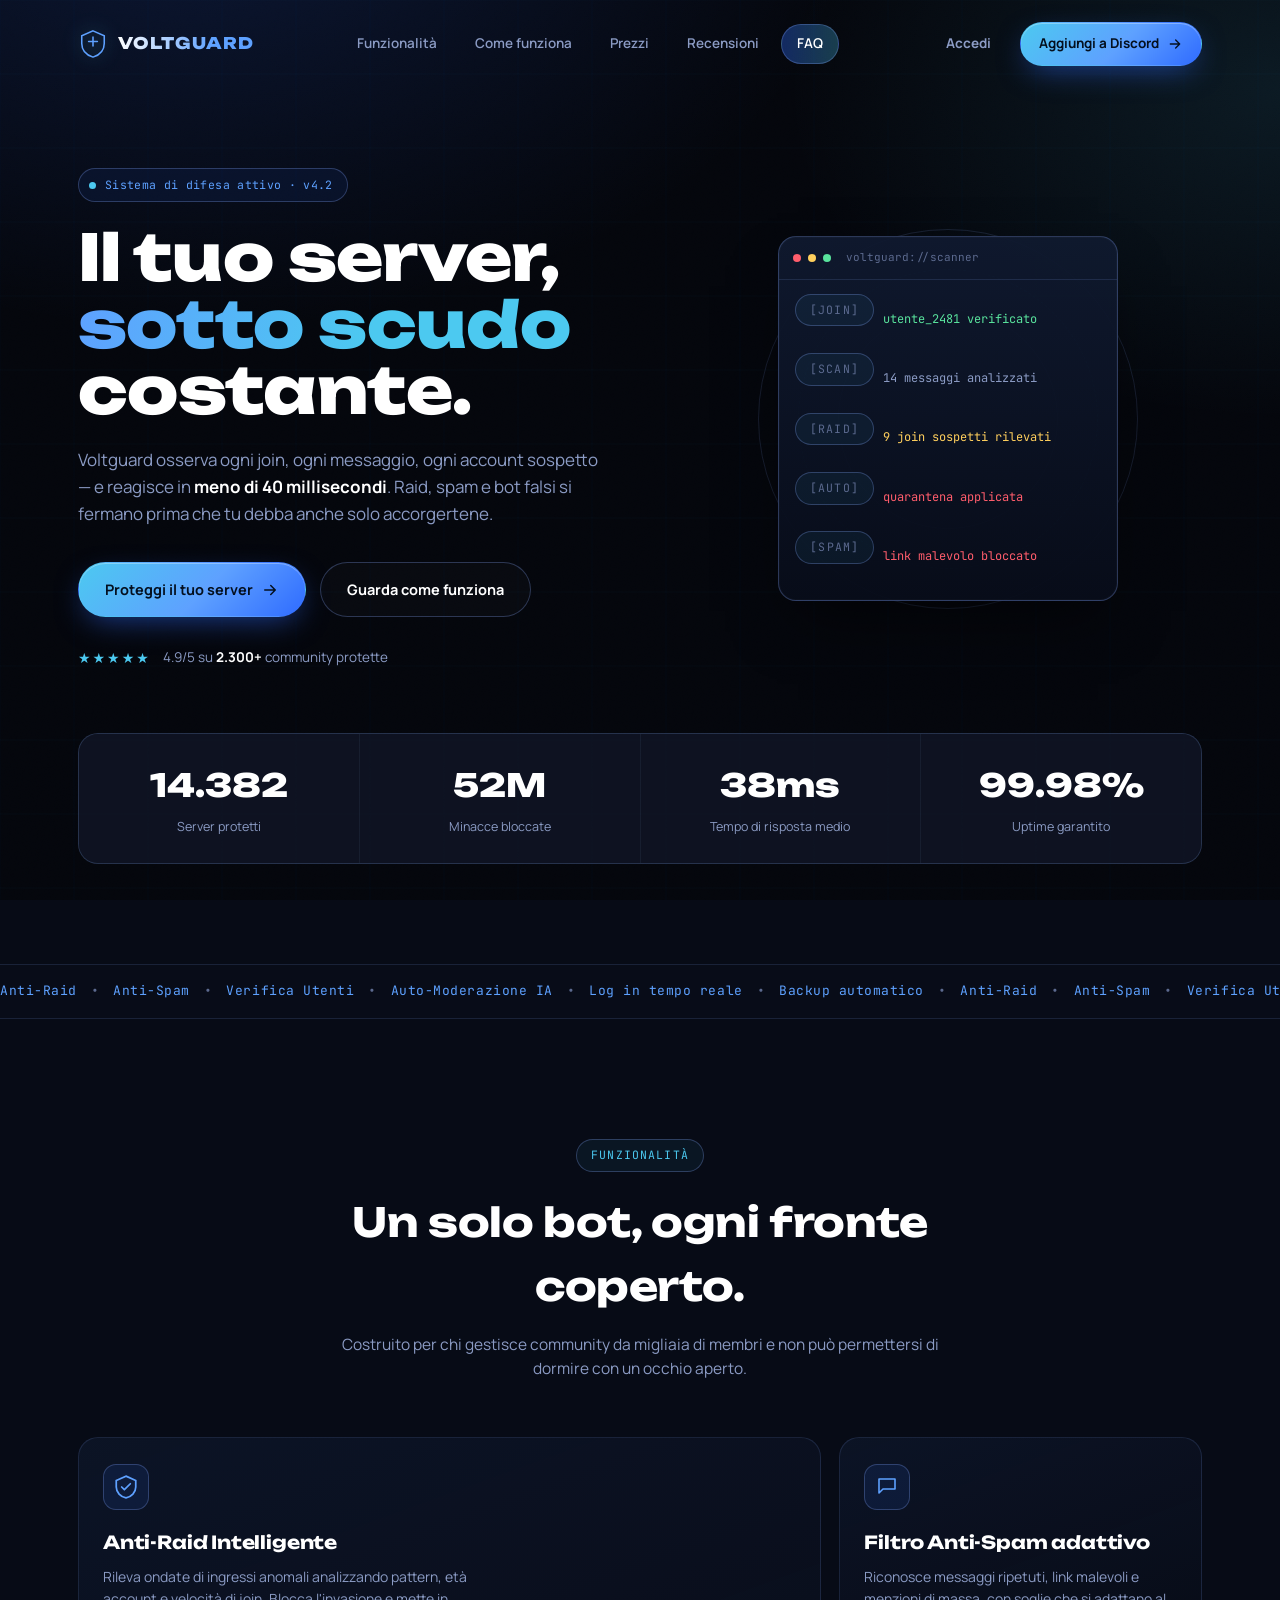
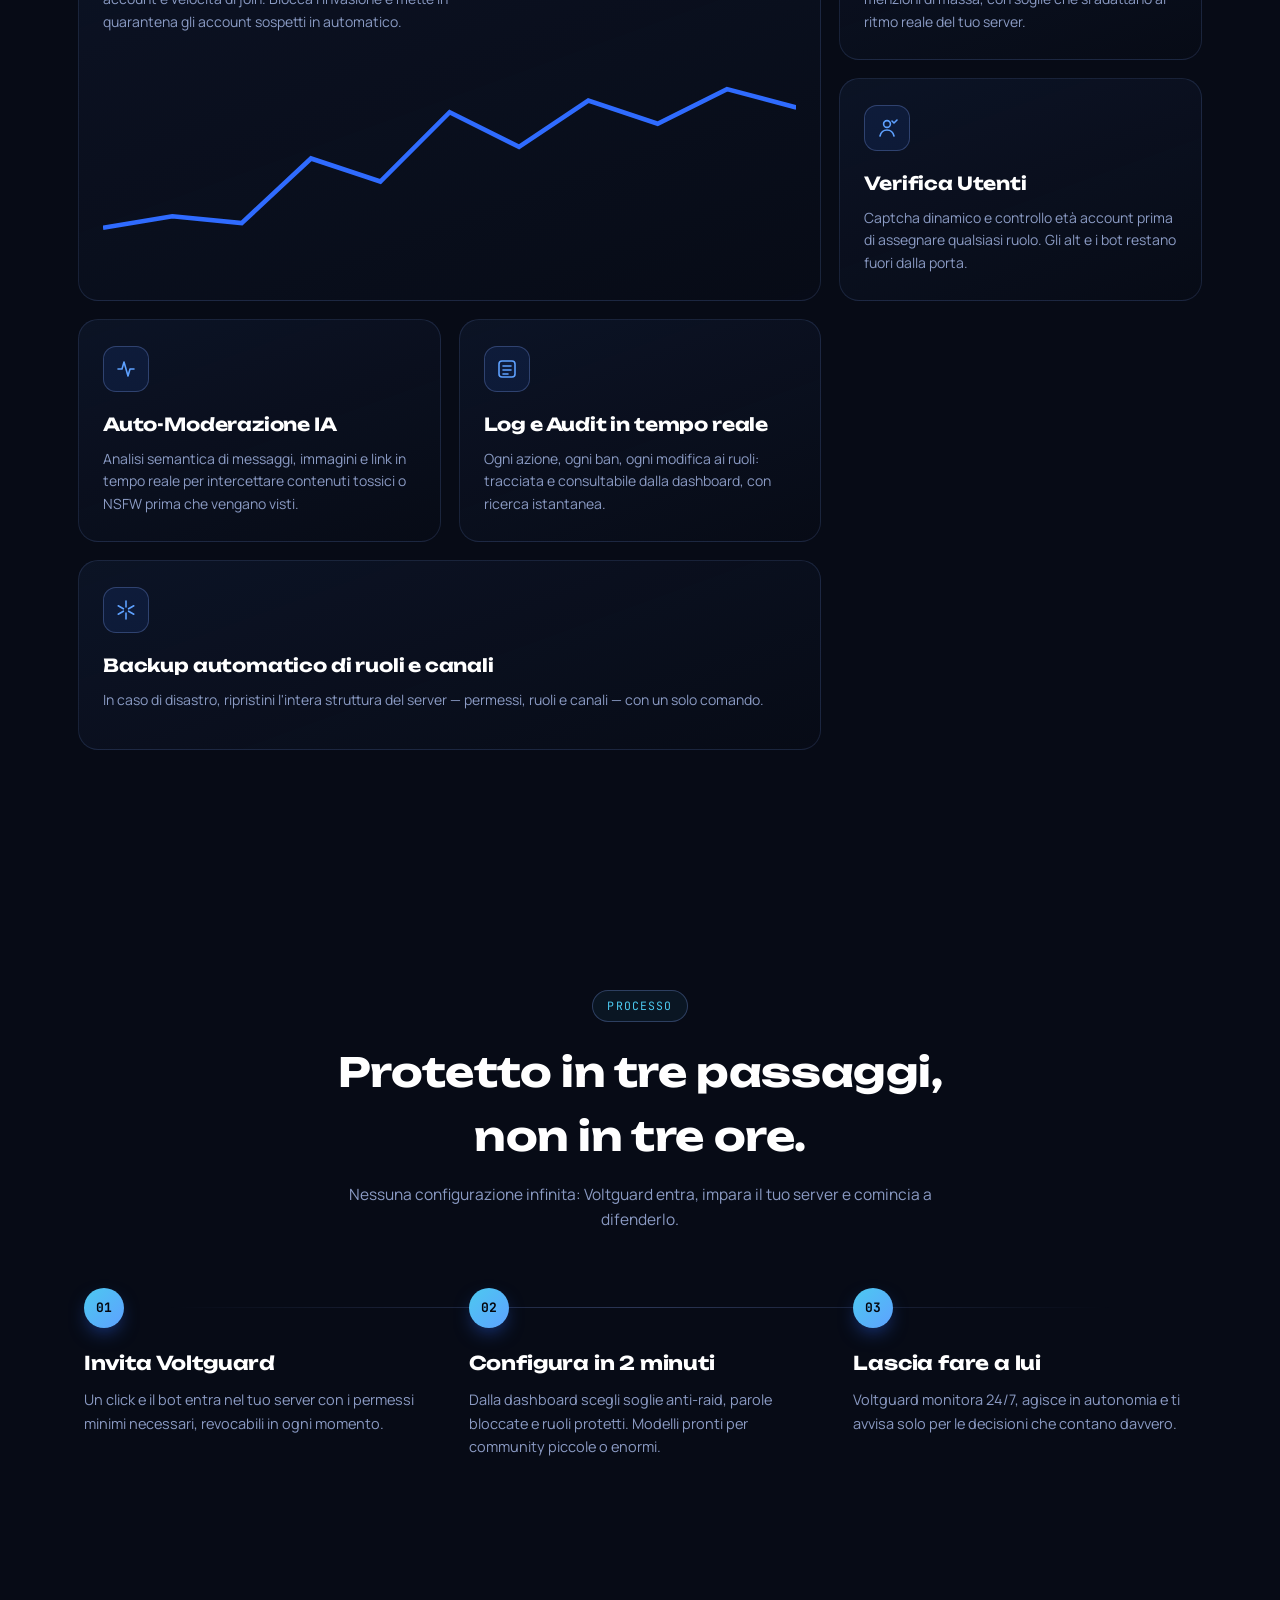
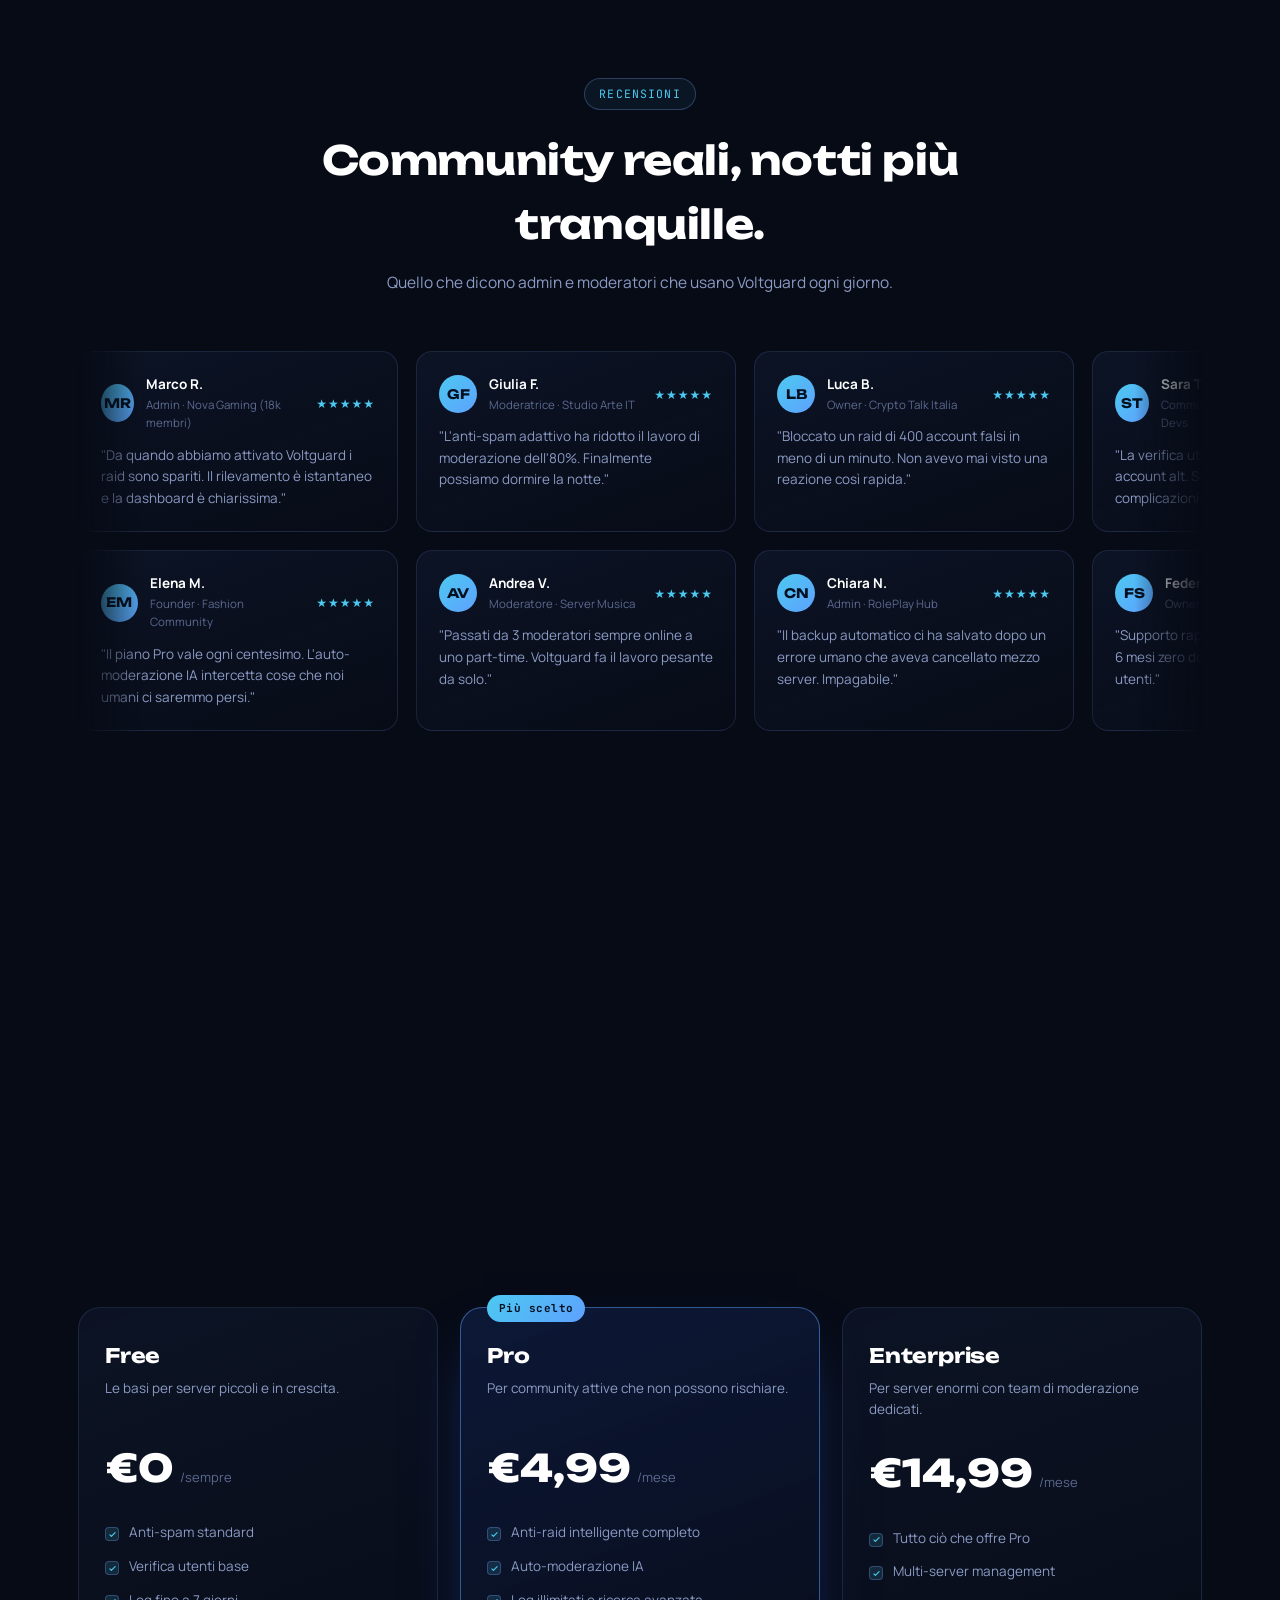
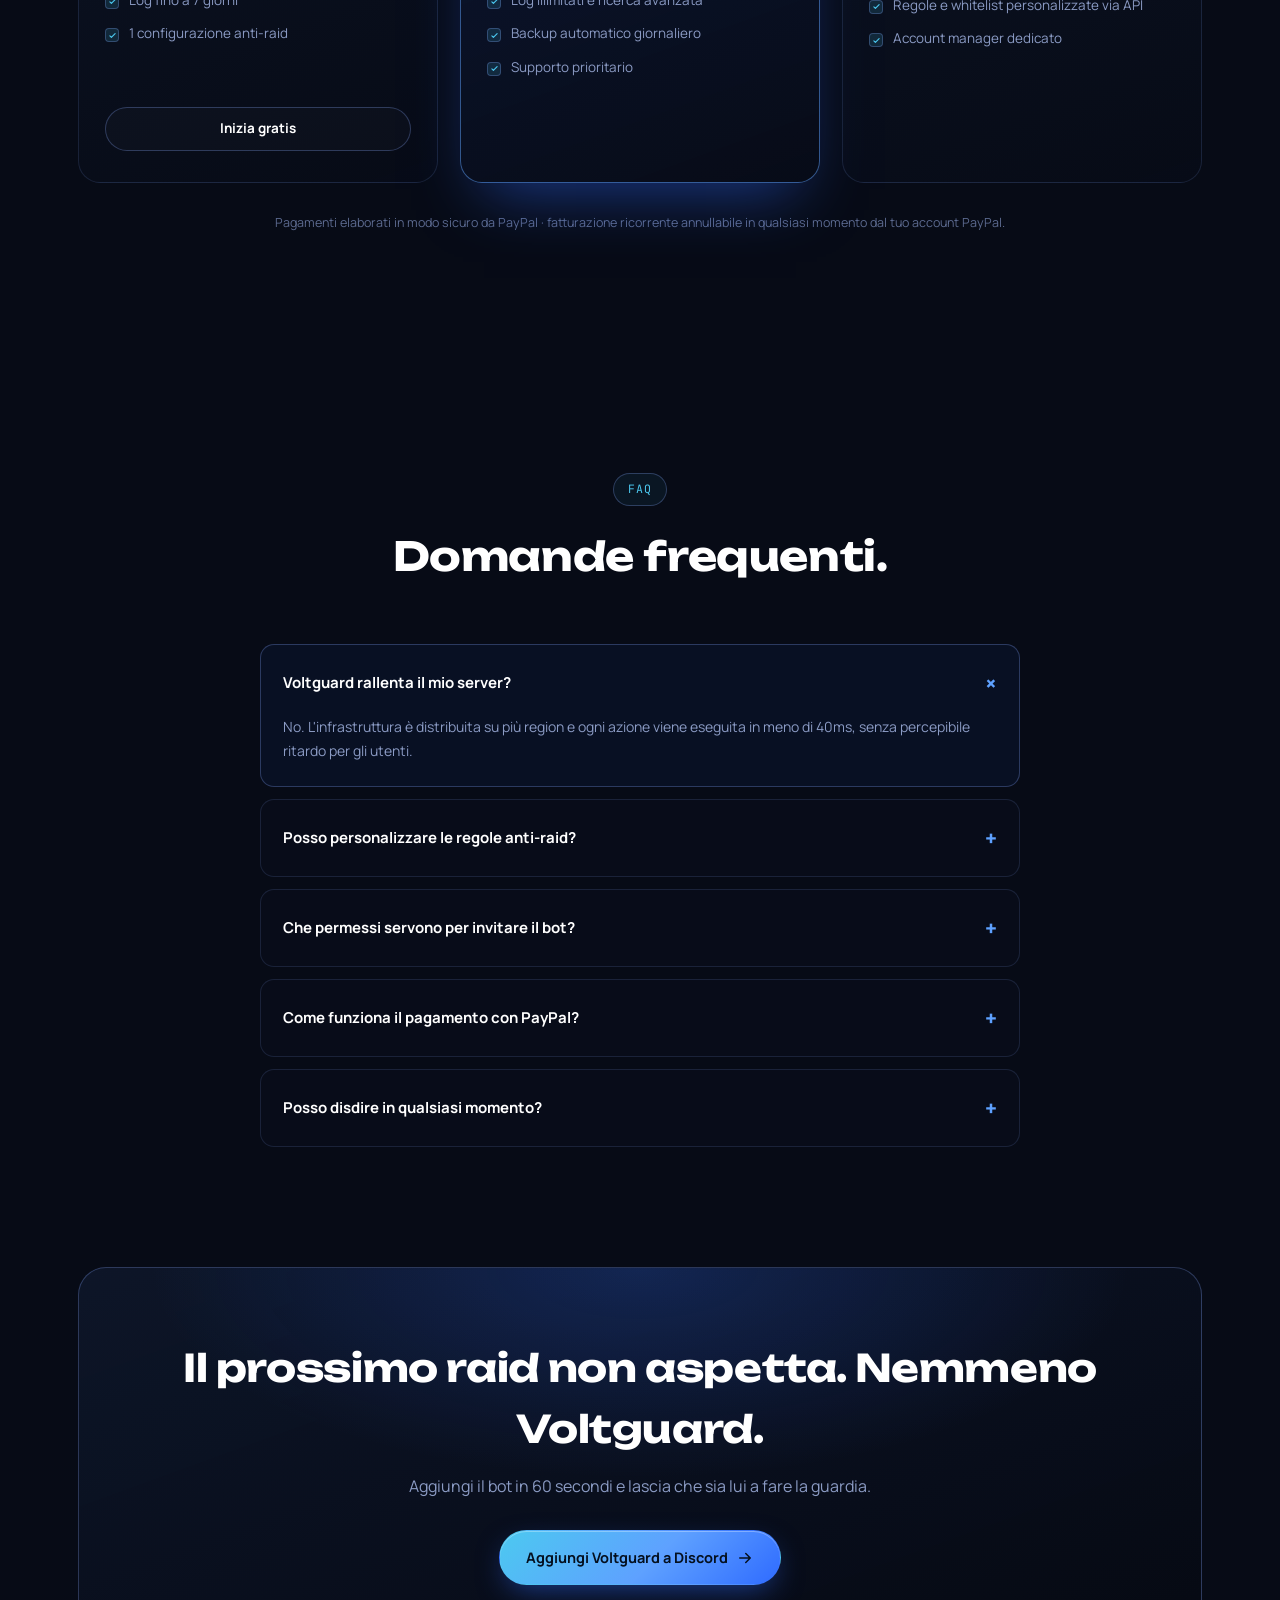
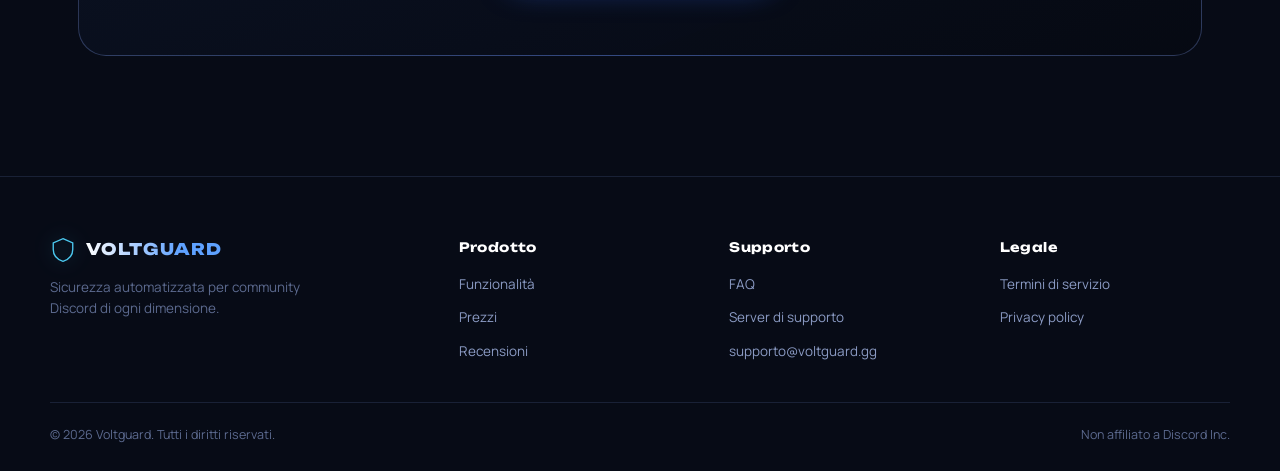
==== index.html @ 0d8d851a "Add files via upload" ====
<!DOCTYPE html>
<html lang="it">
<head>
<meta charset="UTF-8">
<meta name="viewport" content="width=device-width, initial-scale=1.0">
<title>Voltguard — Sicurezza intelligente per Discord</title>
<meta name="description" content="Voltguard protegge il tuo server Discord da raid, spam e bot malevoli in tempo reale. Anti-raid, auto-moderazione IA e verifica utenti in un unico bot.">

<link rel="icon" href="assets/favicon.svg" type="image/svg+xml">

<link rel="preconnect" href="https://fonts.googleapis.com">
<link rel="preconnect" href="https://fonts.gstatic.com" crossorigin>
<link href="https://fonts.googleapis.com/css2?family=Unbounded:wght@400;500;600;700;800;900&family=Manrope:wght@400;500;600;700;800&family=JetBrains+Mono:wght@400;500;600&display=swap" rel="stylesheet">

<link rel="stylesheet" href="style.css">
</head>
<body>

<canvas id="bg-canvas"></canvas>
<div class="grain"></div>

<!-- ============ NAVBAR ============ -->
<header class="navbar" id="navbar">
  <div class="nav-inner">
    <a href="#top" class="brand">
      <span class="brand-mark" aria-hidden="true">
        <svg viewBox="0 0 48 48" width="30" height="30">
          <path d="M24 3 L42 11 V23 C42 34 34.5 41.5 24 45 C13.5 41.5 6 34 6 23 V11 Z" fill="none" stroke="url(#gradMark)" stroke-width="2.5"/>
          <path d="M24 13 L24 27 M17 20 L31 20" stroke="url(#gradMark)" stroke-width="2.5" stroke-linecap="round"/>
          <defs>
            <linearGradient id="gradMark" x1="0" y1="0" x2="48" y2="48">
              <stop offset="0" stop-color="#5ea1ff"/>
              <stop offset="1" stop-color="#2f6bff"/>
            </linearGradient>
          </defs>
        </svg>
      </span>
      <span class="brand-name">VOLTGUARD</span>
    </a>

    <nav class="nav-links" id="navLinks">
      <a href="#funzionalita" data-nav>Funzionalità</a>
      <a href="#come-funziona" data-nav>Come funziona</a>
      <a href="#prezzi" data-nav>Prezzi</a>
      <a href="#recensioni" data-nav>Recensioni</a>
      <a href="#faq" data-nav>FAQ</a>
      <span class="nav-indicator" id="navIndicator"></span>
    </nav>

    <div class="nav-actions">
      <a href="#prezzi" class="btn btn-ghost">Accedi</a>
      <a href="https://discord.com" target="_blank" rel="noopener" class="btn btn-primary">
        <span>Aggiungi a Discord</span>
        <svg width="16" height="16" viewBox="0 0 24 24" fill="none"><path d="M5 12h14M13 6l6 6-6 6" stroke="currentColor" stroke-width="2" stroke-linecap="round" stroke-linejoin="round"/></svg>
      </a>
    </div>

    <button class="nav-burger" id="navBurger" aria-label="Apri menu" aria-expanded="false">
      <span></span><span></span><span></span>
    </button>
  </div>
  <div class="nav-mobile" id="navMobile">
    <a href="#funzionalita" data-nav>Funzionalità</a>
    <a href="#come-funziona" data-nav>Come funziona</a>
    <a href="#prezzi" data-nav>Prezzi</a>
    <a href="#recensioni" data-nav>Recensioni</a>
    <a href="#faq" data-nav>FAQ</a>
    <a href="https://discord.com" target="_blank" rel="noopener" class="btn btn-primary" style="margin-top:8px;justify-content:center;">Aggiungi a Discord</a>
  </div>
</header>

<main id="top">

  <!-- ============ HERO ============ -->
  <section class="hero">
    <div class="hero-inner">
      <div class="hero-copy reveal">
        <div class="eyebrow">
          <span class="pulse-dot"></span>
          <span>Sistema di difesa attivo · v4.2</span>
        </div>
        <h1 class="hero-title">
          Il tuo server,<br>
          <span class="hero-title-accent">sotto scudo</span> costante.
        </h1>
        <p class="hero-sub">
          Voltguard osserva ogni join, ogni messaggio, ogni account sospetto — e reagisce in
          <strong>meno di 40 millisecondi</strong>. Raid, spam e bot falsi si fermano prima che tu
          debba anche solo accorgertene.
        </p>
        <div class="hero-cta">
          <a href="https://discord.com" target="_blank" rel="noopener" class="btn btn-primary btn-lg">
            <span>Proteggi il tuo server</span>
            <svg width="18" height="18" viewBox="0 0 24 24" fill="none"><path d="M5 12h14M13 6l6 6-6 6" stroke="currentColor" stroke-width="2" stroke-linecap="round" stroke-linejoin="round"/></svg>
          </a>
          <a href="#come-funziona" class="btn btn-outline btn-lg">Guarda come funziona</a>
        </div>
        <div class="hero-trust">
          <div class="trust-stars" aria-hidden="true">★★★★★</div>
          <span>4.9/5 su <strong>2.300+</strong> community protette</span>
        </div>
      </div>

      <div class="hero-visual reveal" aria-hidden="true">
        <div class="orb-ring r1"></div>
        <div class="orb-ring r2"></div>
        <div class="orb-ring r3"></div>
        <div class="scan-panel">
          <div class="scan-head">
            <span class="scan-dot red"></span><span class="scan-dot yellow"></span><span class="scan-dot green"></span>
            <span class="scan-title">voltguard://scanner</span>
          </div>
          <div class="scan-body" id="scanBody"></div>
        </div>
      </div>
    </div>

    <div class="stat-bar reveal">
      <div class="stat">
        <span class="stat-num" data-target="14382" data-suffix="">0</span>
        <span class="stat-label">Server protetti</span>
      </div>
      <div class="stat">
        <span class="stat-num" data-target="52" data-suffix="M">0</span>
        <span class="stat-label">Minacce bloccate</span>
      </div>
      <div class="stat">
        <span class="stat-num" data-target="38" data-suffix="ms">0</span>
        <span class="stat-label">Tempo di risposta medio</span>
      </div>
      <div class="stat">
        <span class="stat-num" data-target="99.98" data-suffix="%" data-decimal="true">0</span>
        <span class="stat-label">Uptime garantito</span>
      </div>
    </div>
  </section>

  <!-- ============ LOGHI/FASCIA FIDUCIA ============ -->
  <section class="marquee-strip" aria-hidden="true">
    <div class="marquee-track">
      <span>Anti-Raid</span><span>•</span><span>Anti-Spam</span><span>•</span><span>Verifica Utenti</span><span>•</span>
      <span>Auto-Moderazione IA</span><span>•</span><span>Log in tempo reale</span><span>•</span><span>Backup automatico</span><span>•</span>
      <span>Anti-Raid</span><span>•</span><span>Anti-Spam</span><span>•</span><span>Verifica Utenti</span><span>•</span>
      <span>Auto-Moderazione IA</span><span>•</span><span>Log in tempo reale</span><span>•</span><span>Backup automatico</span><span>•</span>
    </div>
  </section>

  <!-- ============ FUNZIONALITA ============ -->
  <section class="section" id="funzionalita">
    <div class="section-head reveal">
      <span class="tag">Funzionalità</span>
      <h2>Un solo bot, ogni fronte coperto.</h2>
      <p>Costruito per chi gestisce community da migliaia di membri e non può permettersi di dormire con un occhio aperto.</p>
    </div>

    <div class="bento reveal">
      <article class="bento-card big">
        <div class="card-icon">
          <svg width="26" height="26" viewBox="0 0 24 24" fill="none"><path d="M12 2 L21 6 V12 C21 17 17 21 12 22 C7 21 3 17 3 12 V6 Z" stroke="currentColor" stroke-width="1.6"/><path d="M8 12l2.5 2.5L16 9" stroke="currentColor" stroke-width="1.6" stroke-linecap="round" stroke-linejoin="round"/></svg>
        </div>
        <h3>Anti-Raid Intelligente</h3>
        <p>Rileva ondate di ingressi anomali analizzando pattern, età account e velocità di join. Blocca l'invasione e mette in quarantena gli account sospetti in automatico.</p>
        <div class="card-graph" aria-hidden="true">
          <svg viewBox="0 0 300 90" preserveAspectRatio="none"><polyline points="0,70 30,65 60,68 90,40 120,50 150,20 180,35 210,15 240,25 270,10 300,18" fill="none" stroke="url(#g1)" stroke-width="2"/><defs><linearGradient id="g1" x1="0" y1="0" x2="300" y2="0"><stop offset="0" stop-color="#2f6bff"/><stop offset="1" stop-color="#4cc9f0"/></linearGradient></defs></svg>
        </div>
      </article>

      <article class="bento-card">
        <div class="card-icon">
          <svg width="24" height="24" viewBox="0 0 24 24" fill="none"><path d="M4 4h16v10H8l-4 4V4Z" stroke="currentColor" stroke-width="1.6" stroke-linejoin="round"/></svg>
        </div>
        <h3>Filtro Anti-Spam adattivo</h3>
        <p>Riconosce messaggi ripetuti, link malevoli e menzioni di massa, con soglie che si adattano al ritmo reale del tuo server.</p>
      </article>

      <article class="bento-card">
        <div class="card-icon">
          <svg width="24" height="24" viewBox="0 0 24 24" fill="none"><circle cx="12" cy="8" r="3.4" stroke="currentColor" stroke-width="1.6"/><path d="M5 20c1-4 4-6 7-6s6 2 7 6" stroke="currentColor" stroke-width="1.6" stroke-linecap="round"/><path d="M17 5l2 2 3-3" stroke="currentColor" stroke-width="1.6" stroke-linecap="round" stroke-linejoin="round"/></svg>
        </div>
        <h3>Verifica Utenti</h3>
        <p>Captcha dinamico e controllo età account prima di assegnare qualsiasi ruolo. Gli alt e i bot restano fuori dalla porta.</p>
      </article>

      <article class="bento-card">
        <div class="card-icon">
          <svg width="24" height="24" viewBox="0 0 24 24" fill="none"><path d="M4 12h4l2-7 4 14 2-7h4" stroke="currentColor" stroke-width="1.6" stroke-linecap="round" stroke-linejoin="round"/></svg>
        </div>
        <h3>Auto-Moderazione IA</h3>
        <p>Analisi semantica di messaggi, immagini e link in tempo reale per intercettare contenuti tossici o NSFW prima che vengano visti.</p>
      </article>

      <article class="bento-card">
        <div class="card-icon">
          <svg width="24" height="24" viewBox="0 0 24 24" fill="none"><rect x="4" y="4" width="16" height="16" rx="3" stroke="currentColor" stroke-width="1.6"/><path d="M8 9h8M8 13h8M8 17h5" stroke="currentColor" stroke-width="1.6" stroke-linecap="round"/></svg>
        </div>
        <h3>Log e Audit in tempo reale</h3>
        <p>Ogni azione, ogni ban, ogni modifica ai ruoli: tracciata e consultabile dalla dashboard, con ricerca istantanea.</p>
      </article>

      <article class="bento-card wide">
        <div class="card-icon">
          <svg width="24" height="24" viewBox="0 0 24 24" fill="none"><path d="M12 3v6M12 15v6M4.2 7.8l5.2 3M14.6 13.2l5.2 3M4.2 16.2l5.2-3M14.6 10.8l5.2-3" stroke="currentColor" stroke-width="1.6" stroke-linecap="round"/></svg>
        </div>
        <h3>Backup automatico di ruoli e canali</h3>
        <p>In caso di disastro, ripristini l'intera struttura del server — permessi, ruoli e canali — con un solo comando.</p>
      </article>
    </div>
  </section>

  <!-- ============ COME FUNZIONA ============ -->
  <section class="section" id="come-funziona">
    <div class="section-head reveal">
      <span class="tag">Processo</span>
      <h2>Protetto in tre passaggi, non in tre ore.</h2>
      <p>Nessuna configurazione infinita: Voltguard entra, impara il tuo server e comincia a difenderlo.</p>
    </div>

    <div class="steps reveal">
      <div class="step-line" aria-hidden="true"></div>
      <article class="step">
        <span class="step-num">01</span>
        <h3>Invita Voltguard</h3>
        <p>Un click e il bot entra nel tuo server con i permessi minimi necessari, revocabili in ogni momento.</p>
      </article>
      <article class="step">
        <span class="step-num">02</span>
        <h3>Configura in 2 minuti</h3>
        <p>Dalla dashboard scegli soglie anti-raid, parole bloccate e ruoli protetti. Modelli pronti per community piccole o enormi.</p>
      </article>
      <article class="step">
        <span class="step-num">03</span>
        <h3>Lascia fare a lui</h3>
        <p>Voltguard monitora 24/7, agisce in autonomia e ti avvisa solo per le decisioni che contano davvero.</p>
      </article>
    </div>
  </section>

  <!-- ============ RECENSIONI ============ -->
  <section class="section section-reviews" id="recensioni">
    <div class="section-head reveal">
      <span class="tag">Recensioni</span>
      <h2>Community reali, notti più tranquille.</h2>
      <p>Quello che dicono admin e moderatori che usano Voltguard ogni giorno.</p>
    </div>

    <div class="reviews-marquee">
      <div class="review-row" id="reviewRowA"></div>
    </div>
    <div class="reviews-marquee reverse">
      <div class="review-row" id="reviewRowB"></div>
    </div>
  </section>

  <!-- ============ PREZZI ============ -->
  <section class="section" id="prezzi">
    <div class="section-head reveal">
      <span class="tag">Prezzi</span>
      <h2>Un piano per ogni dimensione di community.</h2>
      <p>Pagamento sicuro tramite PayPal. Nessun vincolo, disdici quando vuoi.</p>
    </div>

    <div class="pricing reveal">
      <article class="price-card">
        <h3>Free</h3>
        <p class="price-desc">Le basi per server piccoli e in crescita.</p>
        <div class="price-tag"><span class="price-amount">€0</span><span class="price-period">/sempre</span></div>
        <ul class="price-features">
          <li>Anti-spam standard</li>
          <li>Verifica utenti base</li>
          <li>Log fino a 7 giorni</li>
          <li>1 configurazione anti-raid</li>
        </ul>
        <a href="https://discord.com" target="_blank" rel="noopener" class="btn btn-outline" style="width:100%;justify-content:center;">Inizia gratis</a>
      </article>

      <article class="price-card featured">
        <span class="price-badge">Più scelto</span>
        <h3>Pro</h3>
        <p class="price-desc">Per community attive che non possono rischiare.</p>
        <div class="price-tag"><span class="price-amount">€4,99</span><span class="price-period">/mese</span></div>
        <ul class="price-features">
          <li>Anti-raid intelligente completo</li>
          <li>Auto-moderazione IA</li>
          <li>Log illimitati e ricerca avanzata</li>
          <li>Backup automatico giornaliero</li>
          <li>Supporto prioritario</li>
        </ul>
        <div id="paypal-pro" class="paypal-slot"></div>
      </article>

      <article class="price-card">
        <h3>Enterprise</h3>
        <p class="price-desc">Per server enormi con team di moderazione dedicati.</p>
        <div class="price-tag"><span class="price-amount">€14,99</span><span class="price-period">/mese</span></div>
        <ul class="price-features">
          <li>Tutto ciò che offre Pro</li>
          <li>Multi-server management</li>
          <li>Regole e whitelist personalizzate via API</li>
          <li>Account manager dedicato</li>
        </ul>
        <div id="paypal-enterprise" class="paypal-slot"></div>
      </article>
    </div>

    <p class="pricing-note">Pagamenti elaborati in modo sicuro da PayPal · fatturazione ricorrente annullabile in qualsiasi momento dal tuo account PayPal.</p>
  </section>

  <!-- ============ FAQ ============ -->
  <section class="section" id="faq">
    <div class="section-head reveal">
      <span class="tag">FAQ</span>
      <h2>Domande frequenti.</h2>
    </div>

    <div class="faq-list reveal">
      <details class="faq-item" open>
        <summary>Voltguard rallenta il mio server?</summary>
        <div class="faq-answer">No. L'infrastruttura è distribuita su più region e ogni azione viene eseguita in meno di 40ms, senza percepibile ritardo per gli utenti.</div>
      </details>
      <details class="faq-item">
        <summary>Posso personalizzare le regole anti-raid?</summary>
        <div class="faq-answer">Sì, dalla dashboard puoi impostare soglie di join, età minima account, parole bloccate e azioni automatiche (kick, ban, quarantena).</div>
      </details>
      <details class="faq-item">
        <summary>Che permessi servono per invitare il bot?</summary>
        <div class="faq-answer">Voltguard richiede solo i permessi minimi indispensabili (gestione ruoli, kick, ban, gestione messaggi). Puoi revocarli in ogni momento da Discord.</div>
      </details>
      <details class="faq-item">
        <summary>Come funziona il pagamento con PayPal?</summary>
        <div class="faq-answer">Al momento della sottoscrizione verrai reindirizzato a PayPal per completare il pagamento in totale sicurezza. Nessun dato della carta transita dai nostri server.</div>
      </details>
      <details class="faq-item">
        <summary>Posso disdire in qualsiasi momento?</summary>
        <div class="faq-answer">Certo. Puoi annullare l'abbonamento ricorrente direttamente dal tuo pannello PayPal, senza penali né vincoli di durata.</div>
      </details>
    </div>
  </section>

  <!-- ============ CTA FINALE ============ -->
  <section class="cta-final reveal">
    <div class="cta-final-inner">
      <h2>Il prossimo raid non aspetta. Nemmeno Voltguard.</h2>
      <p>Aggiungi il bot in 60 secondi e lascia che sia lui a fare la guardia.</p>
      <a href="https://discord.com" target="_blank" rel="noopener" class="btn btn-primary btn-lg">
        <span>Aggiungi Voltguard a Discord</span>
        <svg width="18" height="18" viewBox="0 0 24 24" fill="none"><path d="M5 12h14M13 6l6 6-6 6" stroke="currentColor" stroke-width="2" stroke-linecap="round" stroke-linejoin="round"/></svg>
      </a>
    </div>
  </section>

</main>

<!-- ============ FOOTER ============ -->
<footer class="footer">
  <div class="footer-inner">
    <div class="footer-brand">
      <div class="brand">
        <span class="brand-mark" aria-hidden="true">
          <svg viewBox="0 0 48 48" width="26" height="26">
            <path d="M24 3 L42 11 V23 C42 34 34.5 41.5 24 45 C13.5 41.5 6 34 6 23 V11 Z" fill="none" stroke="#4cc9f0" stroke-width="2.5"/>
          </svg>
        </span>
        <span class="brand-name">VOLTGUARD</span>
      </div>
      <p>Sicurezza automatizzata per community Discord di ogni dimensione.</p>
    </div>
    <div class="footer-col">
      <h4>Prodotto</h4>
      <a href="#funzionalita">Funzionalità</a>
      <a href="#prezzi">Prezzi</a>
      <a href="#recensioni">Recensioni</a>
    </div>
    <div class="footer-col">
      <h4>Supporto</h4>
      <a href="#faq">FAQ</a>
      <a href="https://discord.com" target="_blank" rel="noopener">Server di supporto</a>
      <a href="mailto:supporto@voltguard.gg">supporto@voltguard.gg</a>
    </div>
    <div class="footer-col">
      <h4>Legale</h4>
      <a href="#">Termini di servizio</a>
      <a href="#">Privacy policy</a>
    </div>
  </div>
  <div class="footer-bottom">
    <span>© <span id="year"></span> Voltguard. Tutti i diritti riservati.</span>
    <span>Non affiliato a Discord Inc.</span>
  </div>
</footer>

<button id="backToTop" class="back-to-top" aria-label="Torna su">
  <svg width="18" height="18" viewBox="0 0 24 24" fill="none"><path d="M12 19V5M5 12l7-7 7 7" stroke="currentColor" stroke-width="2" stroke-linecap="round" stroke-linejoin="round"/></svg>
</button>

<script src="https://www.paypal.com/sdk/js?client-id=sb&currency=EUR&vault=true&intent=subscription" data-namespace="paypal_sdk" async></script>
<script src="script.js"></script>
</body>
</html>
---- style.css ----
/* =========================================================
   VOLTGUARD — design tokens
========================================================= */
:root{
  --void:#04060c;
  --bg:#070b16;
  --panel:#0c1322;
  --panel-2:#101a30;
  --border:rgba(138,168,255,.14);
  --border-strong:rgba(138,168,255,.28);
  --blue:#2f6bff;
  --blue-2:#5ea1ff;
  --cyan:#4cc9f0;
  --ice:#eef2ff;
  --muted:#8b9bc4;
  --muted-2:#5c6a8f;
  --danger:#ff5d6c;
  --font-display:'Unbounded', system-ui, sans-serif;
  --font-body:'Manrope', system-ui, sans-serif;
  --font-mono:'JetBrains Mono', monospace;
  --ease:cubic-bezier(.16,.8,.24,1);
  --container:1180px;
}

*,*::before,*::after{ box-sizing:border-box; }
html{ scroll-behavior:smooth; }
::selection{ background:var(--blue); color:#fff; }

body{
  margin:0;
  background:var(--bg);
  color:var(--ice);
  font-family:var(--font-body);
  font-size:16px;
  line-height:1.6;
  overflow-x:hidden;
  -webkit-font-smoothing:antialiased;
}

a{ color:inherit; text-decoration:none; }
ul{ margin:0; padding:0; list-style:none; }
h1,h2,h3,h4{ font-family:var(--font-display); margin:0; font-weight:700; letter-spacing:-.01em; }
p{ margin:0; }
svg{ display:block; }

/* =========================================================
   Background canvas + grain
========================================================= */
#bg-canvas{
  position:fixed; inset:0; width:100%; height:100%;
  z-index:0; background:
    radial-gradient(1100px 700px at 15% -10%, rgba(47,107,255,.16), transparent 60%),
    radial-gradient(900px 600px at 100% 10%, rgba(76,201,240,.10), transparent 55%),
    var(--void);
}
.grain{
  position:fixed; inset:0; z-index:1; pointer-events:none; opacity:.035; mix-blend-mode:overlay;
  background-image:url("data:image/svg+xml;utf8,<svg xmlns='http://www.w3.org/2000/svg' width='120' height='120'><filter id='n'><feTurbulence type='fractalNoise' baseFrequency='0.85' numOctaves='2' stitchTiles='stitch'/></filter><rect width='100%25' height='100%25' filter='url(%23n)'/></svg>");
}

main, .navbar, .footer{ position:relative; z-index:2; }

/* =========================================================
   Reveal on scroll
========================================================= */
.reveal{ opacity:0; transform:translateY(28px); transition:opacity .9s var(--ease), transform .9s var(--ease); }
.reveal.in-view{ opacity:1; transform:translateY(0); }

/* =========================================================
   Navbar
========================================================= */
.navbar{
  position:fixed; top:0; left:0; right:0; z-index:100;
  padding:18px 0;
  transition:padding .45s var(--ease), background .45s var(--ease), box-shadow .45s var(--ease), border-color .45s var(--ease);
  border-bottom:1px solid transparent;
}
.navbar.scrolled{
  padding:10px 0;
  background:rgba(6,10,20,.72);
  backdrop-filter:blur(18px) saturate(140%);
  -webkit-backdrop-filter:blur(18px) saturate(140%);
  border-bottom:1px solid var(--border);
  box-shadow:0 12px 40px -20px rgba(0,0,0,.6);
}
.nav-inner{
  max-width:var(--container); margin:0 auto; padding:0 28px;
  display:flex; align-items:center; justify-content:space-between; gap:24px;
}
.brand{ display:flex; align-items:center; gap:10px; }
.brand-mark{ display:inline-flex; filter:drop-shadow(0 0 10px rgba(76,201,240,.45)); transition:transform .5s var(--ease); }
.brand:hover .brand-mark{ transform:rotate(8deg) scale(1.06); }
.brand-name{
  font-family:var(--font-display); font-weight:800; font-size:16px; letter-spacing:.06em;
  background:linear-gradient(90deg,#fff,var(--blue-2) 70%);
  -webkit-background-clip:text; background-clip:text; color:transparent;
}

.nav-links{
  position:relative; display:flex; align-items:center; gap:6px;
  padding:6px; border-radius:999px;
}
.nav-links a{
  position:relative; z-index:2; padding:9px 16px; font-size:13.5px; font-weight:600;
  color:var(--muted); border-radius:999px; transition:color .3s var(--ease);
  white-space:nowrap;
}
.nav-links a:hover, .nav-links a.active{ color:#fff; }
.nav-indicator{
  position:absolute; z-index:1; top:6px; left:6px; height:calc(100% - 12px); width:0;
  border-radius:999px; background:linear-gradient(90deg, rgba(47,107,255,.35), rgba(76,201,240,.28));
  border:1px solid var(--border-strong);
  transition:transform .45s var(--ease), width .45s var(--ease), opacity .3s;
  opacity:0;
}

.nav-actions{ display:flex; align-items:center; gap:10px; }

.btn{
  display:inline-flex; align-items:center; gap:8px; justify-content:center;
  font-family:var(--font-body); font-weight:700; font-size:13.5px;
  padding:10px 18px; border-radius:999px; cursor:pointer; border:1px solid transparent;
  transition:transform .35s var(--ease), box-shadow .35s var(--ease), background .35s var(--ease), border-color .35s var(--ease), color .35s var(--ease);
  will-change:transform;
}
.btn svg{ transition:transform .35s var(--ease); }
.btn:hover svg{ transform:translateX(3px); }
.btn:active{ transform:scale(.96); }

.btn-primary{
  color:#04101f; background:linear-gradient(135deg,var(--cyan),var(--blue-2) 55%, var(--blue));
  box-shadow:0 10px 30px -8px rgba(47,107,255,.55), inset 0 1px 0 rgba(255,255,255,.3);
}
.btn-primary:hover{ transform:translateY(-2px); box-shadow:0 16px 36px -10px rgba(47,107,255,.7); }

.btn-ghost{ color:var(--muted); }
.btn-ghost:hover{ color:#fff; }

.btn-outline{
  color:#fff; border-color:var(--border-strong); background:rgba(255,255,255,.02);
}
.btn-outline:hover{ background:rgba(94,161,255,.08); border-color:var(--blue-2); transform:translateY(-2px); }

.btn-lg{ padding:15px 26px; font-size:14.5px; }

.nav-burger{
  display:none; flex-direction:column; gap:5px; width:38px; height:34px; padding:8px;
  background:rgba(255,255,255,.03); border:1px solid var(--border); border-radius:10px; cursor:pointer;
}
.nav-burger span{ display:block; height:2px; width:100%; background:#fff; border-radius:2px; transition:transform .35s var(--ease), opacity .35s var(--ease); }
.nav-burger.open span:nth-child(1){ transform:translateY(7px) rotate(45deg); }
.nav-burger.open span:nth-child(2){ opacity:0; }
.nav-burger.open span:nth-child(3){ transform:translateY(-7px) rotate(-45deg); }

.nav-mobile{
  max-height:0; overflow:hidden; display:flex; flex-direction:column; gap:2px;
  padding:0 28px; transition:max-height .45s var(--ease), padding .45s var(--ease);
}
.nav-mobile.open{ max-height:340px; padding:14px 28px 20px; }
.nav-mobile a{ padding:12px 6px; font-weight:600; color:var(--muted); border-bottom:1px solid var(--border); }
.nav-mobile a:hover{ color:#fff; }

/* =========================================================
   Hero
========================================================= */
.hero{ padding:168px 28px 60px; max-width:var(--container); margin:0 auto; }
.hero-inner{ display:grid; grid-template-columns:1.05fr .95fr; gap:56px; align-items:center; }

.eyebrow{
  display:inline-flex; align-items:center; gap:9px; padding:7px 14px 7px 10px; border-radius:999px;
  background:rgba(47,107,255,.08); border:1px solid var(--border-strong);
  font-family:var(--font-mono); font-size:11.5px; color:var(--blue-2); letter-spacing:.03em;
  margin-bottom:22px;
}
.pulse-dot{ width:7px; height:7px; border-radius:50%; background:var(--cyan); box-shadow:0 0 0 0 rgba(76,201,240,.7); animation:pulseDot 1.8s infinite; }
@keyframes pulseDot{
  0%{ box-shadow:0 0 0 0 rgba(76,201,240,.55); }
  70%{ box-shadow:0 0 0 9px rgba(76,201,240,0); }
  100%{ box-shadow:0 0 0 0 rgba(76,201,240,0); }
}

.hero-title{
  font-size:clamp(38px, 5.4vw, 64px); line-height:1.04; font-weight:800; color:#fff; margin-bottom:22px;
}
.hero-title-accent{
  background:linear-gradient(100deg, var(--blue-2), var(--cyan) 60%);
  -webkit-background-clip:text; background-clip:text; color:transparent;
}
.hero-sub{ font-size:17px; color:var(--muted); max-width:520px; margin-bottom:34px; }
.hero-sub strong{ color:#fff; }

.hero-cta{ display:flex; gap:14px; flex-wrap:wrap; margin-bottom:30px; }
.hero-trust{ display:flex; align-items:center; gap:12px; font-size:13.5px; color:var(--muted); }
.hero-trust strong{ color:#fff; }
.trust-stars{ color:var(--cyan); letter-spacing:2px; font-size:14px; }

/* hero visual */
.hero-visual{ position:relative; height:460px; display:flex; align-items:center; justify-content:center; }
.orb-ring{
  position:absolute; border-radius:50%; border:1px solid var(--border);
  animation:spin linear infinite;
}
.orb-ring.r1{ width:380px; height:380px; animation-duration:34s; }
.orb-ring.r2{ width:300px; height:300px; border-style:dashed; border-color:rgba(76,201,240,.18); animation-duration:26s; animation-direction:reverse; }
.orb-ring.r3{ width:220px; height:220px; animation-duration:20s; }
@keyframes spin{ to{ transform:rotate(360deg); } }

.scan-panel{
  position:relative; z-index:2; width:340px; border-radius:18px; overflow:hidden;
  background:linear-gradient(180deg, rgba(16,26,48,.92), rgba(8,13,26,.92));
  border:1px solid var(--border-strong);
  box-shadow:0 30px 60px -20px rgba(0,0,0,.6), 0 0 0 1px rgba(255,255,255,.02) inset;
  animation:floaty 6s ease-in-out infinite;
}
@keyframes floaty{ 0%,100%{ transform:translateY(0px);} 50%{ transform:translateY(-14px);} }
.scan-head{ display:flex; align-items:center; gap:7px; padding:12px 14px; border-bottom:1px solid var(--border); }
.scan-dot{ width:8px; height:8px; border-radius:50%; }
.scan-dot.red{ background:#ff5d6c; } .scan-dot.yellow{ background:#ffcf5d; } .scan-dot.green{ background:#59e39d; }
.scan-title{ margin-left:8px; font-family:var(--font-mono); font-size:11px; color:var(--muted-2); }
.scan-body{ padding:14px 16px 18px; display:flex; flex-direction:column; gap:9px; min-height:230px; }
.scan-line{
  display:flex; align-items:center; gap:9px; font-family:var(--font-mono); font-size:12px; color:var(--muted);
  opacity:0; transform:translateX(-6px); animation:scanIn .5s var(--ease) forwards;
}
.scan-line .ok{ color:#59e39d; }
.scan-line .warn{ color:#ffcf5d; }
.scan-line .block{ color:var(--danger); }
.scan-line .tag{ color:var(--muted-2); }
@keyframes scanIn{ to{ opacity:1; transform:translateX(0); } }

/* stat bar */
.stat-bar{
  margin-top:64px; display:grid; grid-template-columns:repeat(4,1fr); gap:1px;
  border:1px solid var(--border); border-radius:20px; overflow:hidden;
  background:var(--border);
}
.stat{ background:rgba(10,15,28,.7); padding:26px 20px; text-align:center; }
.stat-num{ display:block; font-family:var(--font-display); font-size:clamp(24px,3vw,32px); font-weight:800; color:#fff; }
.stat-label{ display:block; margin-top:6px; font-size:12.5px; color:var(--muted); }

/* =========================================================
   Marquee strip (tag words)
========================================================= */
.marquee-strip{
  border-top:1px solid var(--border); border-bottom:1px solid var(--border);
  overflow:hidden; padding:16px 0; margin-top:40px; background:rgba(10,15,28,.4);
}
.marquee-track{
  display:flex; gap:14px; white-space:nowrap; width:max-content;
  font-family:var(--font-mono); font-size:13px; color:var(--muted-2); letter-spacing:.04em;
  animation:marqueeMove 32s linear infinite;
}
.marquee-track span:nth-child(odd){ color:var(--blue-2); }
@keyframes marqueeMove{ from{ transform:translateX(0);} to{ transform:translateX(-50%); } }

/* =========================================================
   Sections
========================================================= */
.section{ max-width:var(--container); margin:0 auto; padding:120px 28px; }
.section-head{ max-width:640px; margin:0 auto 56px; text-align:center; }
.tag{
  display:inline-block; font-family:var(--font-mono); font-size:11.5px; letter-spacing:.1em; text-transform:uppercase;
  color:var(--cyan); border:1px solid var(--border-strong); padding:6px 14px; border-radius:999px; margin-bottom:18px;
  background:rgba(76,201,240,.06);
}
.section-head h2{ font-size:clamp(28px,3.6vw,40px); color:#fff; margin-bottom:14px; }
.section-head p{ color:var(--muted); font-size:15.5px; }

/* Bento grid */
.bento{ display:grid; grid-template-columns:repeat(3, 1fr); grid-auto-rows:minmax(190px,auto); gap:18px; }
.bento-card{
  position:relative; padding:26px 24px; border-radius:20px; border:1px solid var(--border);
  background:linear-gradient(160deg, rgba(16,26,48,.6), rgba(8,12,24,.5));
  transition:transform .5s var(--ease), border-color .5s var(--ease), box-shadow .5s var(--ease);
  overflow:hidden;
}
.bento-card::before{
  content:""; position:absolute; inset:0; opacity:0; background:radial-gradient(240px 160px at var(--mx,50%) var(--my,0%), rgba(76,201,240,.14), transparent 70%);
  transition:opacity .4s var(--ease); pointer-events:none;
}
.bento-card:hover::before{ opacity:1; }
.bento-card:hover{ transform:translateY(-6px); border-color:var(--border-strong); box-shadow:0 24px 50px -24px rgba(47,107,255,.45); }
.bento-card.big{ grid-column:span 2; grid-row:span 2; display:flex; flex-direction:column; }
.bento-card.wide{ grid-column:span 2; }
.card-icon{
  width:46px; height:46px; border-radius:13px; display:flex; align-items:center; justify-content:center;
  color:var(--blue-2); background:rgba(47,107,255,.1); border:1px solid var(--border-strong); margin-bottom:18px;
}
.bento-card h3{ font-size:18px; color:#fff; margin-bottom:9px; }
.bento-card p{ color:var(--muted); font-size:14px; line-height:1.6; }
.bento-card.big p{ max-width:420px; }
.card-graph{ margin-top:auto; padding-top:20px; }

/* Come funziona / steps */
.steps{ position:relative; display:grid; grid-template-columns:repeat(3,1fr); gap:30px; }
.step-line{ position:absolute; top:19px; left:8%; right:8%; height:1px; background:linear-gradient(90deg, transparent, var(--border-strong), transparent); }
.step{ position:relative; padding:0 6px; }
.step-num{
  display:inline-flex; align-items:center; justify-content:center; width:40px; height:40px; border-radius:50%;
  font-family:var(--font-mono); font-size:13px; color:var(--void); background:linear-gradient(135deg,var(--cyan),var(--blue-2));
  margin-bottom:20px; font-weight:700; box-shadow:0 8px 20px -6px rgba(47,107,255,.6);
}
.step h3{ color:#fff; font-size:19px; margin-bottom:10px; }
.step p{ color:var(--muted); font-size:14.5px; }

/* Reviews marquee */
.section-reviews{ padding-top:100px; padding-bottom:100px; }
.reviews-marquee{ overflow:hidden; margin-bottom:18px; -webkit-mask-image:linear-gradient(90deg, transparent, #000 6%, #000 94%, transparent); mask-image:linear-gradient(90deg, transparent, #000 6%, #000 94%, transparent); }
.review-row{ display:flex; gap:18px; width:max-content; animation:reviewScroll 52s linear infinite; }
.reviews-marquee.reverse .review-row{ animation-direction:reverse; animation-duration:60s; }
.reviews-marquee:hover .review-row{ animation-play-state:paused; }
@keyframes reviewScroll{ from{ transform:translateX(0);} to{ transform:translateX(-50%);} }

.review-card{
  flex:0 0 auto; width:320px; padding:22px; border-radius:16px; border:1px solid var(--border);
  background:linear-gradient(160deg, rgba(16,26,48,.6), rgba(8,12,24,.5));
}
.review-top{ display:flex; align-items:center; gap:12px; margin-bottom:12px; }
.review-avatar{
  width:38px; height:38px; border-radius:50%; display:flex; align-items:center; justify-content:center;
  font-family:var(--font-display); font-weight:700; font-size:13px; color:#04101f;
  background:linear-gradient(135deg,var(--cyan),var(--blue-2));
}
.review-name{ font-weight:700; font-size:13.5px; color:#fff; }
.review-role{ font-size:11.5px; color:var(--muted-2); }
.review-stars{ margin-left:auto; color:var(--cyan); font-size:12px; letter-spacing:1px; }
.review-text{ font-size:13.5px; color:var(--muted); line-height:1.6; }

/* Pricing */
.pricing{ display:grid; grid-template-columns:repeat(3,1fr); gap:22px; align-items:stretch; }
.price-card{
  position:relative; padding:32px 26px; border-radius:22px; border:1px solid var(--border);
  background:linear-gradient(160deg, rgba(16,26,48,.55), rgba(8,12,24,.5));
  display:flex; flex-direction:column; transition:transform .5s var(--ease), border-color .5s var(--ease);
}
.price-card:hover{ transform:translateY(-6px); border-color:var(--border-strong); }
.price-card.featured{
  border-color:rgba(94,161,255,.5);
  background:linear-gradient(160deg, rgba(47,107,255,.14), rgba(8,12,24,.6));
  box-shadow:0 30px 60px -24px rgba(47,107,255,.5);
}
.price-badge{
  position:absolute; top:-13px; left:26px; font-family:var(--font-mono); font-size:11px; letter-spacing:.04em;
  padding:5px 12px; border-radius:999px; color:#04101f; background:linear-gradient(135deg,var(--cyan),var(--blue-2));
  font-weight:700;
}
.price-card h3{ font-size:20px; color:#fff; margin-bottom:6px; }
.price-desc{ color:var(--muted); font-size:13.5px; margin-bottom:22px; min-height:38px; }
.price-tag{ display:flex; align-items:baseline; gap:6px; margin-bottom:24px; }
.price-amount{ font-family:var(--font-display); font-size:38px; font-weight:800; color:#fff; }
.price-period{ color:var(--muted-2); font-size:13px; }
.price-features{ display:flex; flex-direction:column; gap:12px; margin-bottom:28px; flex:1; }
.price-features li{ position:relative; padding-left:24px; font-size:13.5px; color:var(--muted); }
.price-features li::before{
  content:""; position:absolute; left:0; top:5px; width:14px; height:14px; border-radius:4px;
  background:rgba(76,201,240,.14); border:1px solid var(--border-strong);
  background-image:url("data:image/svg+xml;utf8,<svg xmlns='http://www.w3.org/2000/svg' viewBox='0 0 24 24' fill='none'><path d='M5 13l4 4L19 7' stroke='%234cc9f0' stroke-width='3' stroke-linecap='round' stroke-linejoin='round'/></svg>");
  background-size:9px; background-repeat:no-repeat; background-position:center;
}
.paypal-slot{ min-height:44px; }
.paypal-success{ text-align:center; font-size:13px; color:#59e39d; padding:12px; border:1px solid rgba(89,227,157,.35); border-radius:12px; background:rgba(89,227,157,.08); }
.paypal-error{ text-align:center; font-size:13px; color:var(--danger); padding:12px; border:1px solid rgba(255,93,108,.35); border-radius:12px; background:rgba(255,93,108,.08); }
.pricing-note{ text-align:center; margin-top:30px; color:var(--muted-2); font-size:12.5px; }

/* FAQ */
.faq-list{ max-width:760px; margin:0 auto; display:flex; flex-direction:column; gap:12px; }
.faq-item{
  border:1px solid var(--border); border-radius:14px; padding:6px 22px; background:rgba(10,15,28,.5);
  transition:border-color .3s var(--ease), background .3s var(--ease);
}
.faq-item[open]{ border-color:var(--border-strong); background:rgba(47,107,255,.06); }
.faq-item summary{
  padding:16px 0; cursor:pointer; font-weight:700; color:#fff; font-size:15px; list-style:none;
  display:flex; align-items:center; justify-content:space-between;
}
.faq-item summary::-webkit-details-marker{ display:none; }
.faq-item summary::after{
  content:"+"; font-family:var(--font-mono); font-size:20px; color:var(--blue-2); transition:transform .35s var(--ease);
}
.faq-item[open] summary::after{ transform:rotate(45deg); }
.faq-answer{ padding:0 0 18px; color:var(--muted); font-size:14px; line-height:1.7; }

/* CTA finale */
.cta-final{ max-width:var(--container); margin:0 auto 120px; padding:0 28px; }
.cta-final-inner{
  position:relative; overflow:hidden; text-align:center; padding:70px 30px; border-radius:28px;
  border:1px solid var(--border-strong);
  background:radial-gradient(700px 300px at 50% 0%, rgba(47,107,255,.22), transparent 70%), linear-gradient(160deg, rgba(16,26,48,.7), rgba(6,9,18,.8));
}
.cta-final-inner h2{ font-size:clamp(26px,3.4vw,38px); color:#fff; margin-bottom:14px; }
.cta-final-inner p{ color:var(--muted); margin-bottom:30px; }

/* Footer */
.footer{ border-top:1px solid var(--border); padding:60px 28px 26px; }
.footer-inner{ max-width:var(--container); margin:0 auto; display:grid; grid-template-columns:1.6fr 1fr 1fr 1fr; gap:40px; }
.footer-brand p{ color:var(--muted-2); font-size:13.5px; margin-top:14px; max-width:280px; }
.footer-col{ display:flex; flex-direction:column; gap:12px; }
.footer-col h4{ color:#fff; font-size:13px; letter-spacing:.03em; margin-bottom:4px; }
.footer-col a{ color:var(--muted); font-size:13.5px; transition:color .3s var(--ease); }
.footer-col a:hover{ color:var(--blue-2); }
.footer-bottom{
  max-width:var(--container); margin:40px auto 0; padding-top:22px; border-top:1px solid var(--border);
  display:flex; justify-content:space-between; color:var(--muted-2); font-size:12.5px; flex-wrap:wrap; gap:10px;
}

/* Back to top */
.back-to-top{
  position:fixed; right:24px; bottom:24px; z-index:60; width:46px; height:46px; border-radius:50%;
  background:rgba(12,19,34,.85); border:1px solid var(--border-strong); color:#fff; cursor:pointer;
  display:flex; align-items:center; justify-content:center; backdrop-filter:blur(10px);
  opacity:0; transform:translateY(12px); pointer-events:none;
  transition:opacity .4s var(--ease), transform .4s var(--ease), border-color .3s;
}
.back-to-top.visible{ opacity:1; transform:translateY(0); pointer-events:auto; }
.back-to-top:hover{ border-color:var(--blue-2); }

/* =========================================================
   Responsive
========================================================= */
@media (max-width: 980px){
  .hero-inner{ grid-template-columns:1fr; }
  .hero-visual{ height:380px; order:-1; }
  .bento-card.big{ grid-column:span 3; }
  .bento-card.wide{ grid-column:span 3; }
  .bento{ grid-template-columns:repeat(3,1fr); }
  .pricing{ grid-template-columns:1fr; }
  .steps{ grid-template-columns:1fr; }
  .step-line{ display:none; }
  .footer-inner{ grid-template-columns:1fr 1fr; }
}
@media (max-width: 760px){
  .nav-links, .nav-actions{ display:none; }
  .nav-burger{ display:flex; }
  .hero{ padding-top:132px; }
  .stat-bar{ grid-template-columns:1fr 1fr; }
  .bento{ grid-template-columns:1fr; }
  .bento-card.big, .bento-card.wide{ grid-column:span 1; }
  .section{ padding:80px 20px; }
  .footer-inner{ grid-template-columns:1fr; gap:26px; }
}

/* Reduced motion */
@media (prefers-reduced-motion: reduce){
  *{ animation-duration:.001ms !important; animation-iteration-count:1 !important; transition-duration:.001ms !important; scroll-behavior:auto !important; }
}
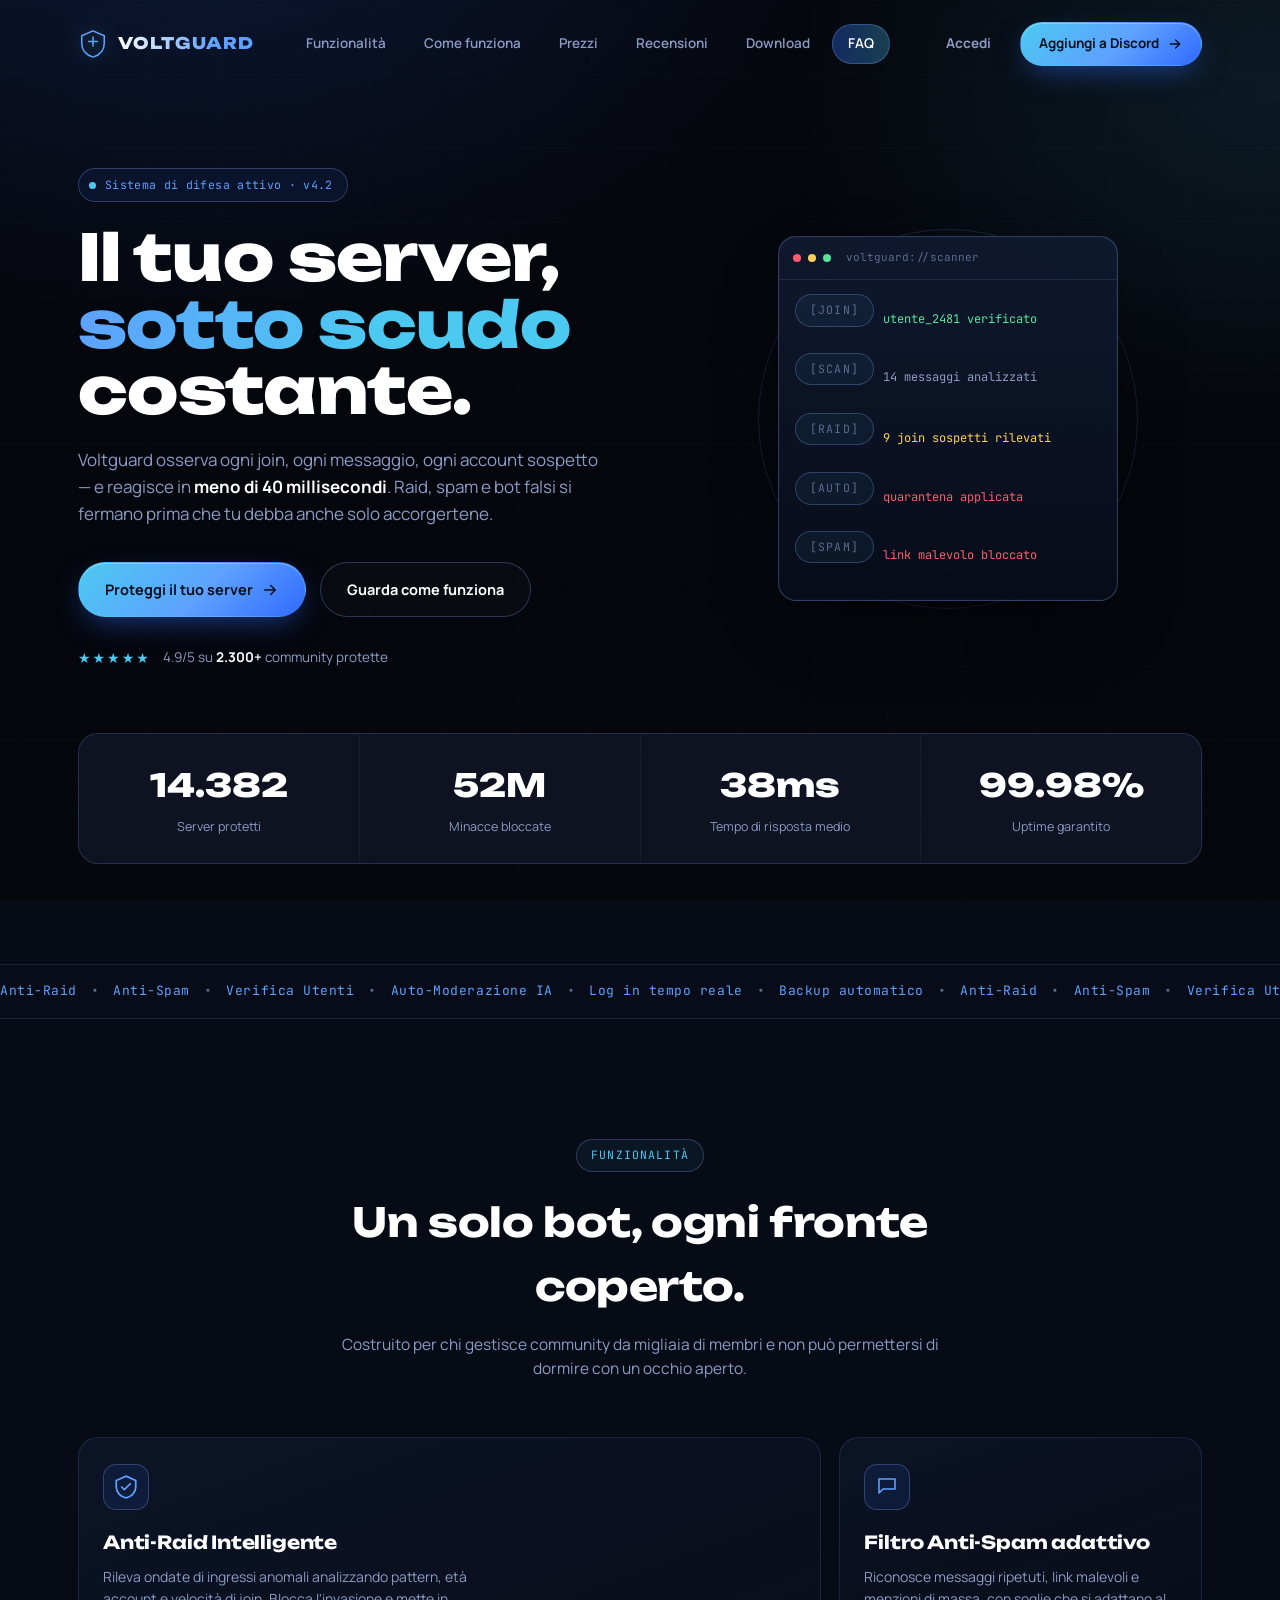
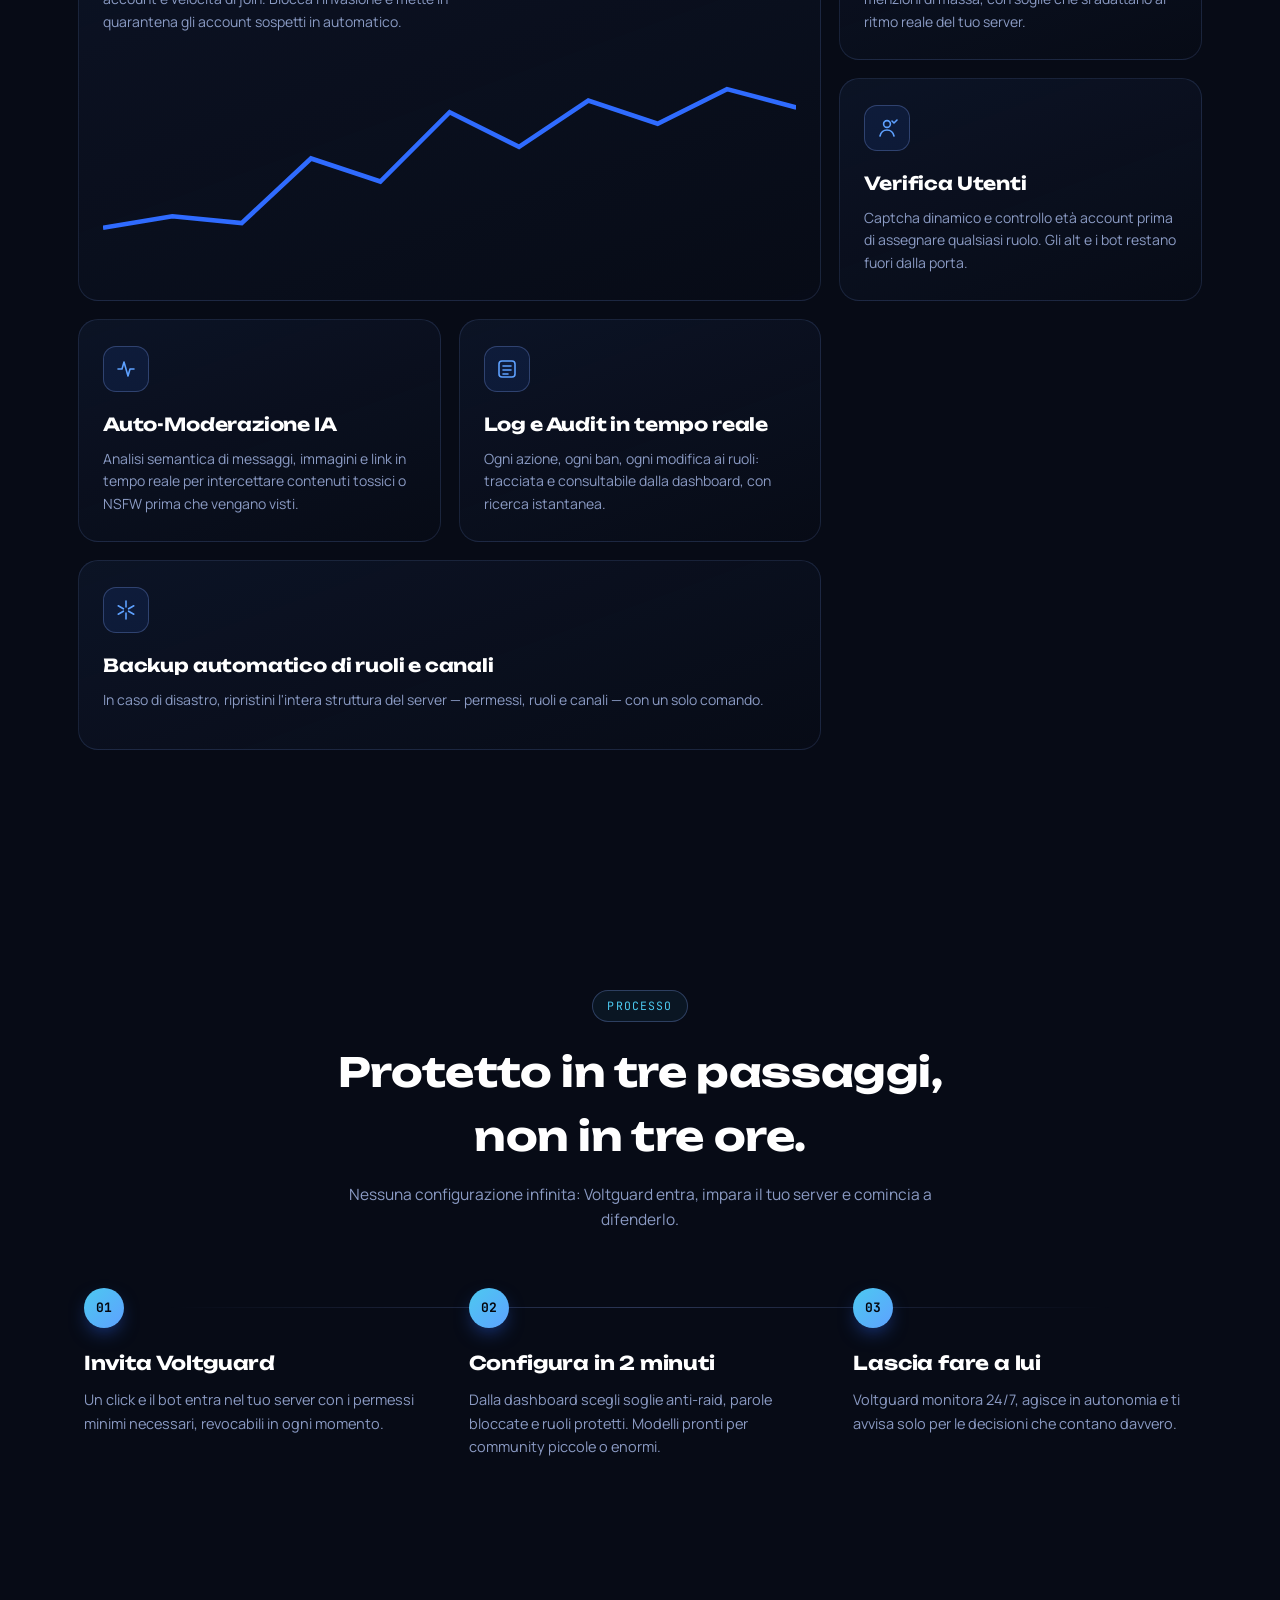
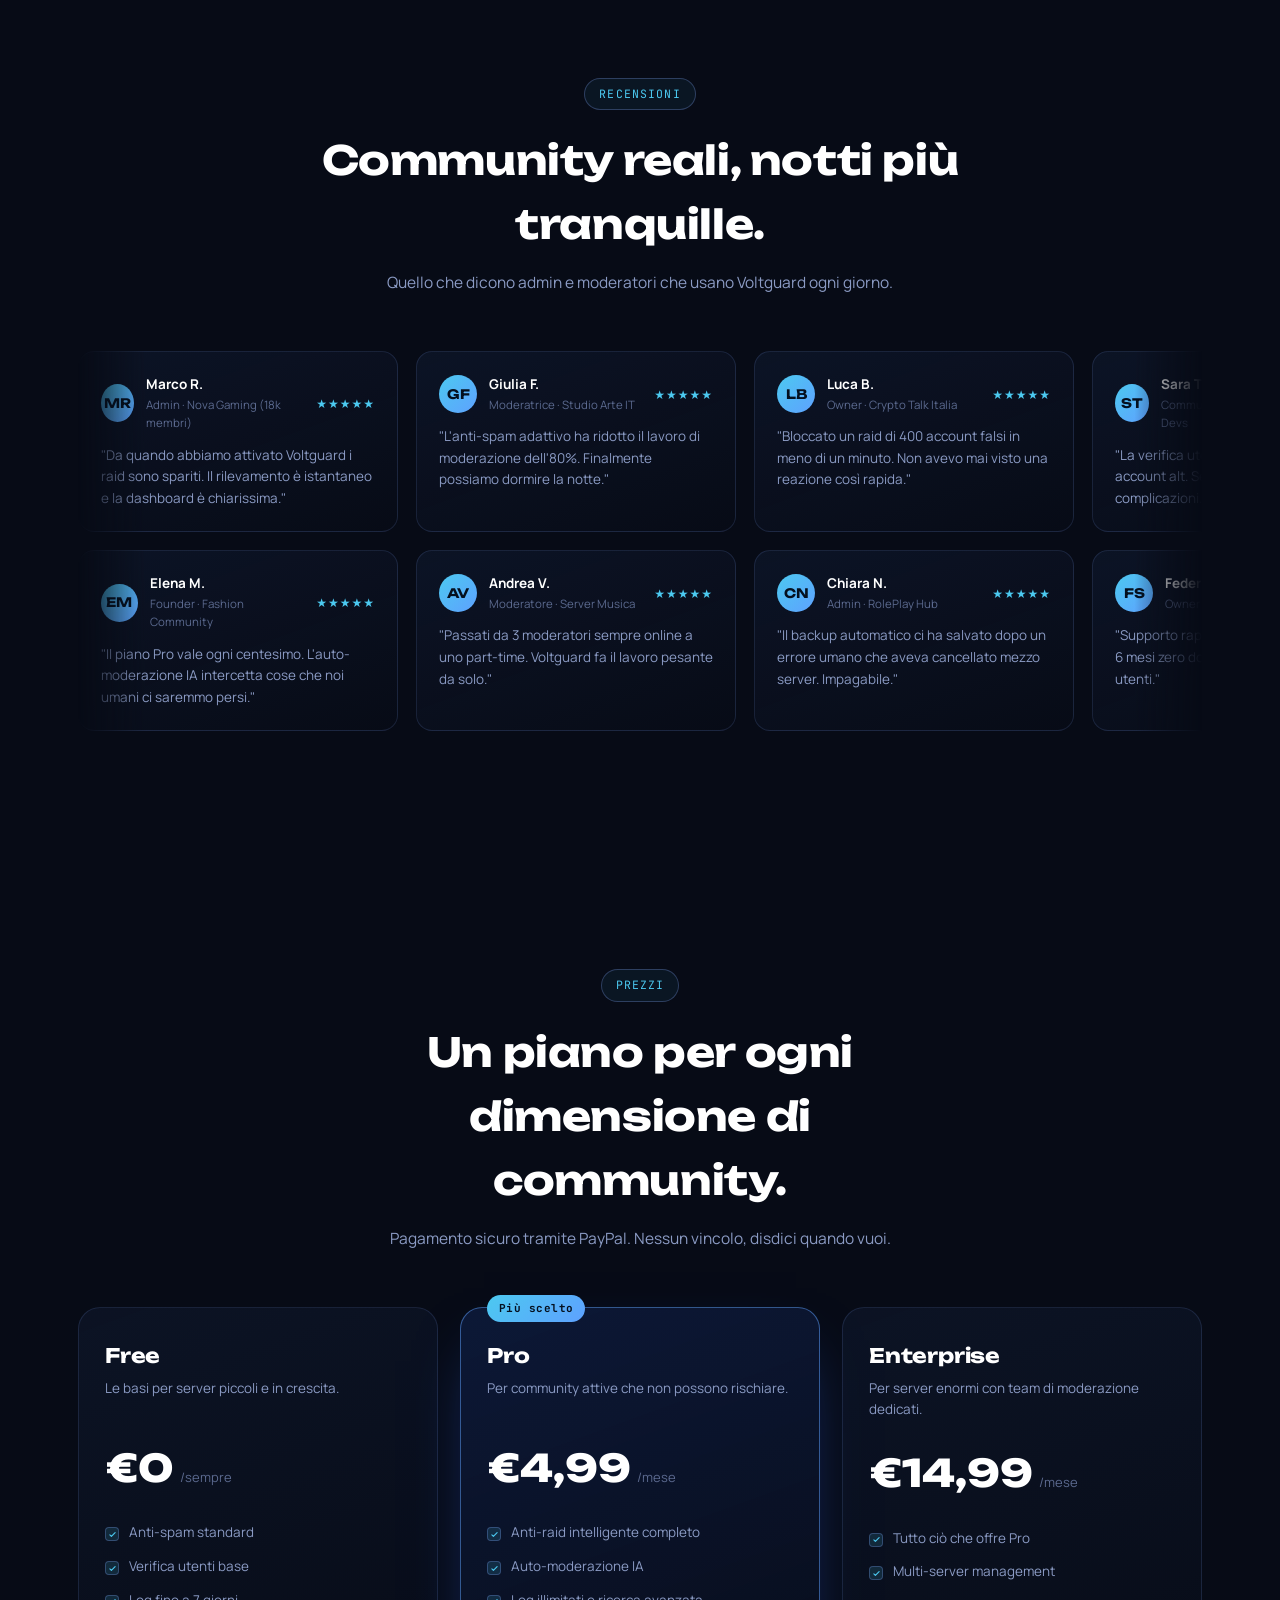
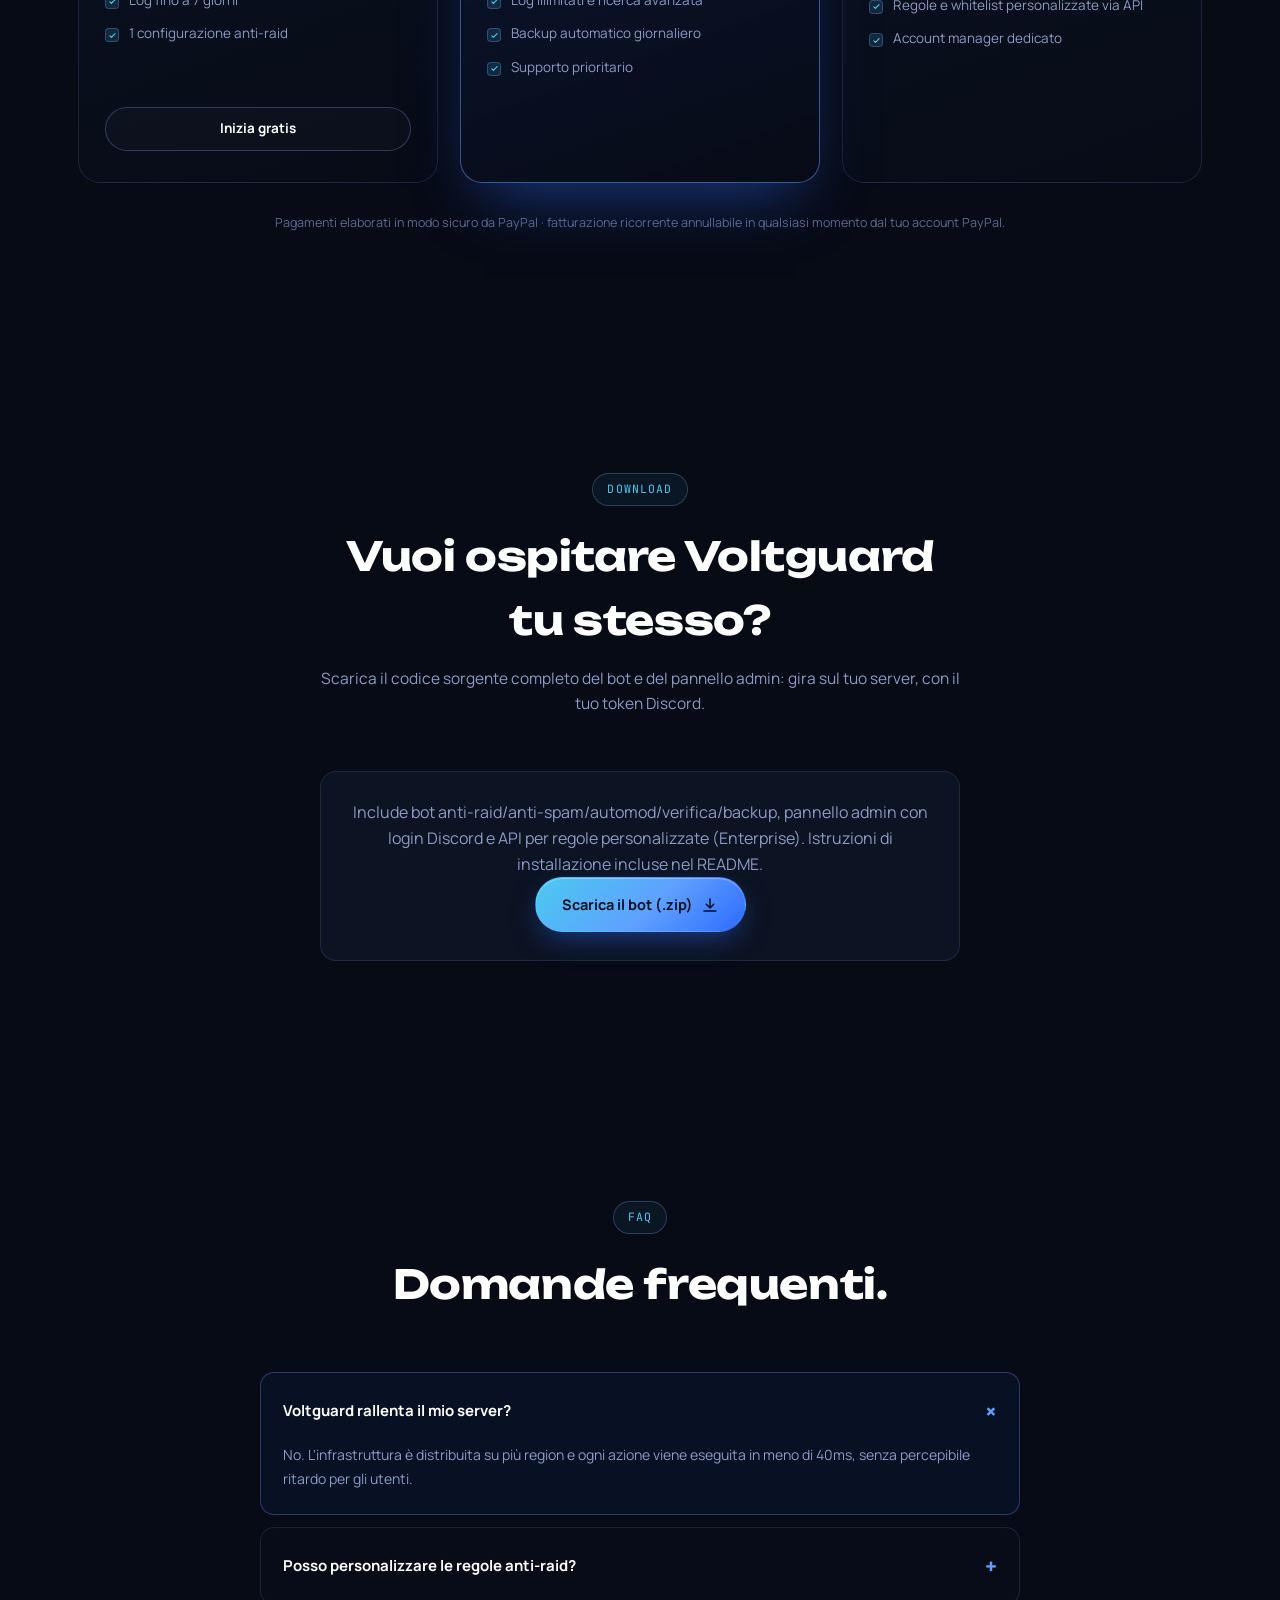
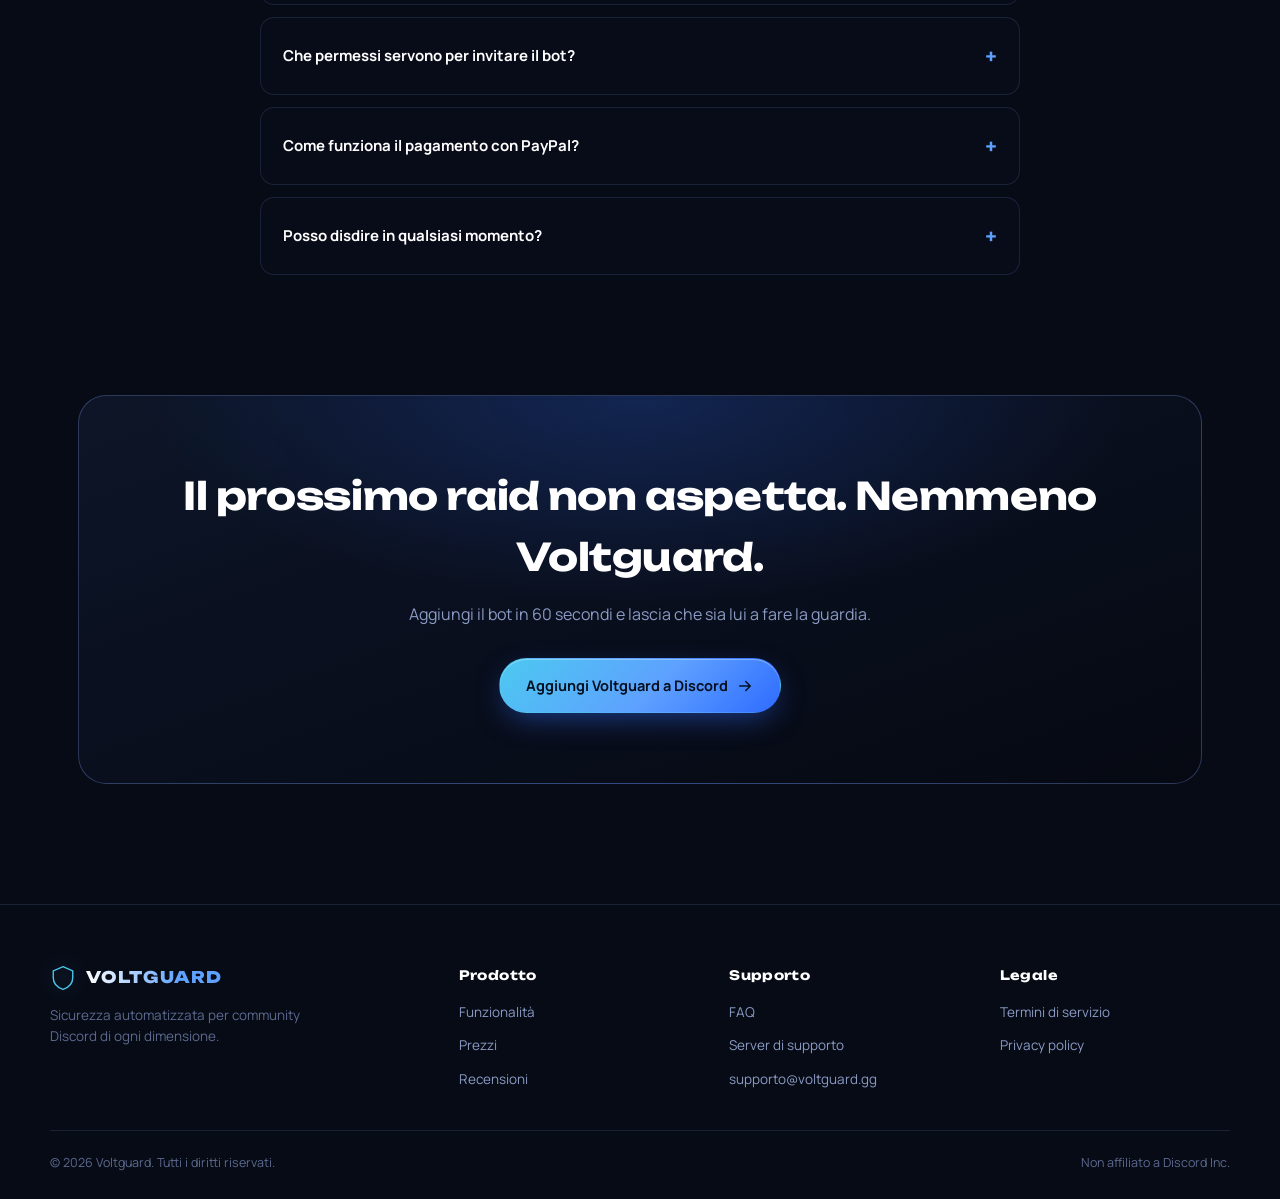
==== commit e03eac2a: "Add files via upload" ====
--- a/index.html
+++ b/index.html
@@ -43,13 +43,14 @@
       <a href="#come-funziona" data-nav>Come funziona</a>
       <a href="#prezzi" data-nav>Prezzi</a>
       <a href="#recensioni" data-nav>Recensioni</a>
+      <a href="#download" data-nav>Download</a>
       <a href="#faq" data-nav>FAQ</a>
       <span class="nav-indicator" id="navIndicator"></span>
     </nav>
 
     <div class="nav-actions">
       <a href="#prezzi" class="btn btn-ghost">Accedi</a>
-      <a href="https://discord.com" target="_blank" rel="noopener" class="btn btn-primary">
+      <a href="https://discord.com" target="_blank" rel="noopener" class="btn btn-primary invite-link">
         <span>Aggiungi a Discord</span>
         <svg width="16" height="16" viewBox="0 0 24 24" fill="none"><path d="M5 12h14M13 6l6 6-6 6" stroke="currentColor" stroke-width="2" stroke-linecap="round" stroke-linejoin="round"/></svg>
       </a>
@@ -64,8 +65,9 @@
     <a href="#come-funziona" data-nav>Come funziona</a>
     <a href="#prezzi" data-nav>Prezzi</a>
     <a href="#recensioni" data-nav>Recensioni</a>
+    <a href="#download" data-nav>Download</a>
     <a href="#faq" data-nav>FAQ</a>
-    <a href="https://discord.com" target="_blank" rel="noopener" class="btn btn-primary" style="margin-top:8px;justify-content:center;">Aggiungi a Discord</a>
+    <a href="https://discord.com" target="_blank" rel="noopener" class="btn btn-primary invite-link" style="margin-top:8px;justify-content:center;">Aggiungi a Discord</a>
   </div>
 </header>
 
@@ -89,7 +91,7 @@
           debba anche solo accorgertene.
         </p>
         <div class="hero-cta">
-          <a href="https://discord.com" target="_blank" rel="noopener" class="btn btn-primary btn-lg">
+          <a href="https://discord.com" target="_blank" rel="noopener" class="btn btn-primary btn-lg invite-link">
             <span>Proteggi il tuo server</span>
             <svg width="18" height="18" viewBox="0 0 24 24" fill="none"><path d="M5 12h14M13 6l6 6-6 6" stroke="currentColor" stroke-width="2" stroke-linecap="round" stroke-linejoin="round"/></svg>
           </a>
@@ -270,7 +272,7 @@
           <li>Log fino a 7 giorni</li>
           <li>1 configurazione anti-raid</li>
         </ul>
-        <a href="https://discord.com" target="_blank" rel="noopener" class="btn btn-outline" style="width:100%;justify-content:center;">Inizia gratis</a>
+        <a href="https://discord.com" target="_blank" rel="noopener" class="btn btn-outline invite-link" style="width:100%;justify-content:center;">Inizia gratis</a>
       </article>
 
       <article class="price-card featured">
@@ -303,6 +305,22 @@
     </div>
 
     <p class="pricing-note">Pagamenti elaborati in modo sicuro da PayPal · fatturazione ricorrente annullabile in qualsiasi momento dal tuo account PayPal.</p>
+  </section>
+
+  <!-- ============ DOWNLOAD ============ -->
+  <section class="section" id="download">
+    <div class="section-head reveal">
+      <span class="tag">Download</span>
+      <h2>Vuoi ospitare Voltguard tu stesso?</h2>
+      <p>Scarica il codice sorgente completo del bot e del pannello admin: gira sul tuo server, con il tuo token Discord.</p>
+    </div>
+    <div class="card" style="max-width:640px;margin:0 auto;background:var(--panel,#0c1322);border:1px solid var(--border,rgba(138,168,255,.14));border-radius:16px;padding:28px;text-align:center;">
+      <p style="margin-top:0;color:var(--muted,#8b9bc4)">Include bot anti-raid/anti-spam/automod/verifica/backup, pannello admin con login Discord e API per regole personalizzate (Enterprise). Istruzioni di installazione incluse nel README.</p>
+      <a href="download/voltguard-bot.zip" download class="btn btn-primary btn-lg">
+        <span>Scarica il bot (.zip)</span>
+        <svg width="18" height="18" viewBox="0 0 24 24" fill="none"><path d="M12 4v12m0 0l-5-5m5 5l5-5M4 20h16" stroke="currentColor" stroke-width="2" stroke-linecap="round" stroke-linejoin="round"/></svg>
+      </a>
+    </div>
   </section>
 
   <!-- ============ FAQ ============ -->
@@ -341,7 +359,7 @@
     <div class="cta-final-inner">
       <h2>Il prossimo raid non aspetta. Nemmeno Voltguard.</h2>
       <p>Aggiungi il bot in 60 secondi e lascia che sia lui a fare la guardia.</p>
-      <a href="https://discord.com" target="_blank" rel="noopener" class="btn btn-primary btn-lg">
+      <a href="https://discord.com" target="_blank" rel="noopener" class="btn btn-primary btn-lg invite-link">
         <span>Aggiungi Voltguard a Discord</span>
         <svg width="18" height="18" viewBox="0 0 24 24" fill="none"><path d="M5 12h14M13 6l6 6-6 6" stroke="currentColor" stroke-width="2" stroke-linecap="round" stroke-linejoin="round"/></svg>
       </a>
@@ -373,7 +391,7 @@
     <div class="footer-col">
       <h4>Supporto</h4>
       <a href="#faq">FAQ</a>
-      <a href="https://discord.com" target="_blank" rel="noopener">Server di supporto</a>
+      <a href="https://discord.com" target="_blank" rel="noopener" class="support-link">Server di supporto</a>
       <a href="mailto:supporto@voltguard.gg">supporto@voltguard.gg</a>
     </div>
     <div class="footer-col">
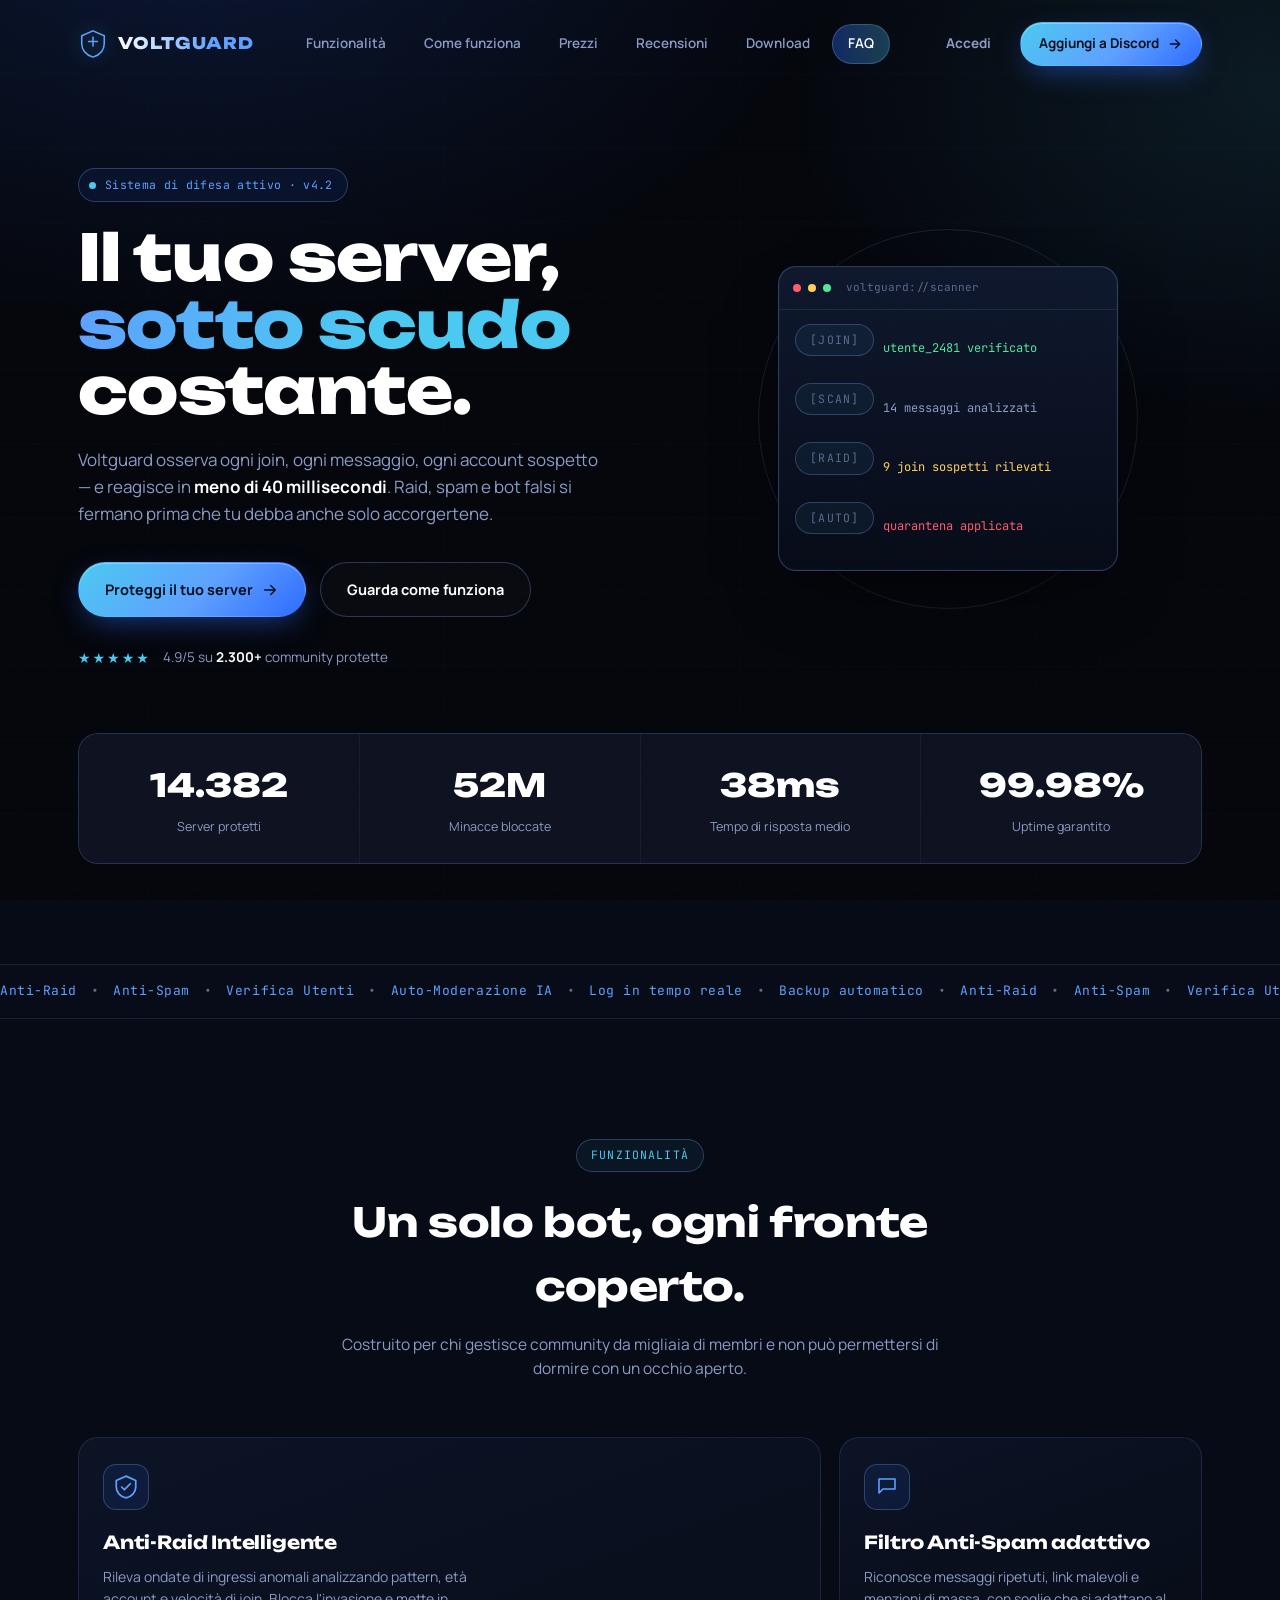
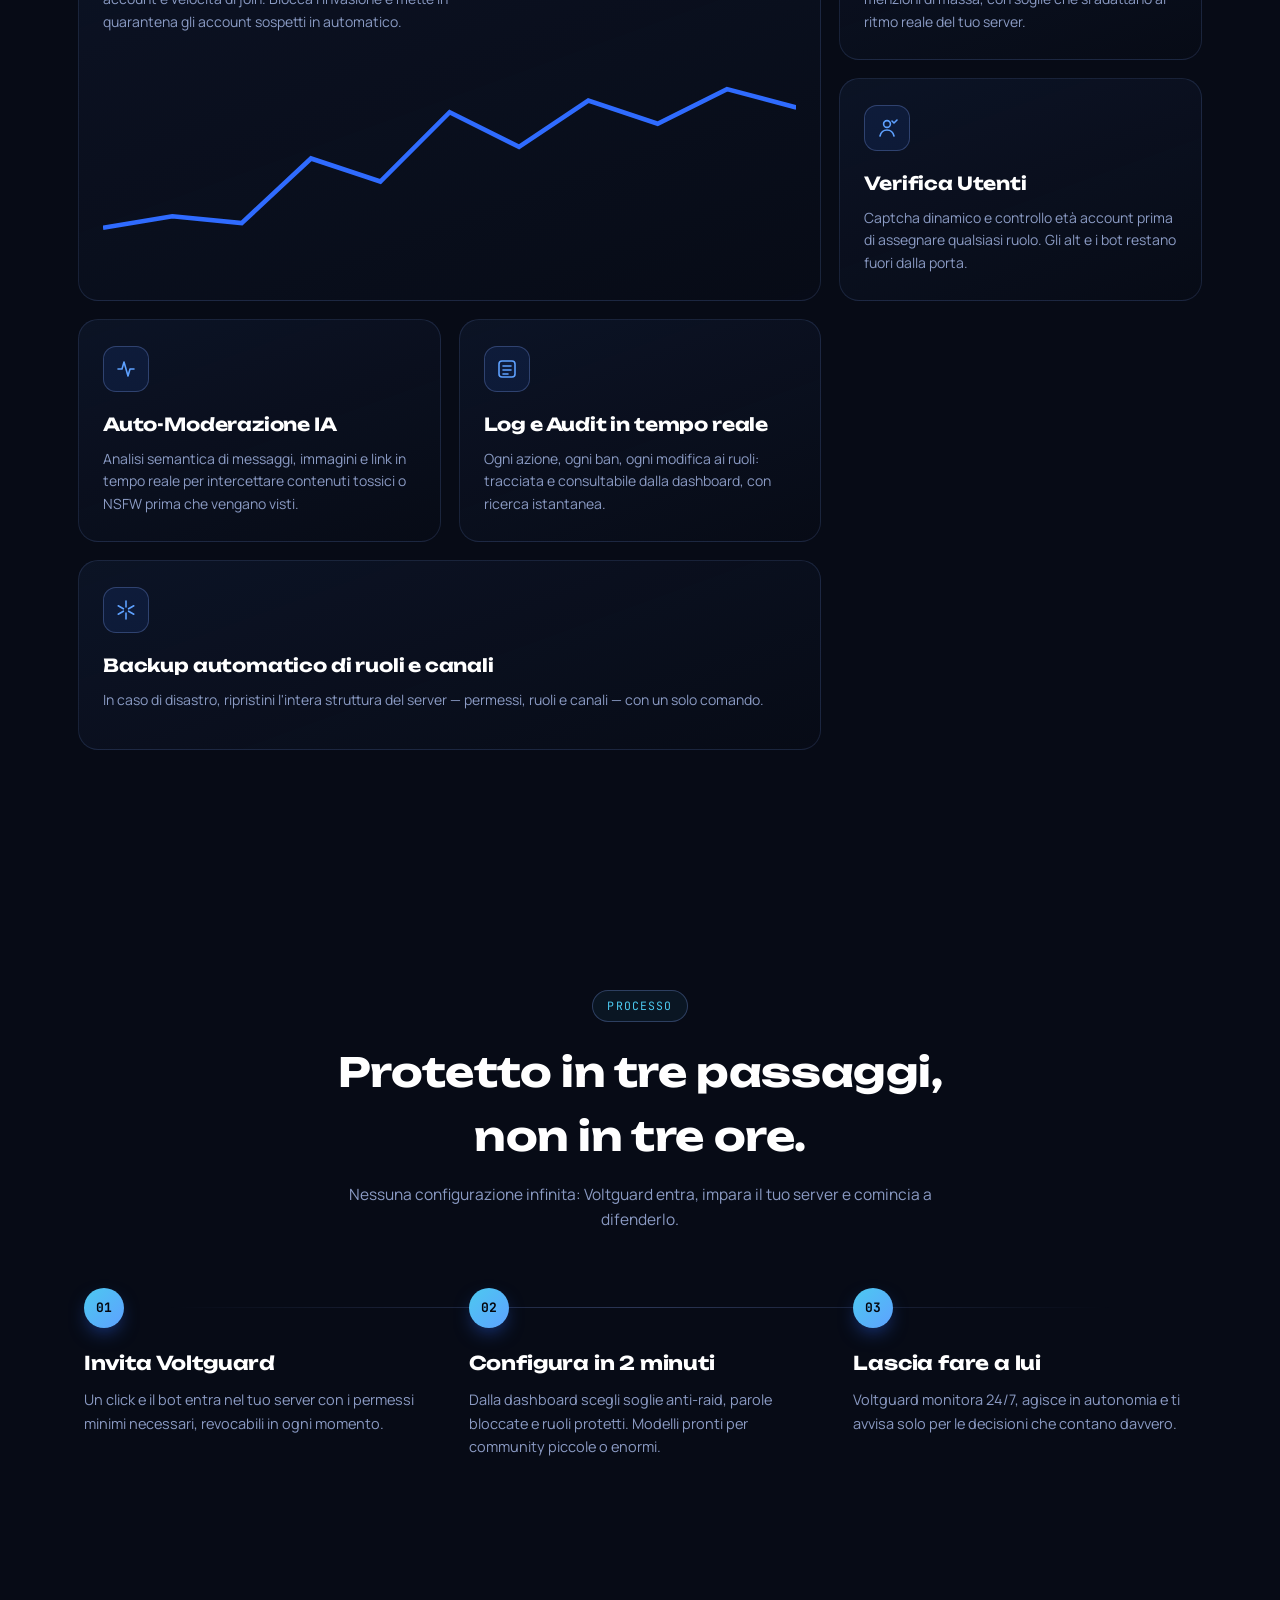
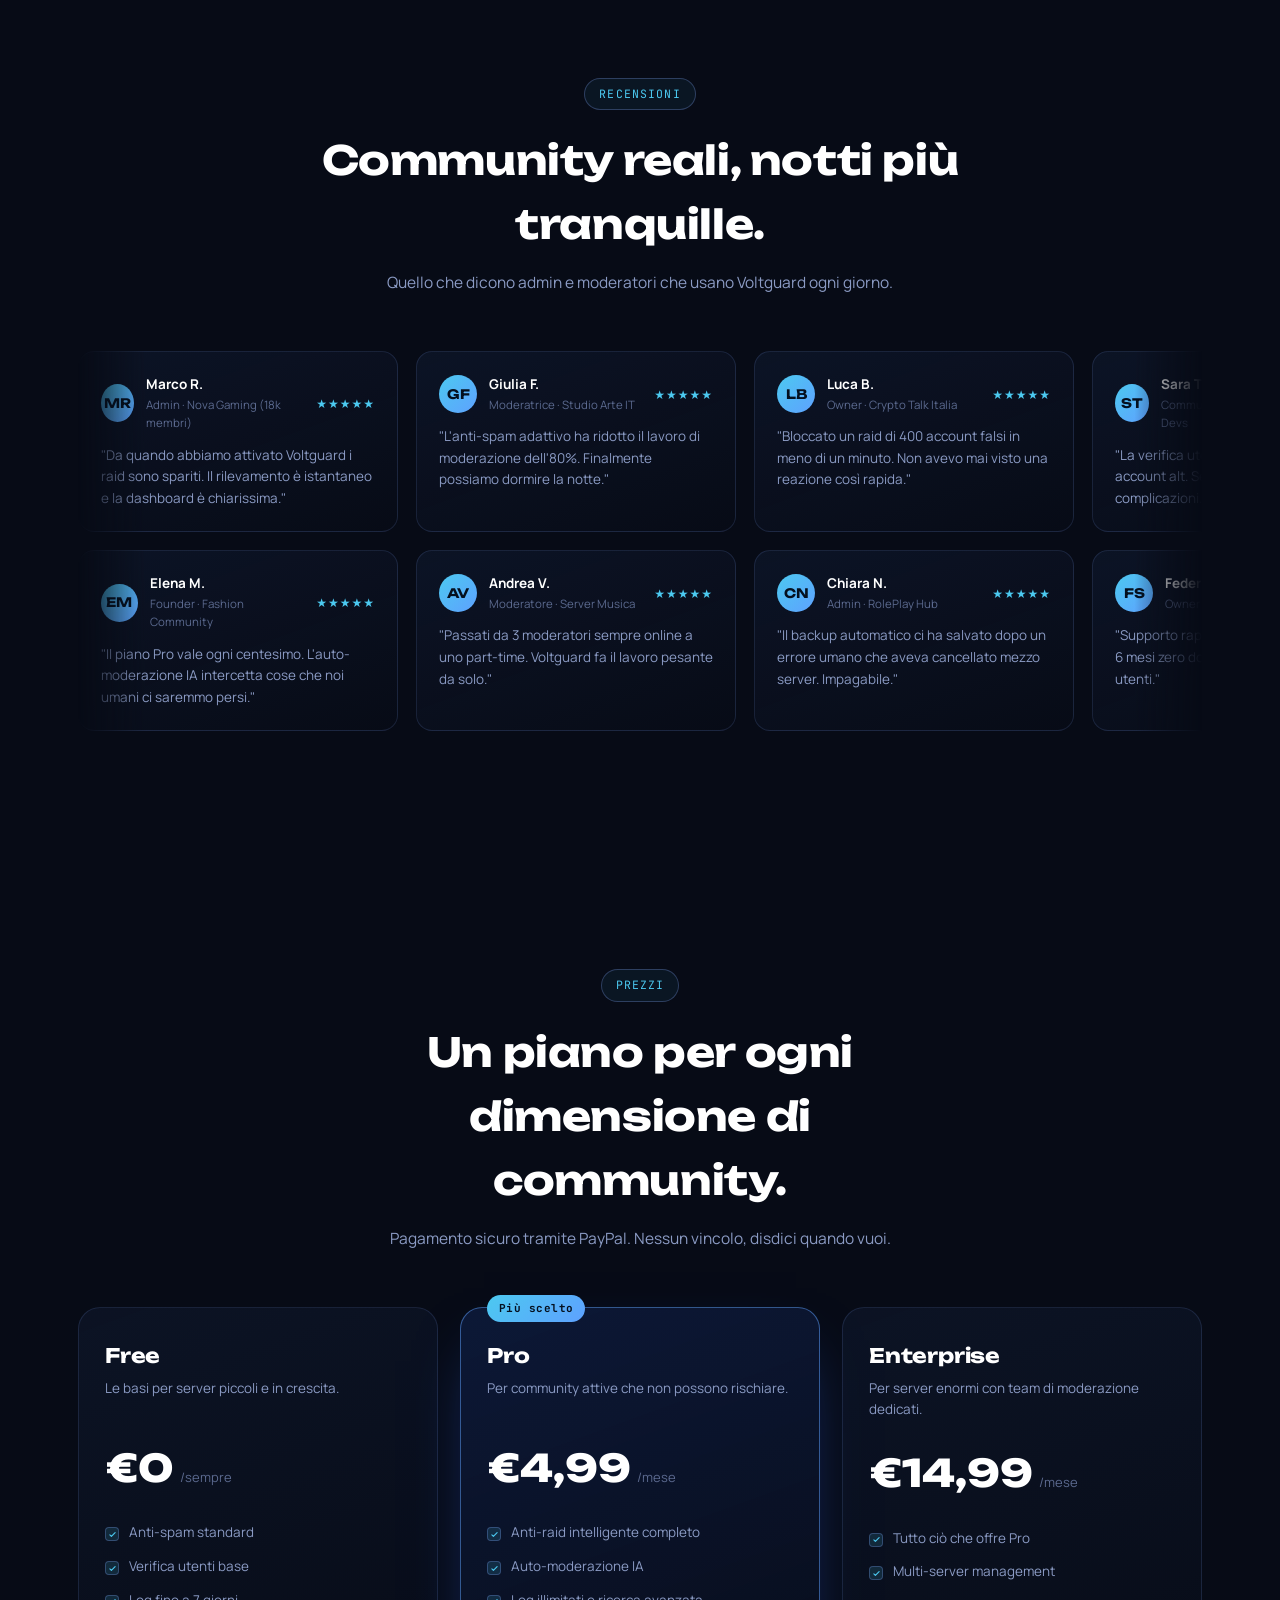
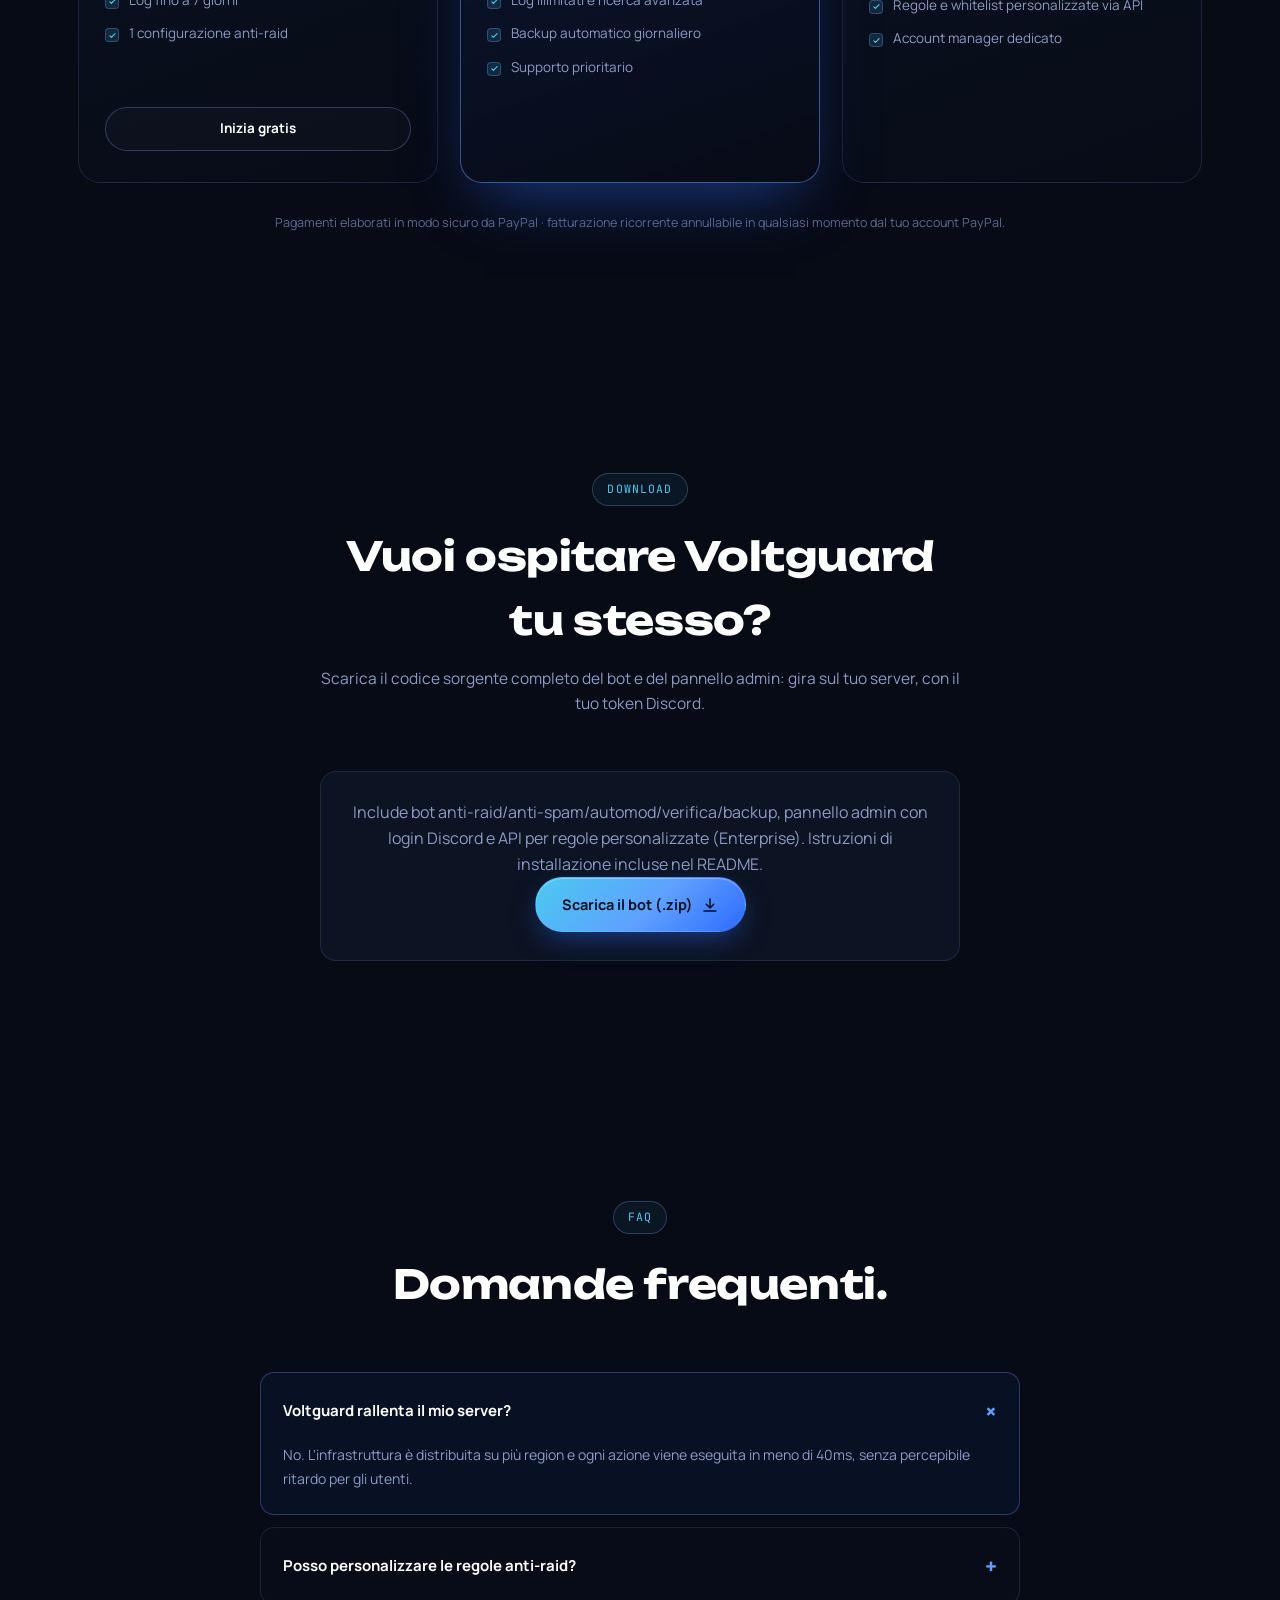
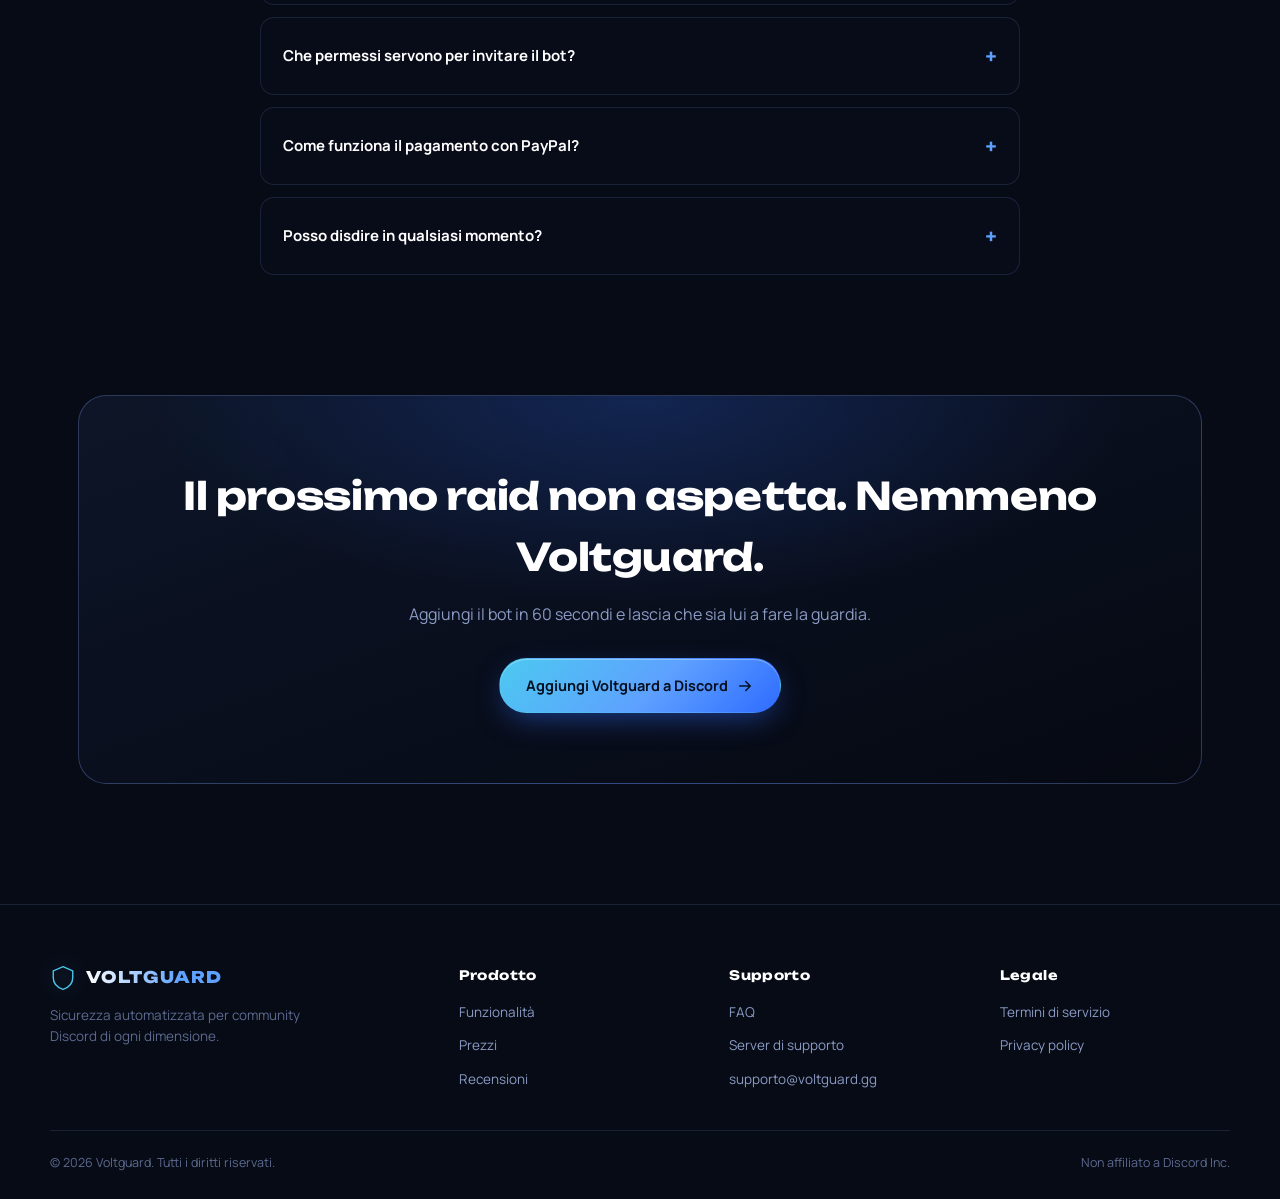
==== commit 174298ef: "Update index.html" ====
--- a/index.html
+++ b/index.html
@@ -50,7 +50,7 @@
 
     <div class="nav-actions">
       <a href="#prezzi" class="btn btn-ghost">Accedi</a>
-      <a href="https://discord.com" target="_blank" rel="noopener" class="btn btn-primary invite-link">
+      <a href="https://voltguard.it/#download" target="_blank" rel="noopener" class="btn btn-primary invite-link">
         <span>Aggiungi a Discord</span>
         <svg width="16" height="16" viewBox="0 0 24 24" fill="none"><path d="M5 12h14M13 6l6 6-6 6" stroke="currentColor" stroke-width="2" stroke-linecap="round" stroke-linejoin="round"/></svg>
       </a>
@@ -91,7 +91,7 @@
           debba anche solo accorgertene.
         </p>
         <div class="hero-cta">
-          <a href="https://discord.com" target="_blank" rel="noopener" class="btn btn-primary btn-lg invite-link">
+          <a href="https://voltguard.it/#download" target="_blank" rel="noopener" class="btn btn-primary btn-lg invite-link">
             <span>Proteggi il tuo server</span>
             <svg width="18" height="18" viewBox="0 0 24 24" fill="none"><path d="M5 12h14M13 6l6 6-6 6" stroke="currentColor" stroke-width="2" stroke-linecap="round" stroke-linejoin="round"/></svg>
           </a>
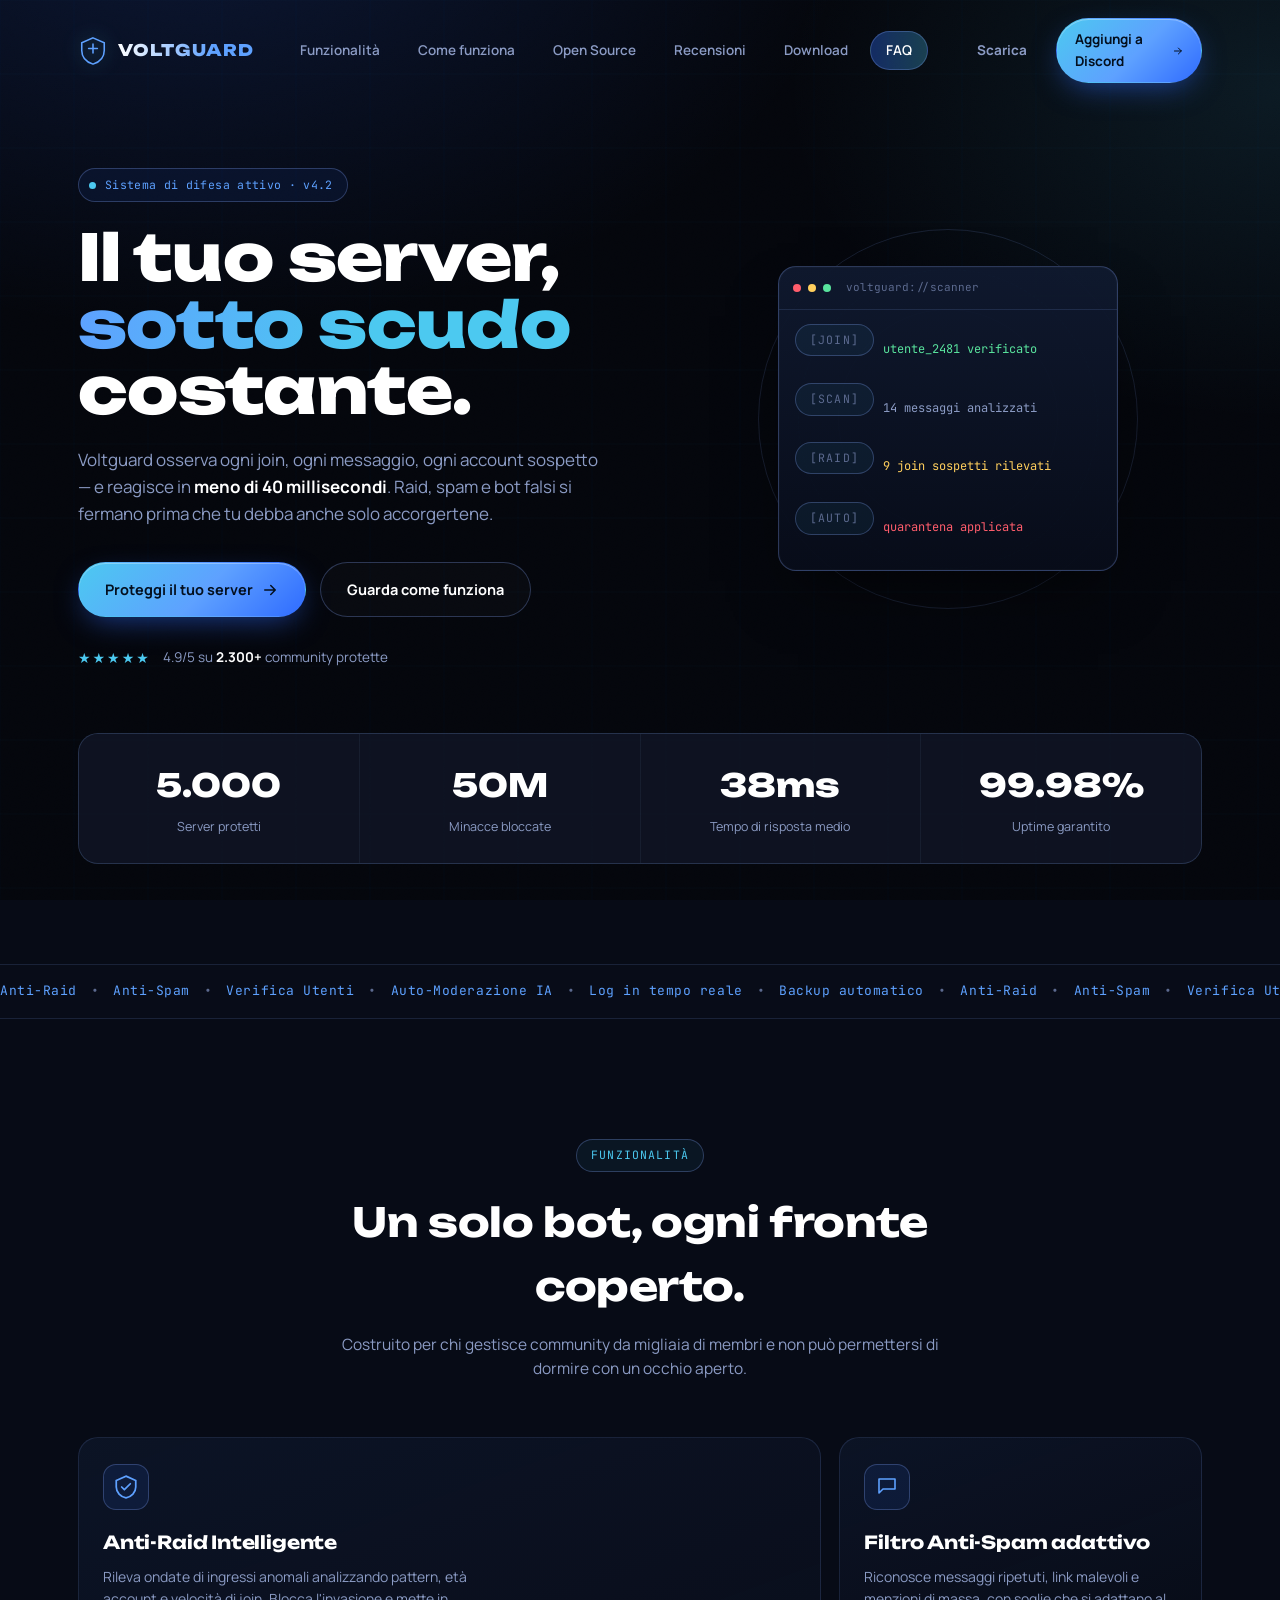
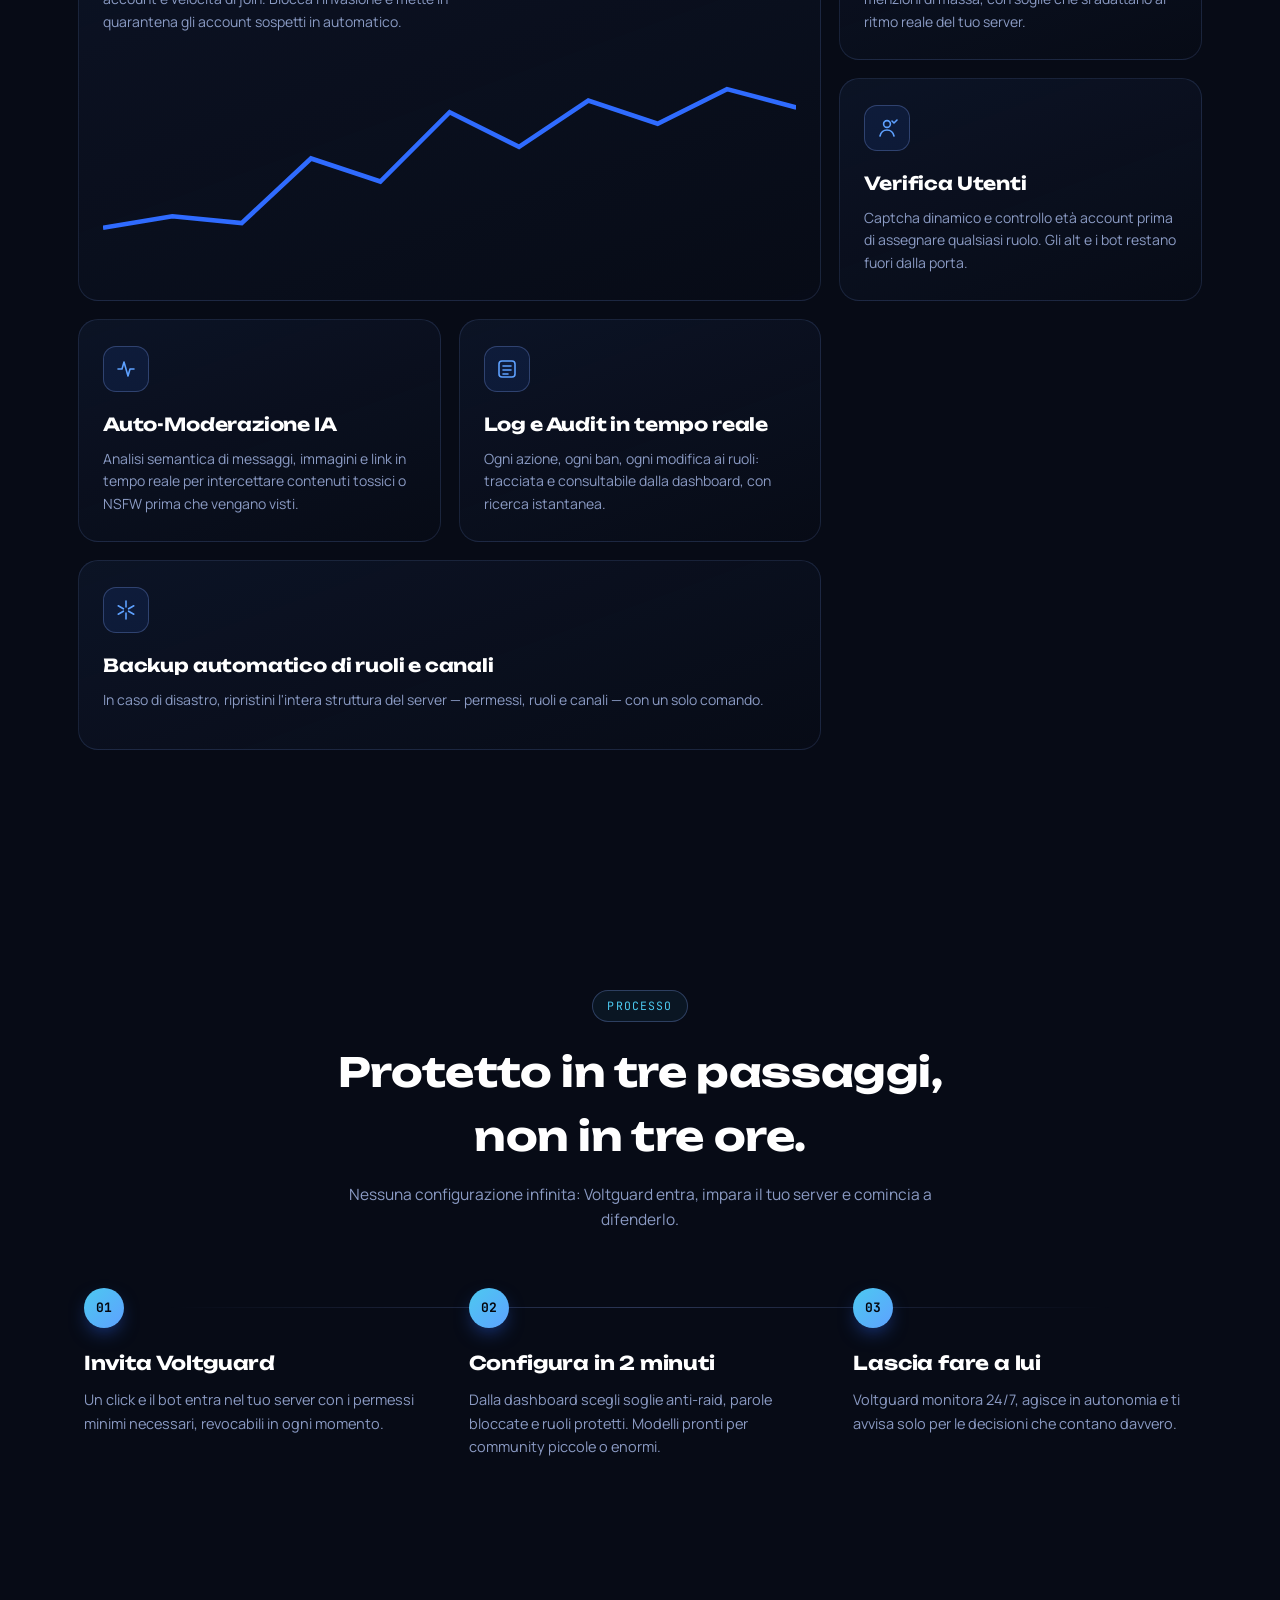
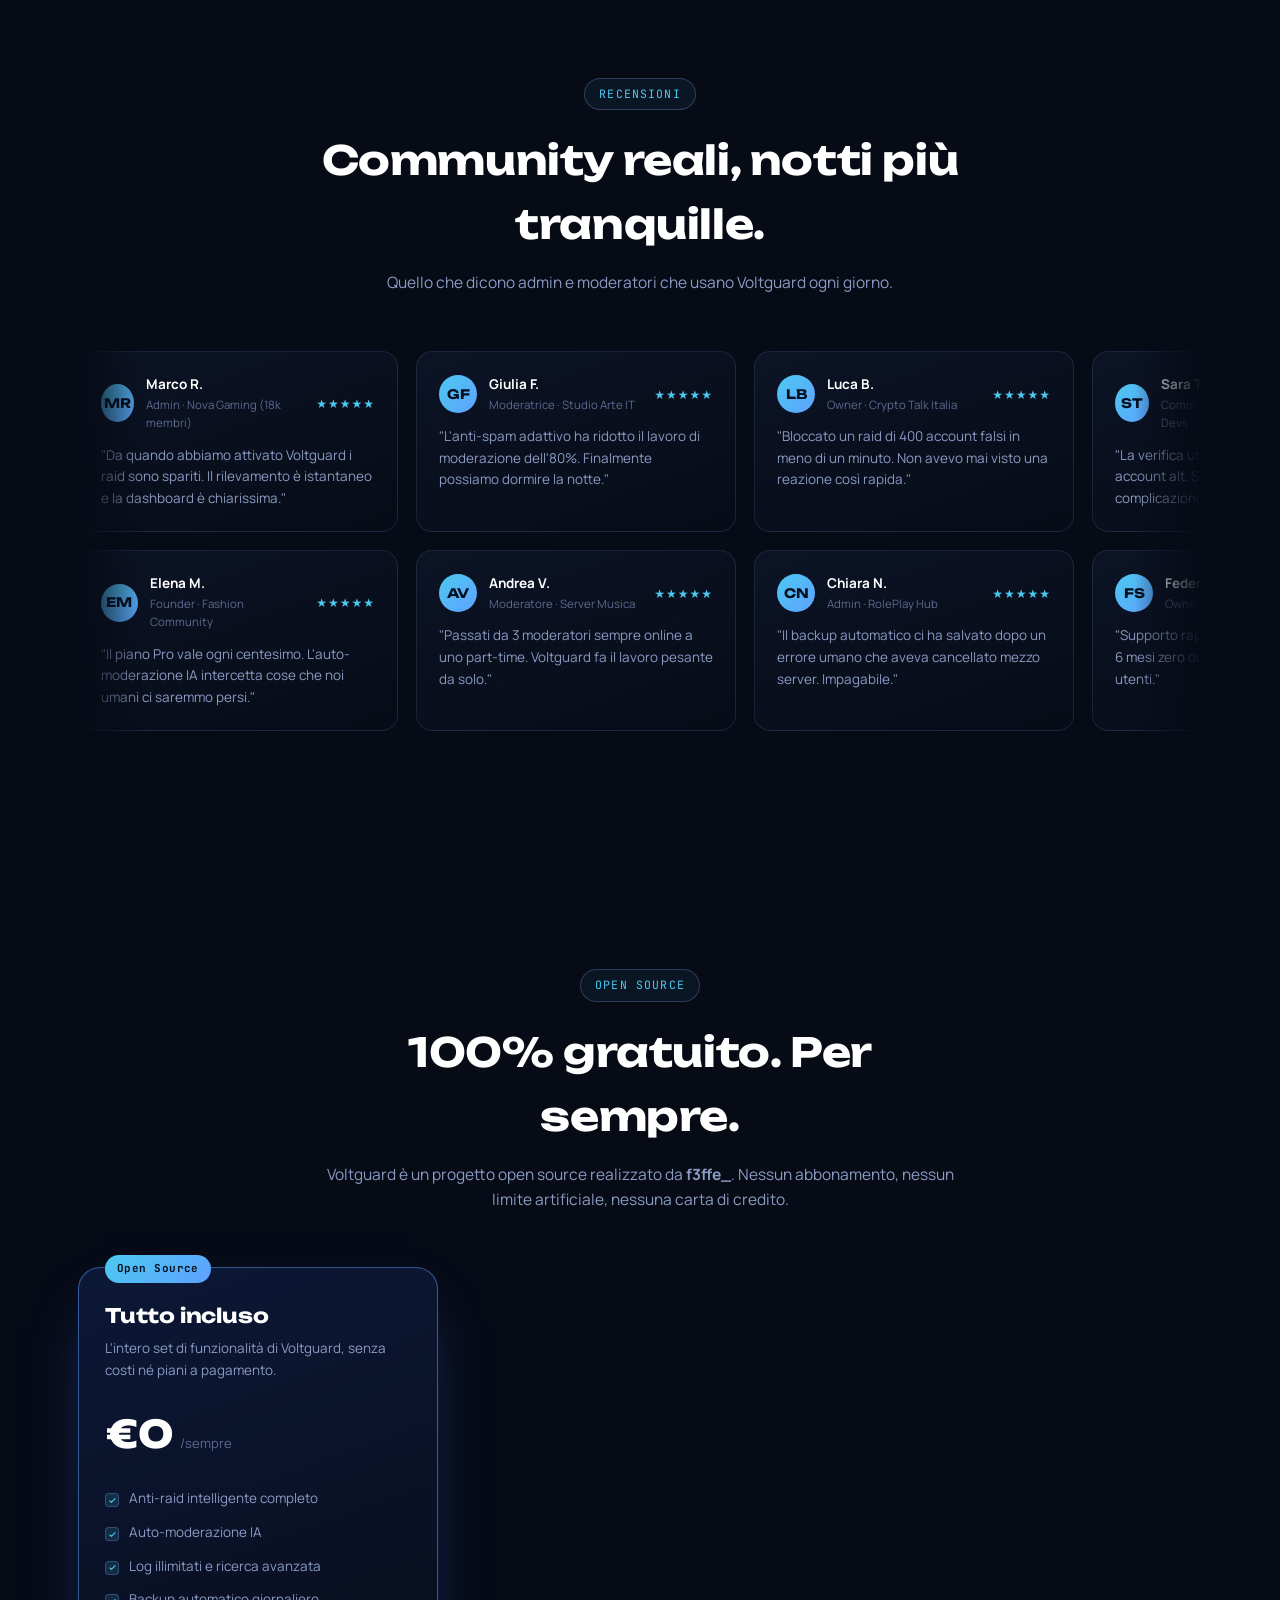
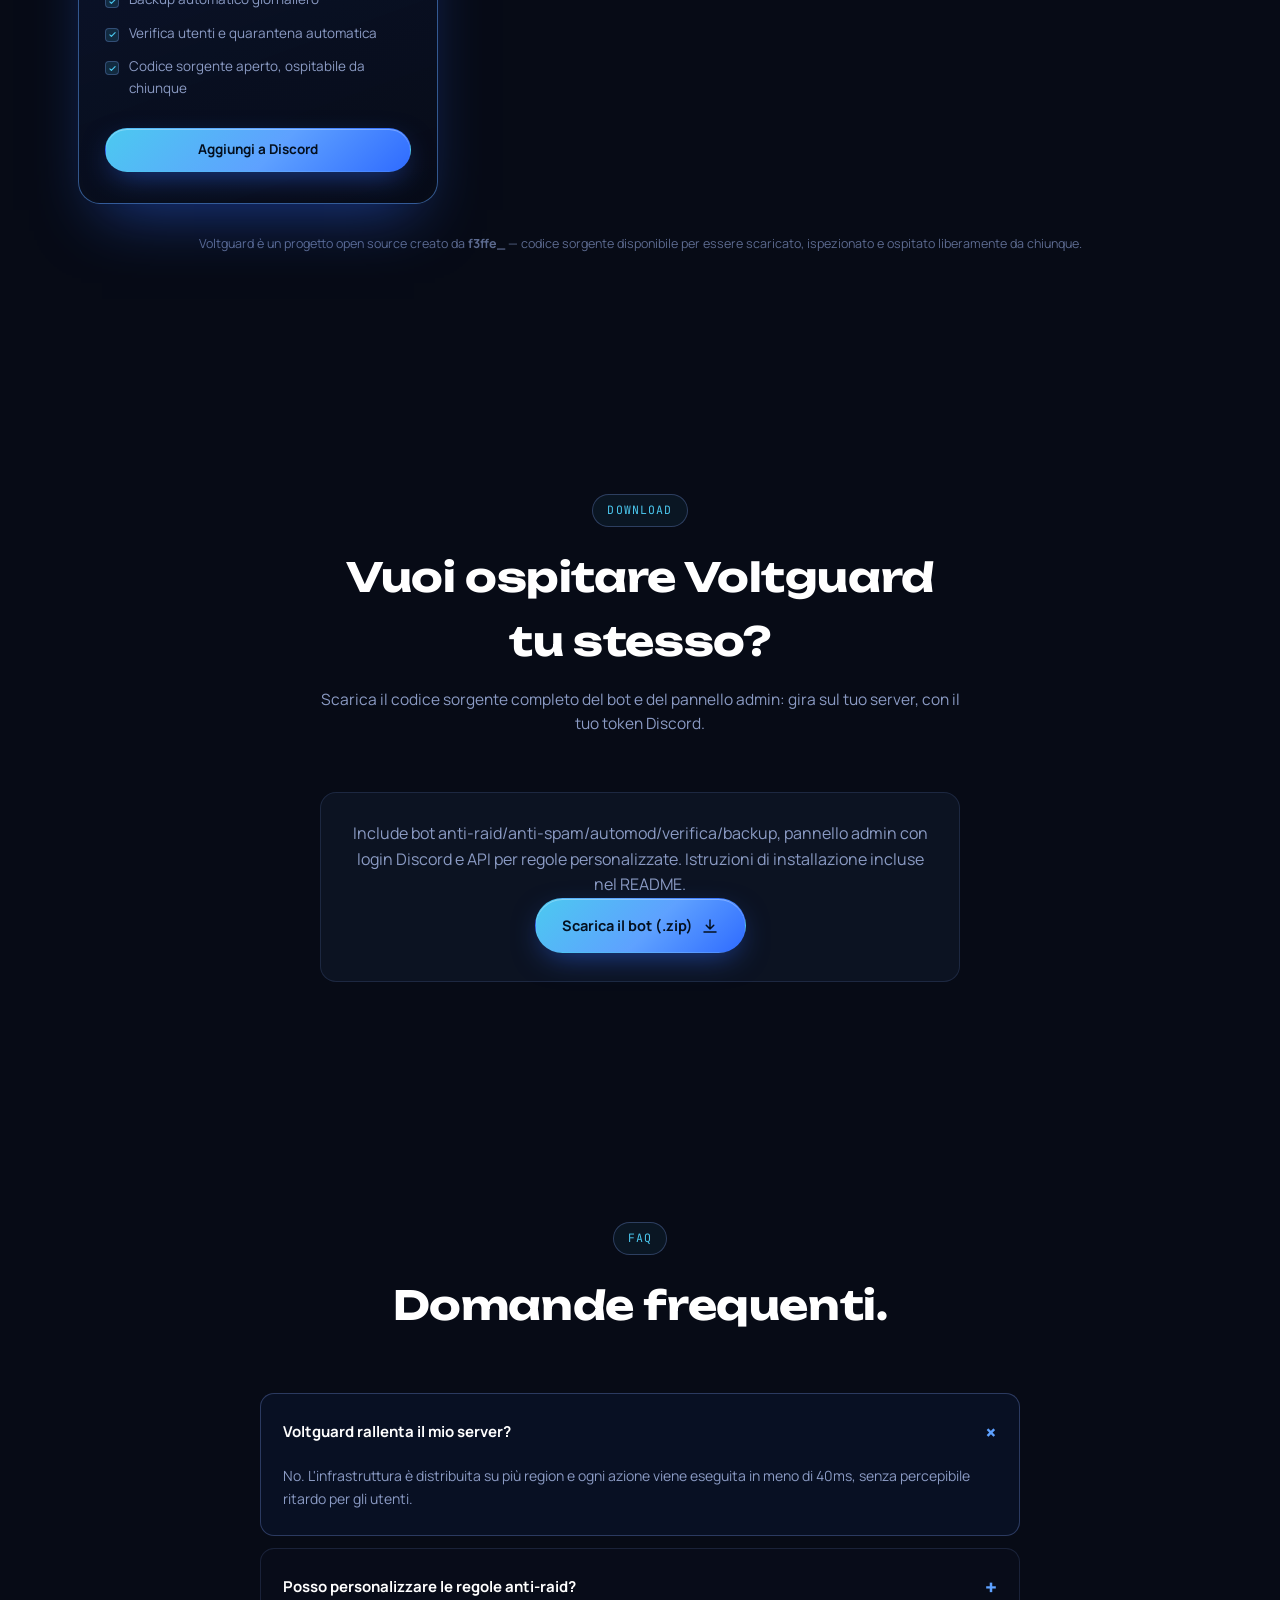
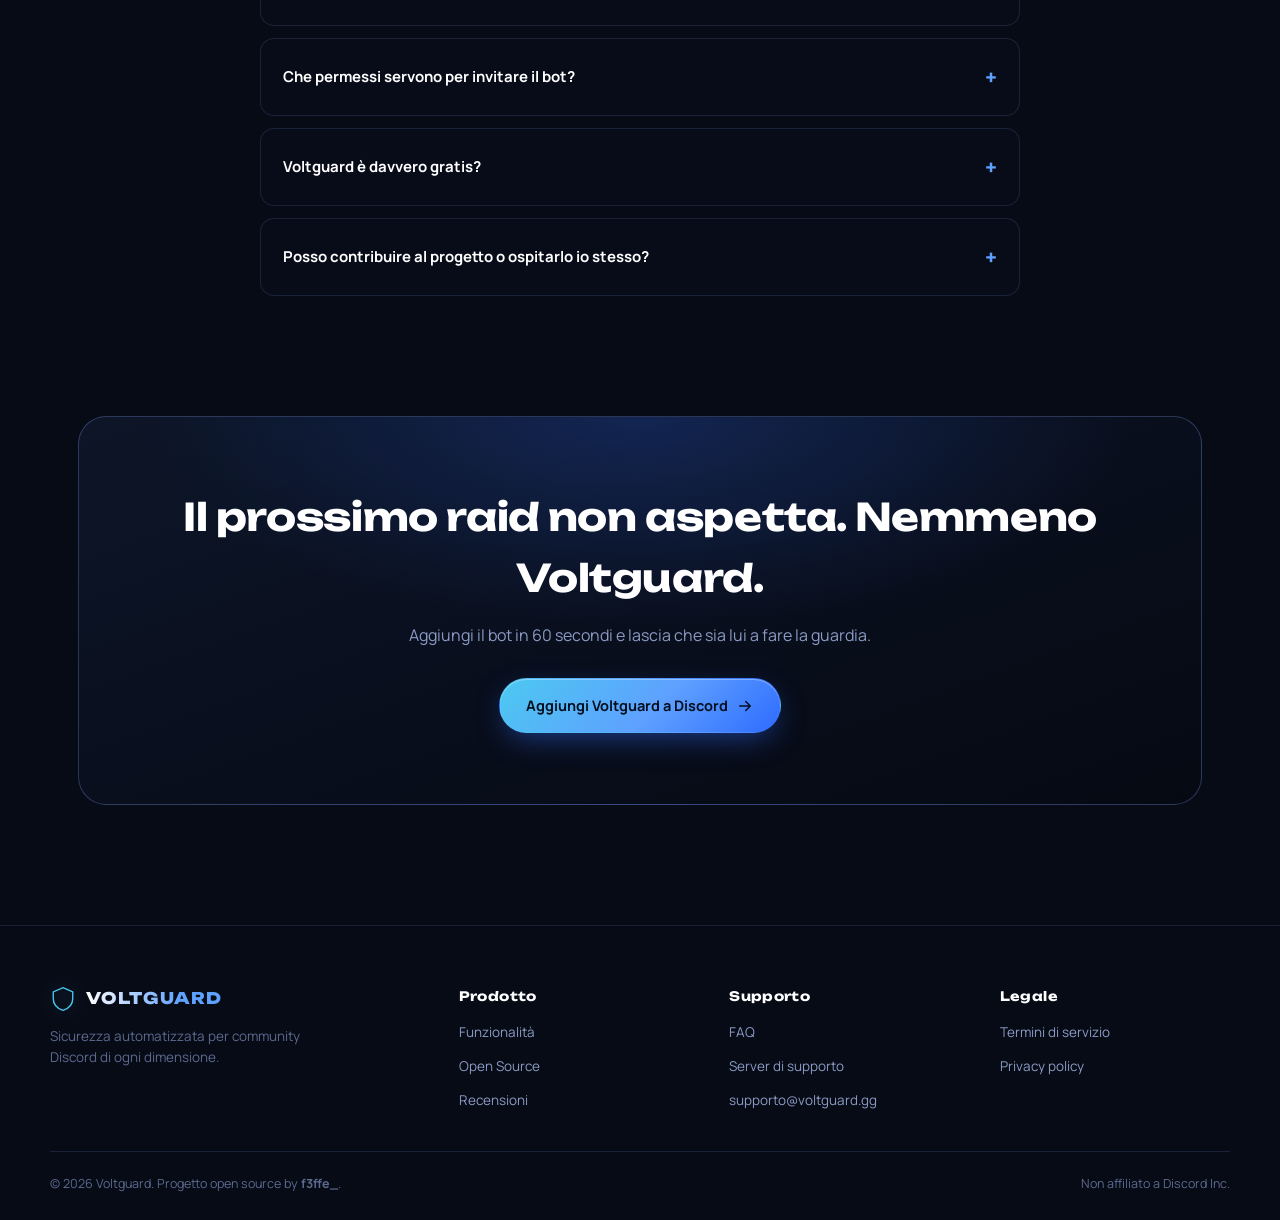
==== commit c2d79f17: "Add files via upload" ====
--- a/index.html
+++ b/index.html
@@ -41,7 +41,7 @@
     <nav class="nav-links" id="navLinks">
       <a href="#funzionalita" data-nav>Funzionalità</a>
       <a href="#come-funziona" data-nav>Come funziona</a>
-      <a href="#prezzi" data-nav>Prezzi</a>
+      <a href="#prezzi" data-nav>Open Source</a>
       <a href="#recensioni" data-nav>Recensioni</a>
       <a href="#download" data-nav>Download</a>
       <a href="#faq" data-nav>FAQ</a>
@@ -49,7 +49,7 @@
     </nav>
 
     <div class="nav-actions">
-      <a href="#prezzi" class="btn btn-ghost">Accedi</a>
+      <a href="#prezzi" class="btn btn-ghost">Scarica</a>
       <a href="https://voltguard.it/#download" target="_blank" rel="noopener" class="btn btn-primary invite-link">
         <span>Aggiungi a Discord</span>
         <svg width="16" height="16" viewBox="0 0 24 24" fill="none"><path d="M5 12h14M13 6l6 6-6 6" stroke="currentColor" stroke-width="2" stroke-linecap="round" stroke-linejoin="round"/></svg>
@@ -63,7 +63,7 @@
   <div class="nav-mobile" id="navMobile">
     <a href="#funzionalita" data-nav>Funzionalità</a>
     <a href="#come-funziona" data-nav>Come funziona</a>
-    <a href="#prezzi" data-nav>Prezzi</a>
+    <a href="#prezzi" data-nav>Open Source</a>
     <a href="#recensioni" data-nav>Recensioni</a>
     <a href="#download" data-nav>Download</a>
     <a href="#faq" data-nav>FAQ</a>
@@ -119,11 +119,11 @@
 
     <div class="stat-bar reveal">
       <div class="stat">
-        <span class="stat-num" data-target="14382" data-suffix="">0</span>
+        <span class="stat-num" data-target="5000" data-suffix="">0</span>
         <span class="stat-label">Server protetti</span>
       </div>
       <div class="stat">
-        <span class="stat-num" data-target="52" data-suffix="M">0</span>
+        <span class="stat-num" data-target="50M" data-suffix="M">0</span>
         <span class="stat-label">Minacce bloccate</span>
       </div>
       <div class="stat">
@@ -253,58 +253,33 @@
     </div>
   </section>
 
-  <!-- ============ PREZZI ============ -->
+  <!-- ============ OPEN SOURCE / FREE ============ -->
   <section class="section" id="prezzi">
     <div class="section-head reveal">
-      <span class="tag">Prezzi</span>
-      <h2>Un piano per ogni dimensione di community.</h2>
-      <p>Pagamento sicuro tramite PayPal. Nessun vincolo, disdici quando vuoi.</p>
-    </div>
-
-    <div class="pricing reveal">
-      <article class="price-card">
-        <h3>Free</h3>
-        <p class="price-desc">Le basi per server piccoli e in crescita.</p>
+      <span class="tag">Open Source</span>
+      <h2>100% gratuito. Per sempre.</h2>
+      <p>Voltguard è un progetto open source realizzato da <strong>f3ffe_</strong>. Nessun abbonamento, nessun limite artificiale, nessuna carta di credito.</p>
+    </div>
+
+    <div class="pricing reveal" style="justify-content:center;">
+      <article class="price-card featured" style="max-width:420px;">
+        <span class="price-badge">Open Source</span>
+        <h3>Tutto incluso</h3>
+        <p class="price-desc">L'intero set di funzionalità di Voltguard, senza costi né piani a pagamento.</p>
         <div class="price-tag"><span class="price-amount">€0</span><span class="price-period">/sempre</span></div>
-        <ul class="price-features">
-          <li>Anti-spam standard</li>
-          <li>Verifica utenti base</li>
-          <li>Log fino a 7 giorni</li>
-          <li>1 configurazione anti-raid</li>
-        </ul>
-        <a href="https://discord.com" target="_blank" rel="noopener" class="btn btn-outline invite-link" style="width:100%;justify-content:center;">Inizia gratis</a>
-      </article>
-
-      <article class="price-card featured">
-        <span class="price-badge">Più scelto</span>
-        <h3>Pro</h3>
-        <p class="price-desc">Per community attive che non possono rischiare.</p>
-        <div class="price-tag"><span class="price-amount">€4,99</span><span class="price-period">/mese</span></div>
         <ul class="price-features">
           <li>Anti-raid intelligente completo</li>
           <li>Auto-moderazione IA</li>
           <li>Log illimitati e ricerca avanzata</li>
           <li>Backup automatico giornaliero</li>
-          <li>Supporto prioritario</li>
+          <li>Verifica utenti e quarantena automatica</li>
+          <li>Codice sorgente aperto, ospitabile da chiunque</li>
         </ul>
-        <div id="paypal-pro" class="paypal-slot"></div>
-      </article>
-
-      <article class="price-card">
-        <h3>Enterprise</h3>
-        <p class="price-desc">Per server enormi con team di moderazione dedicati.</p>
-        <div class="price-tag"><span class="price-amount">€14,99</span><span class="price-period">/mese</span></div>
-        <ul class="price-features">
-          <li>Tutto ciò che offre Pro</li>
-          <li>Multi-server management</li>
-          <li>Regole e whitelist personalizzate via API</li>
-          <li>Account manager dedicato</li>
-        </ul>
-        <div id="paypal-enterprise" class="paypal-slot"></div>
-      </article>
-    </div>
-
-    <p class="pricing-note">Pagamenti elaborati in modo sicuro da PayPal · fatturazione ricorrente annullabile in qualsiasi momento dal tuo account PayPal.</p>
+        <a href="https://voltguard.it/#download" target="_blank" rel="noopener" class="btn btn-primary invite-link" style="width:100%;justify-content:center;">Aggiungi a Discord</a>
+      </article>
+    </div>
+
+    <p class="pricing-note">Voltguard è un progetto open source creato da <strong>f3ffe_</strong> — codice sorgente disponibile per essere scaricato, ispezionato e ospitato liberamente da chiunque.</p>
   </section>
 
   <!-- ============ DOWNLOAD ============ -->
@@ -315,7 +290,7 @@
       <p>Scarica il codice sorgente completo del bot e del pannello admin: gira sul tuo server, con il tuo token Discord.</p>
     </div>
     <div class="card" style="max-width:640px;margin:0 auto;background:var(--panel,#0c1322);border:1px solid var(--border,rgba(138,168,255,.14));border-radius:16px;padding:28px;text-align:center;">
-      <p style="margin-top:0;color:var(--muted,#8b9bc4)">Include bot anti-raid/anti-spam/automod/verifica/backup, pannello admin con login Discord e API per regole personalizzate (Enterprise). Istruzioni di installazione incluse nel README.</p>
+      <p style="margin-top:0;color:var(--muted,#8b9bc4)">Include bot anti-raid/anti-spam/automod/verifica/backup, pannello admin con login Discord e API per regole personalizzate. Istruzioni di installazione incluse nel README.</p>
       <a href="download/voltguard-bot.zip" download class="btn btn-primary btn-lg">
         <span>Scarica il bot (.zip)</span>
         <svg width="18" height="18" viewBox="0 0 24 24" fill="none"><path d="M12 4v12m0 0l-5-5m5 5l5-5M4 20h16" stroke="currentColor" stroke-width="2" stroke-linecap="round" stroke-linejoin="round"/></svg>
@@ -344,12 +319,12 @@
         <div class="faq-answer">Voltguard richiede solo i permessi minimi indispensabili (gestione ruoli, kick, ban, gestione messaggi). Puoi revocarli in ogni momento da Discord.</div>
       </details>
       <details class="faq-item">
-        <summary>Come funziona il pagamento con PayPal?</summary>
-        <div class="faq-answer">Al momento della sottoscrizione verrai reindirizzato a PayPal per completare il pagamento in totale sicurezza. Nessun dato della carta transita dai nostri server.</div>
+        <summary>Voltguard è davvero gratis?</summary>
+        <div class="faq-answer">Sì, completamente. È un progetto open source creato da f3ffe_: nessun piano a pagamento, nessun abbonamento, nessuna funzione bloccata dietro un paywall.</div>
       </details>
       <details class="faq-item">
-        <summary>Posso disdire in qualsiasi momento?</summary>
-        <div class="faq-answer">Certo. Puoi annullare l'abbonamento ricorrente direttamente dal tuo pannello PayPal, senza penali né vincoli di durata.</div>
+        <summary>Posso contribuire al progetto o ospitarlo io stesso?</summary>
+        <div class="faq-answer">Certo. Il codice sorgente è disponibile nella sezione Download: puoi scaricarlo, modificarlo e farlo girare sul tuo server con il tuo token Discord.</div>
       </details>
     </div>
   </section>
@@ -385,7 +360,7 @@
     <div class="footer-col">
       <h4>Prodotto</h4>
       <a href="#funzionalita">Funzionalità</a>
-      <a href="#prezzi">Prezzi</a>
+      <a href="#prezzi">Open Source</a>
       <a href="#recensioni">Recensioni</a>
     </div>
     <div class="footer-col">
@@ -401,7 +376,7 @@
     </div>
   </div>
   <div class="footer-bottom">
-    <span>© <span id="year"></span> Voltguard. Tutti i diritti riservati.</span>
+    <span>© <span id="year"></span> Voltguard. Progetto open source by <strong>f3ffe_</strong>.</span>
     <span>Non affiliato a Discord Inc.</span>
   </div>
 </footer>
@@ -410,7 +385,10 @@
   <svg width="18" height="18" viewBox="0 0 24 24" fill="none"><path d="M12 19V5M5 12l7-7 7 7" stroke="currentColor" stroke-width="2" stroke-linecap="round" stroke-linejoin="round"/></svg>
 </button>
 
-<script src="https://www.paypal.com/sdk/js?client-id=sb&currency=EUR&vault=true&intent=subscription" data-namespace="paypal_sdk" async></script>
+<!-- Player musicale di sottofondo (Spotify embed ufficiale) -->
+<div id="spotify-embed-container" style="position:fixed;bottom:12px;right:12px;width:1px;height:1px;overflow:hidden;opacity:0;pointer-events:none;"></div>
+
+<script src="https://open.spotify.com/embed/iframe-api/v1" async></script>
 <script src="script.js"></script>
 </body>
 </html>
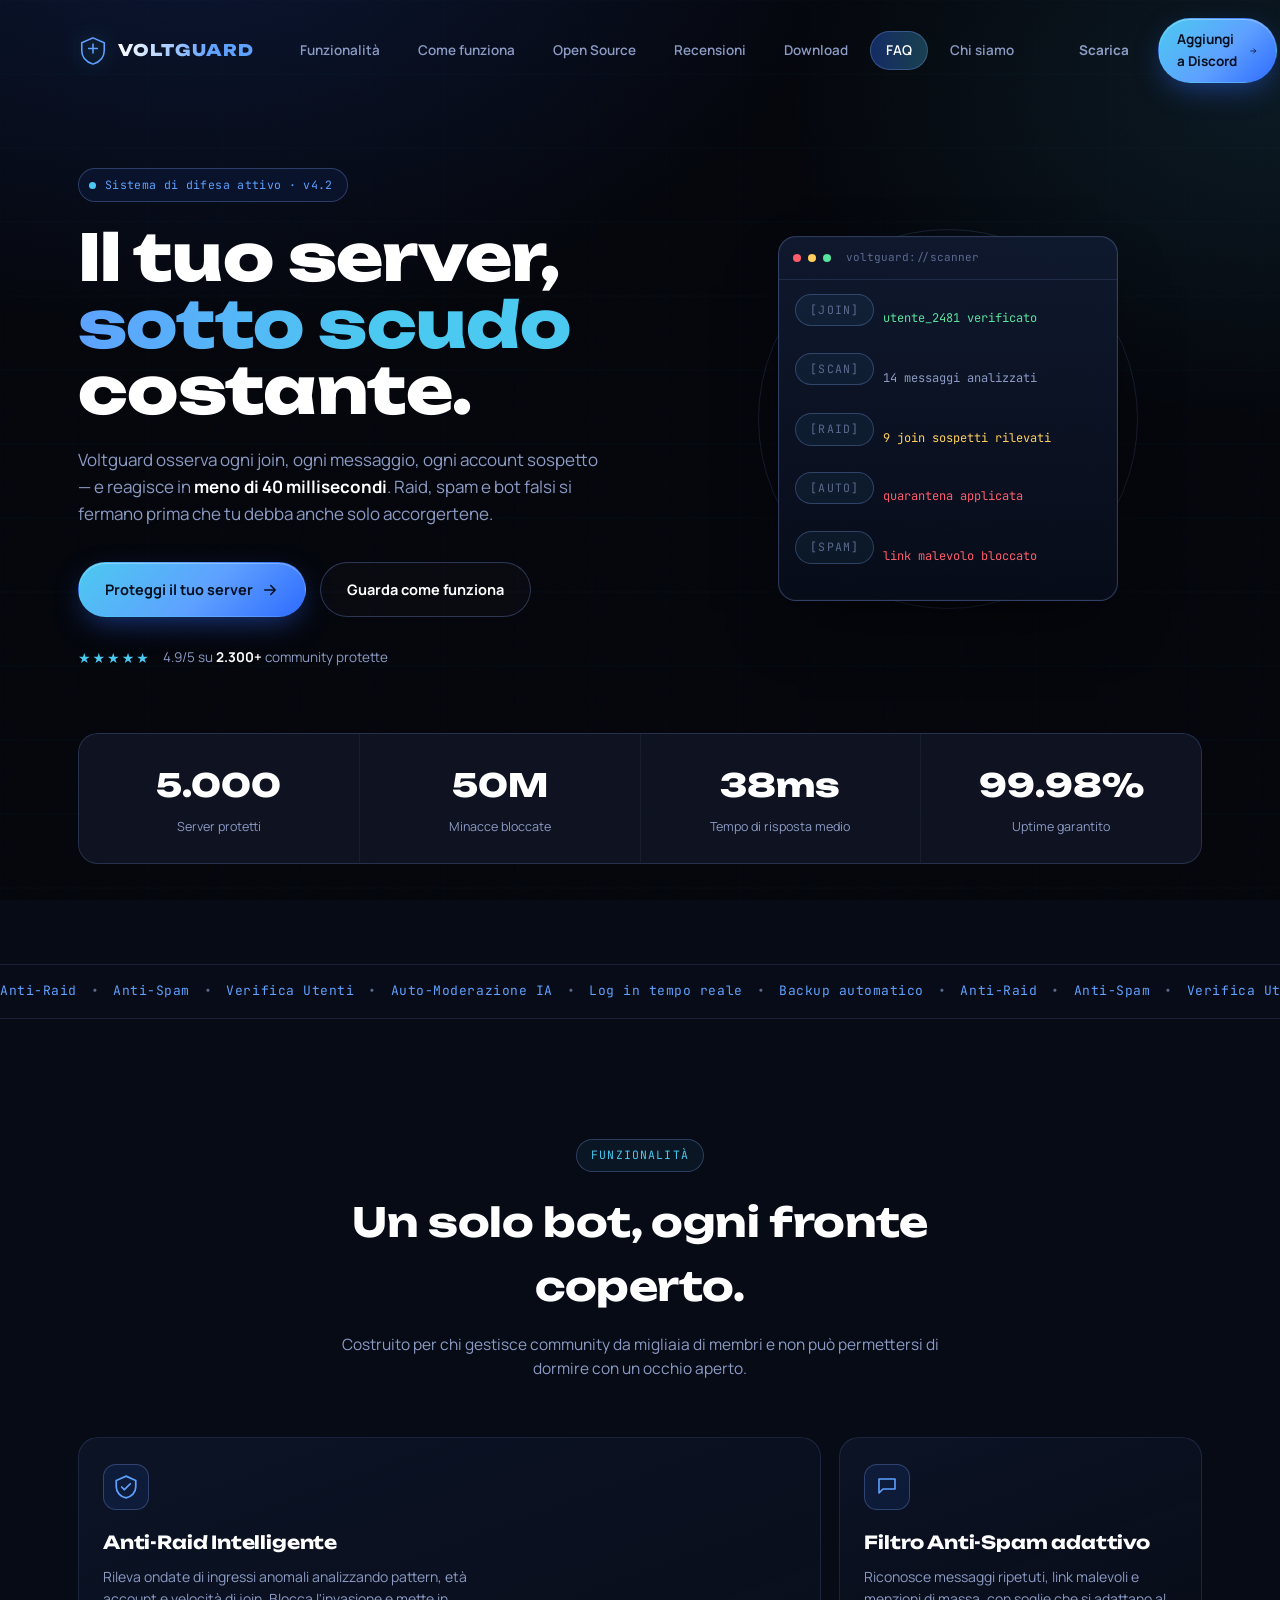
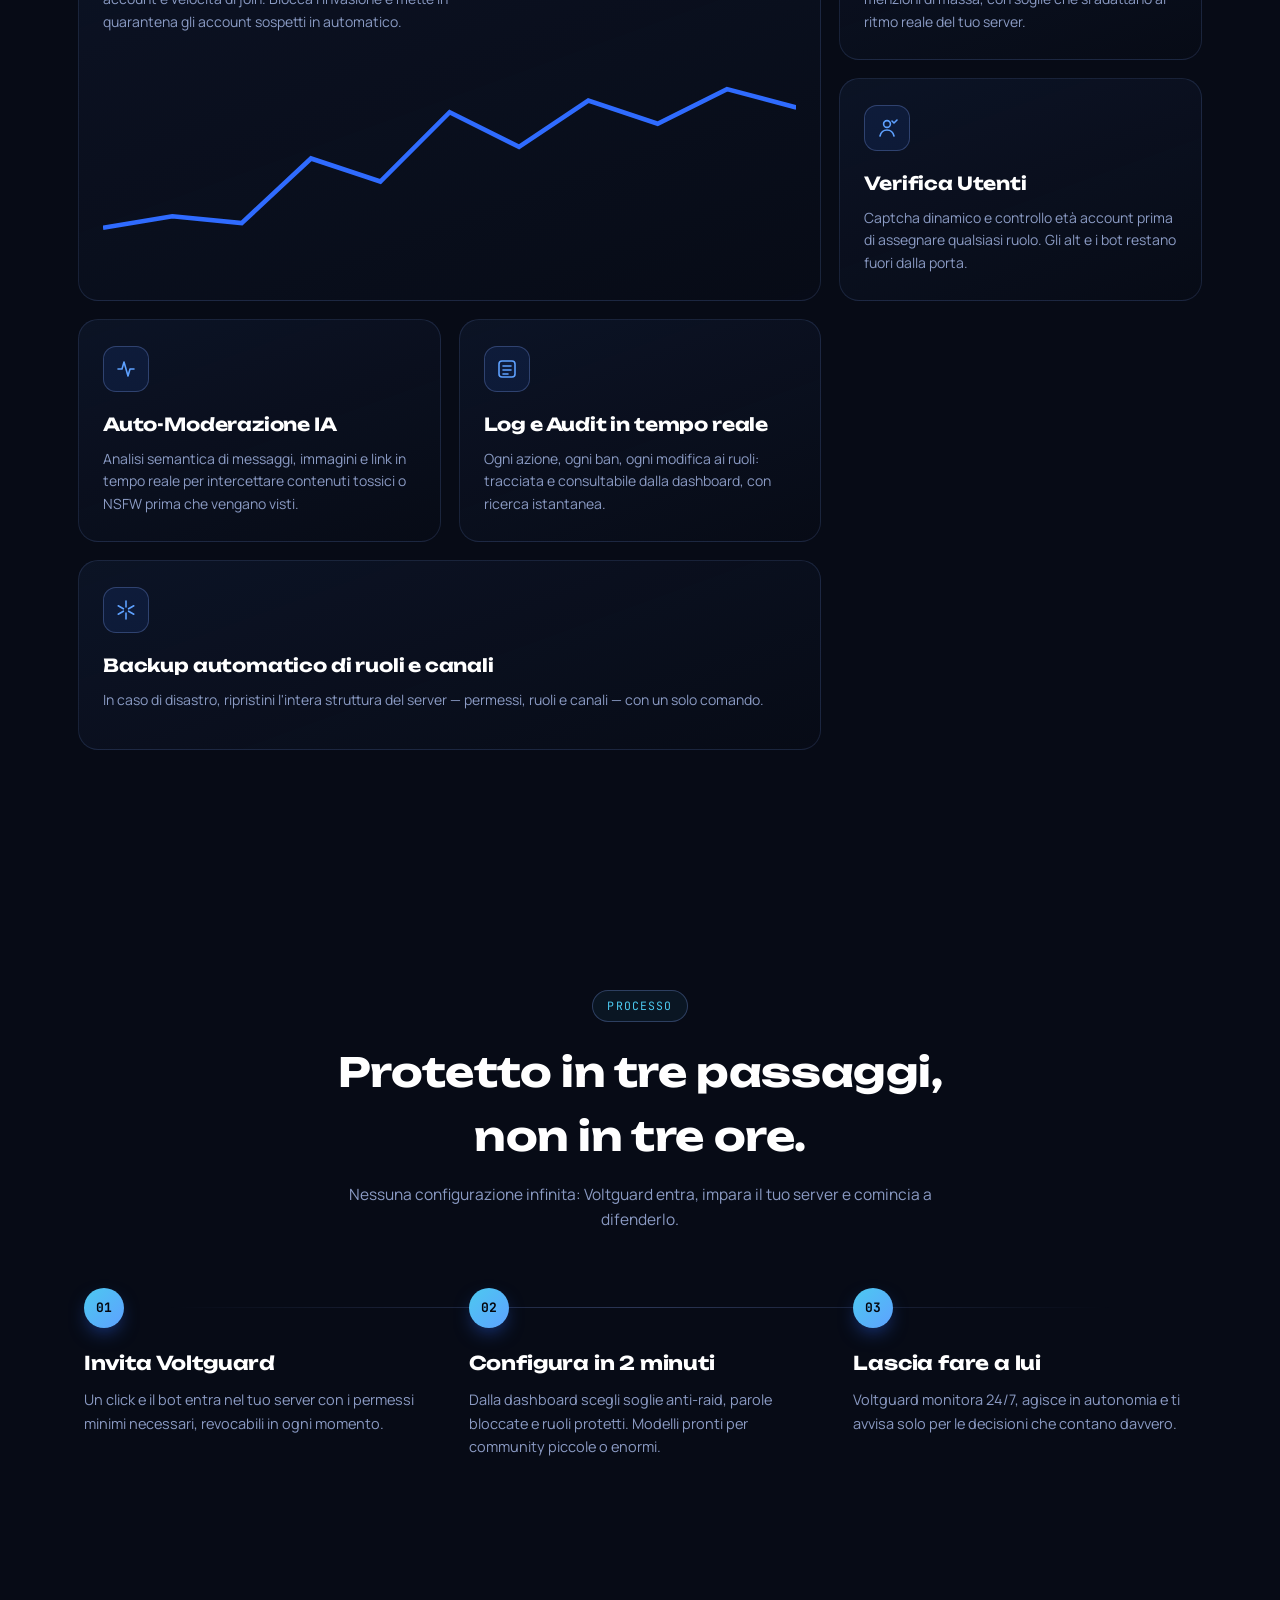
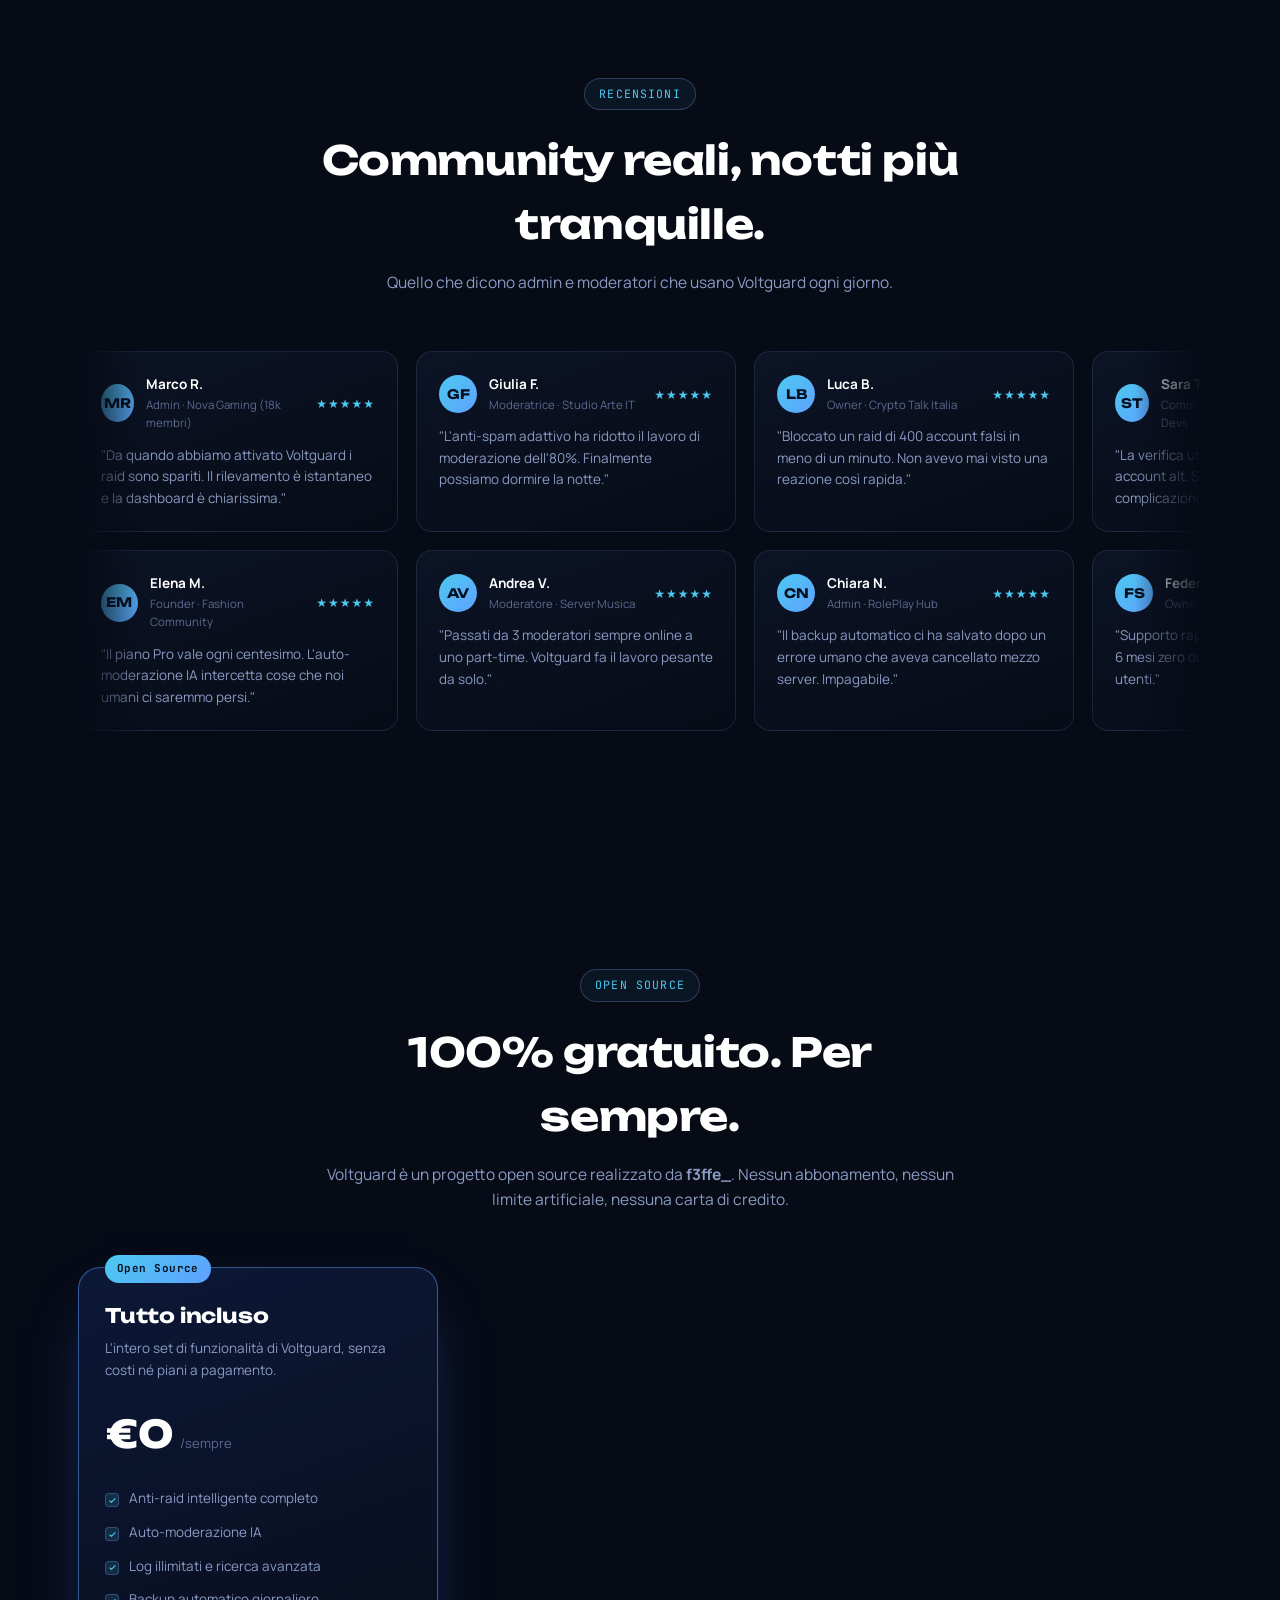
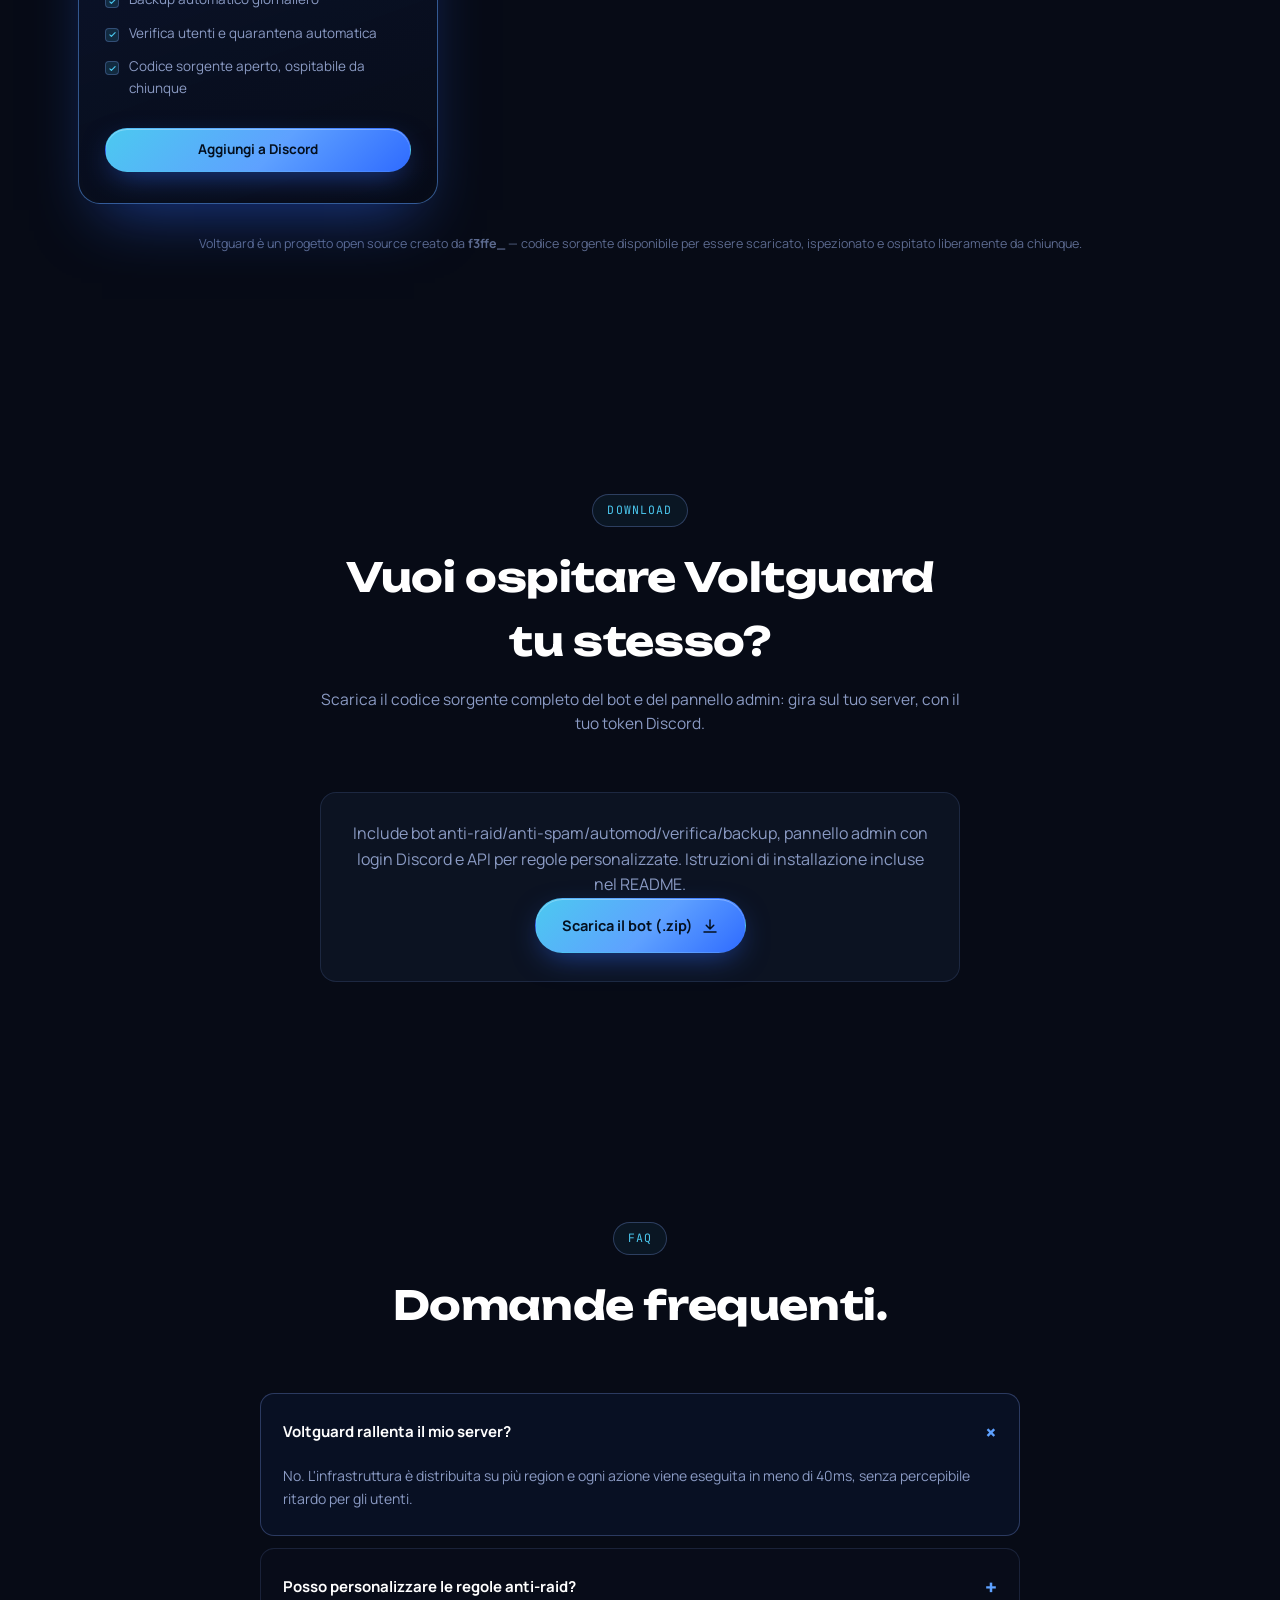
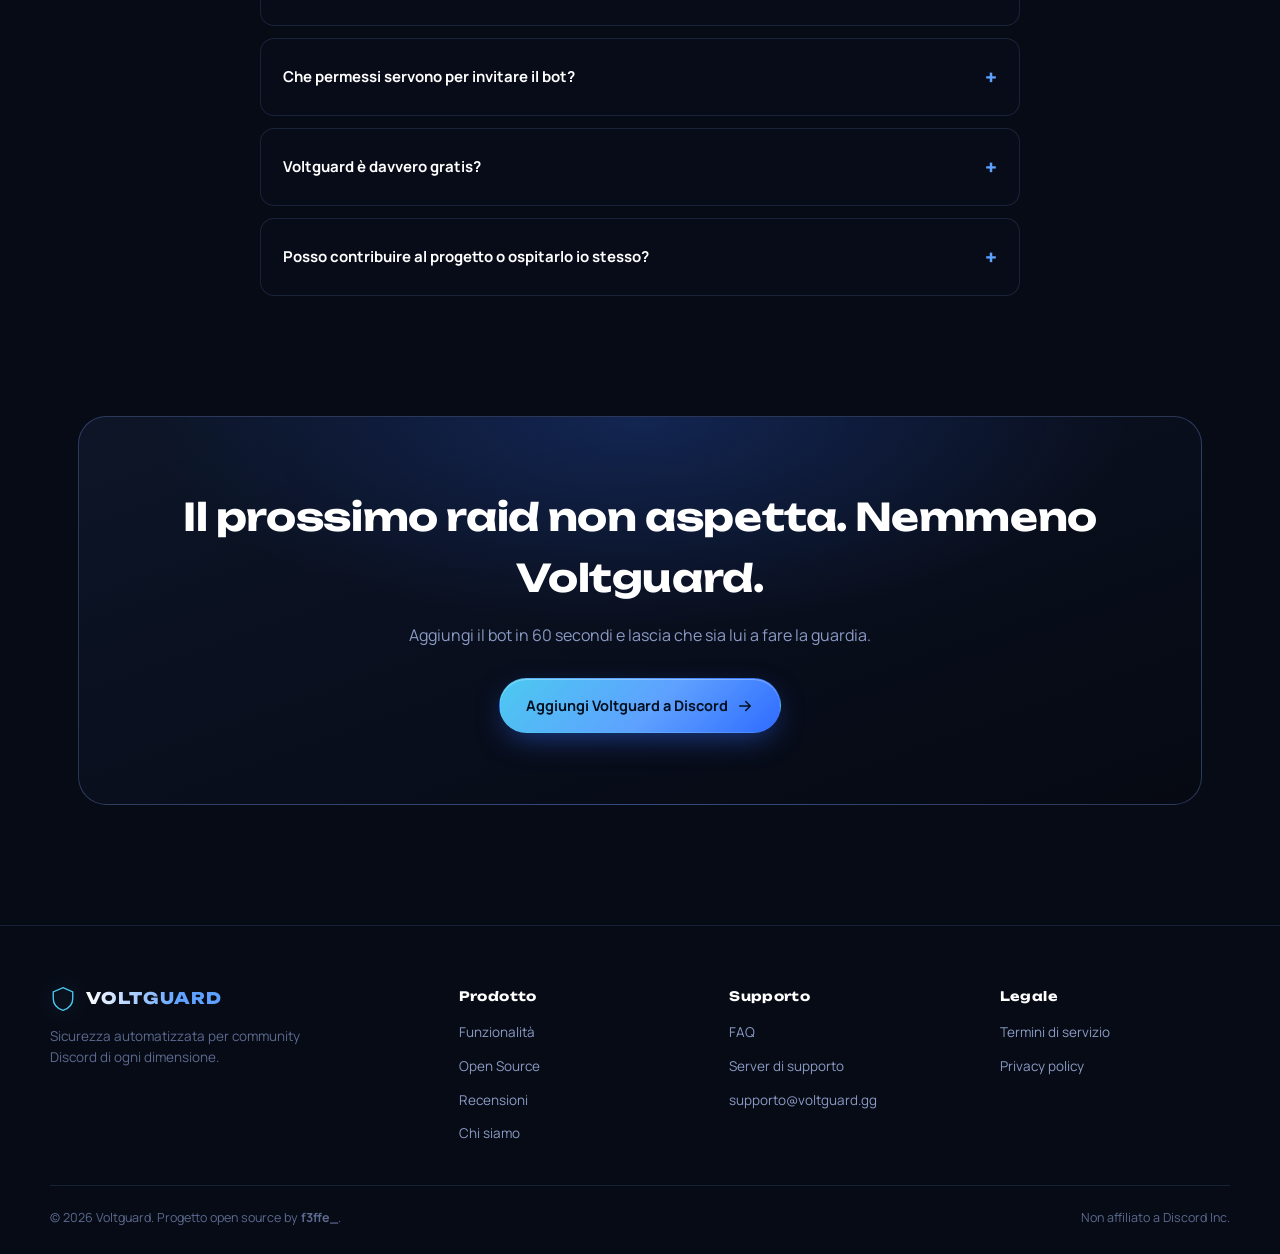
==== commit 3b30ec2e: "Add files via upload" ====
--- a/index.html
+++ b/index.html
@@ -45,6 +45,7 @@
       <a href="#recensioni" data-nav>Recensioni</a>
       <a href="#download" data-nav>Download</a>
       <a href="#faq" data-nav>FAQ</a>
+      <a href="chi-siamo.html">Chi siamo</a>
       <span class="nav-indicator" id="navIndicator"></span>
     </nav>
 
@@ -67,6 +68,7 @@
     <a href="#recensioni" data-nav>Recensioni</a>
     <a href="#download" data-nav>Download</a>
     <a href="#faq" data-nav>FAQ</a>
+    <a href="chi-siamo.html">Chi siamo</a>
     <a href="https://discord.com" target="_blank" rel="noopener" class="btn btn-primary invite-link" style="margin-top:8px;justify-content:center;">Aggiungi a Discord</a>
   </div>
 </header>
@@ -362,6 +364,7 @@
       <a href="#funzionalita">Funzionalità</a>
       <a href="#prezzi">Open Source</a>
       <a href="#recensioni">Recensioni</a>
+      <a href="chi-siamo.html">Chi siamo</a>
     </div>
     <div class="footer-col">
       <h4>Supporto</h4>
--- a/style.css
+++ b/style.css
@@ -439,6 +439,60 @@
   .footer-inner{ grid-template-columns:1fr; gap:26px; }
 }
 
+/* ===================================================================
+   PAGINA "CHI SIAMO"
+=================================================================== */
+.about-hero{ padding:168px 28px 40px; max-width:var(--container); margin:0 auto; text-align:center; }
+.about-hero .eyebrow{ justify-content:center; }
+.about-hero h1{
+  font-family:var(--font-display); font-size:clamp(32px,5vw,52px); color:#fff;
+  line-height:1.08; letter-spacing:-.01em; margin:22px 0 18px;
+}
+.about-hero .about-sub{ color:var(--muted); font-size:16.5px; max-width:640px; margin:0 auto; }
+
+.founder-wrap{ max-width:var(--container); margin:0 auto; padding:40px 28px 20px; }
+.founder-card{
+  display:grid; grid-template-columns:auto 1fr; gap:28px; align-items:start;
+  background:linear-gradient(180deg, rgba(94,161,255,.05), transparent), var(--panel);
+  border:1px solid var(--border); border-radius:22px; padding:36px;
+}
+.founder-avatar{
+  width:88px; height:88px; border-radius:20px; flex-shrink:0;
+  background:linear-gradient(135deg, var(--blue), var(--cyan));
+  display:flex; align-items:center; justify-content:center;
+  font-family:var(--font-display); font-weight:700; font-size:26px; color:#fff;
+  box-shadow:0 16px 34px -12px rgba(47,107,255,.55);
+}
+.founder-name-row{ display:flex; align-items:center; gap:10px; flex-wrap:wrap; margin-bottom:4px; }
+.founder-handle{ font-family:var(--font-mono); font-size:15px; color:var(--cyan); }
+.founder-realname{ color:var(--muted); font-size:14px; }
+.founder-role{
+  display:inline-block; margin:4px 0 14px; padding:4px 11px; border-radius:99px;
+  background:rgba(76,201,240,.1); border:1px solid rgba(76,201,240,.28);
+  color:var(--cyan); font-family:var(--font-mono); font-size:11.5px; letter-spacing:.03em;
+}
+.founder-card p{ color:var(--muted); font-size:15px; line-height:1.75; max-width:640px; }
+.founder-card p + p{ margin-top:12px; }
+.founder-links{ display:flex; gap:12px; margin-top:20px; flex-wrap:wrap; }
+
+.values-grid{
+  max-width:var(--container); margin:0 auto; padding:20px 28px 120px;
+  display:grid; grid-template-columns:repeat(3, 1fr); gap:18px;
+}
+.value-card{
+  background:var(--panel); border:1px solid var(--border); border-radius:18px; padding:26px;
+  transition:transform .3s var(--ease), border-color .3s var(--ease);
+}
+.value-card:hover{ transform:translateY(-6px); border-color:var(--border-strong); }
+.value-card h3{ font-size:16.5px; color:#fff; margin-bottom:8px; }
+.value-card p{ color:var(--muted); font-size:14px; line-height:1.6; }
+
+@media (max-width: 760px){
+  .about-hero{ padding-top:132px; }
+  .founder-card{ grid-template-columns:1fr; text-align:left; }
+  .values-grid{ grid-template-columns:1fr; padding-bottom:80px; }
+}
+
 /* Reduced motion */
 @media (prefers-reduced-motion: reduce){
   *{ animation-duration:.001ms !important; animation-iteration-count:1 !important; transition-duration:.001ms !important; scroll-behavior:auto !important; }
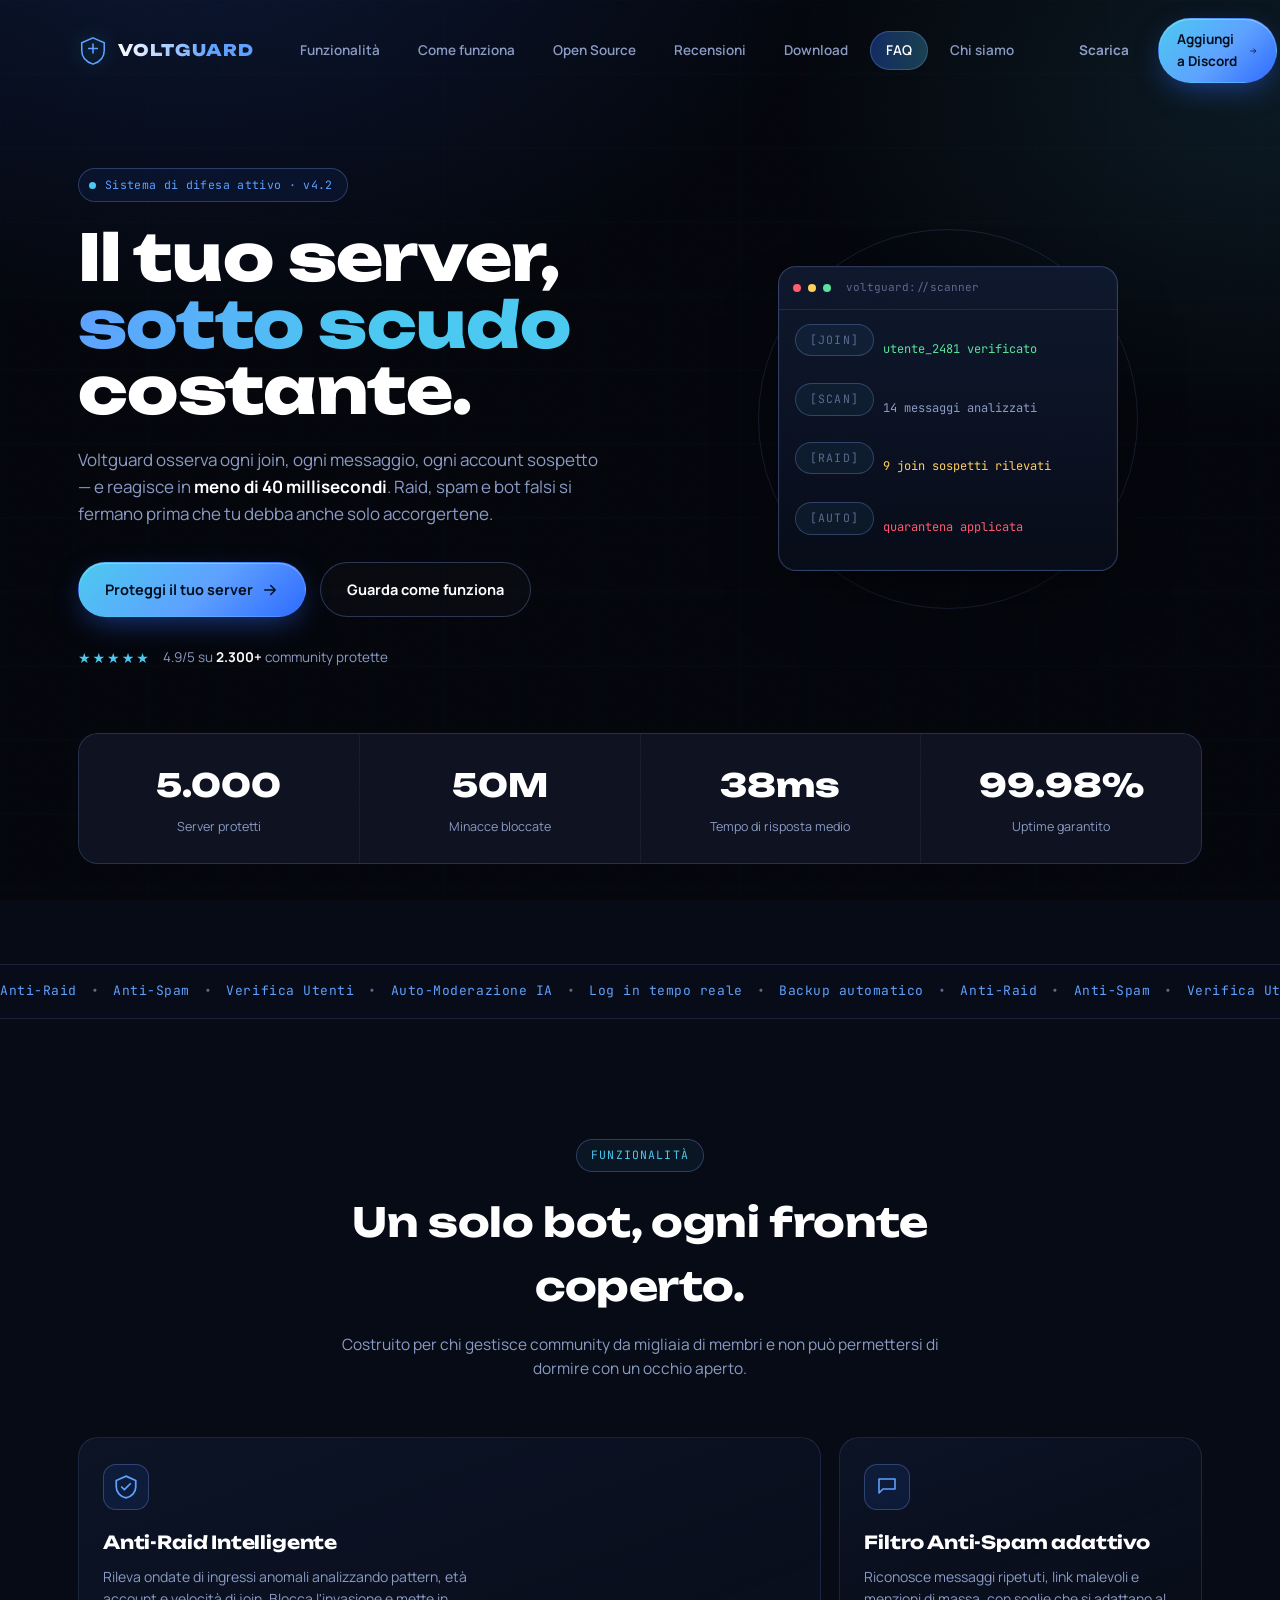
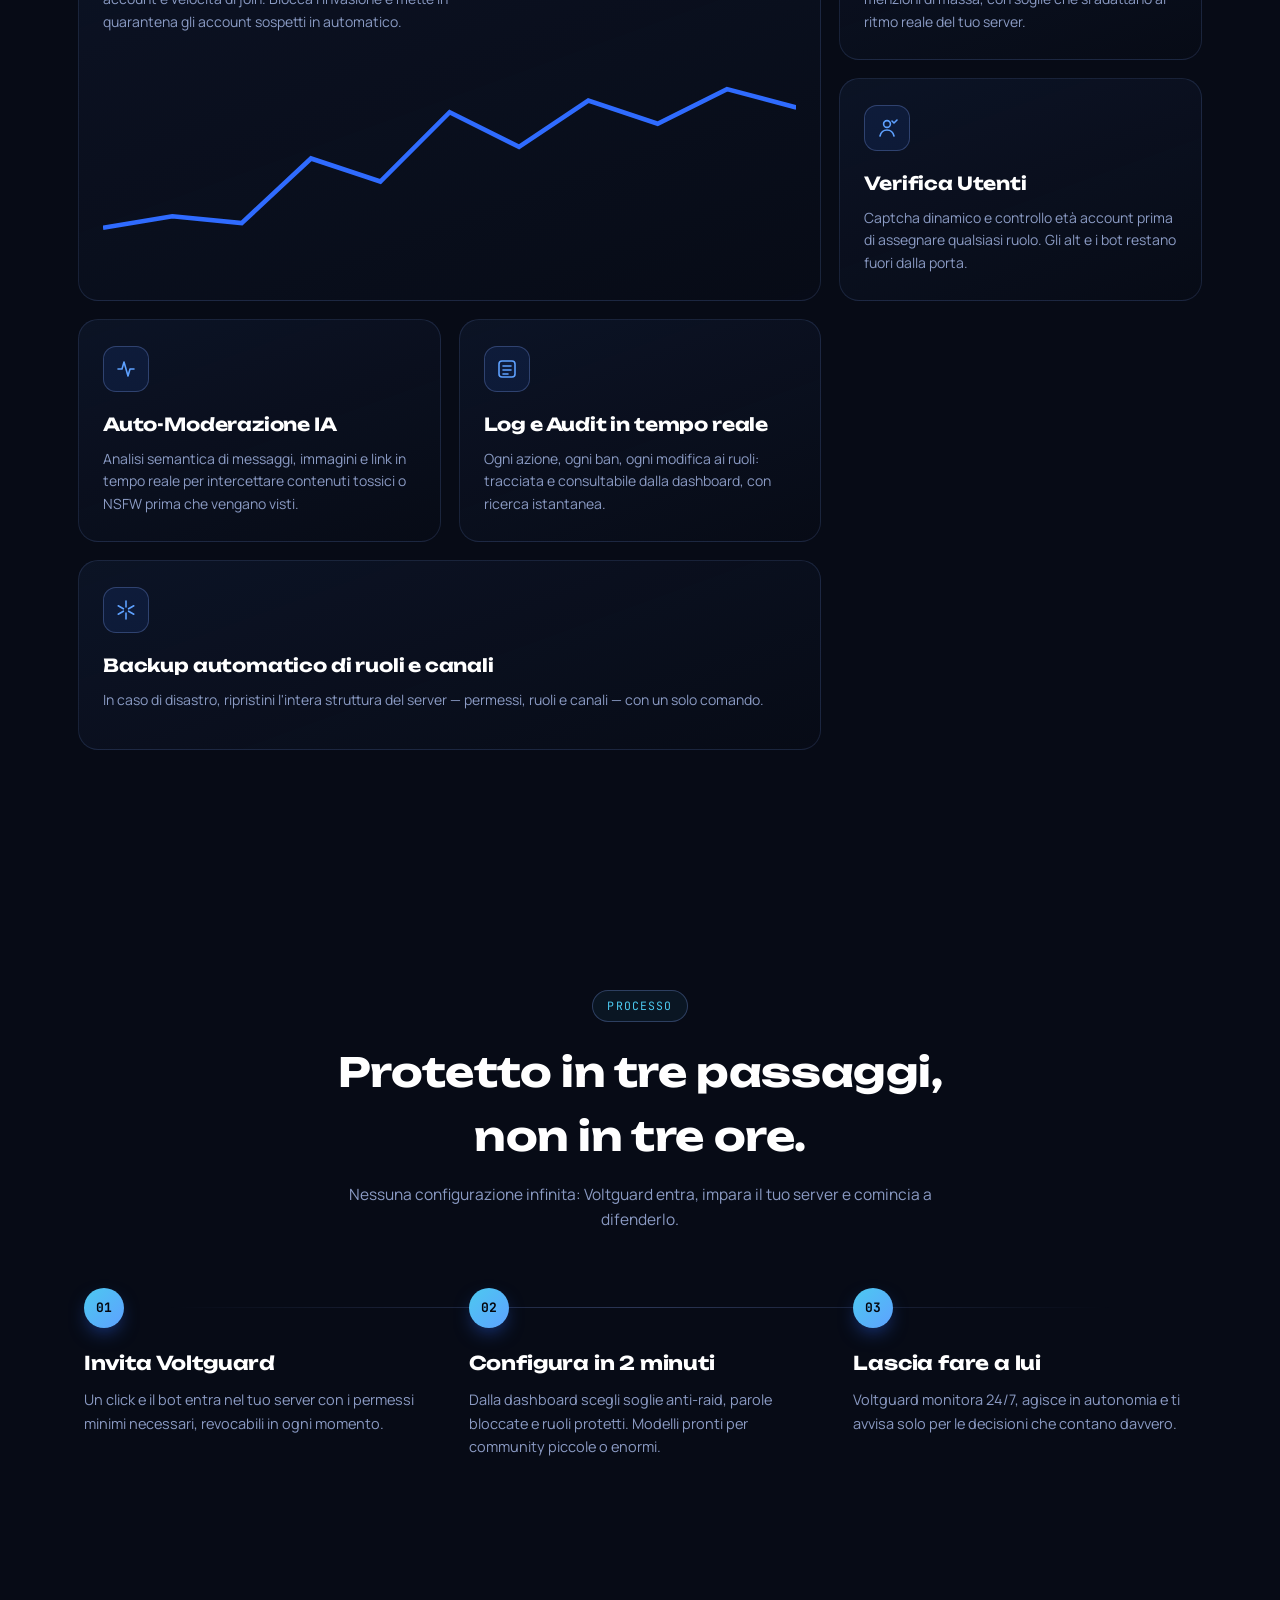
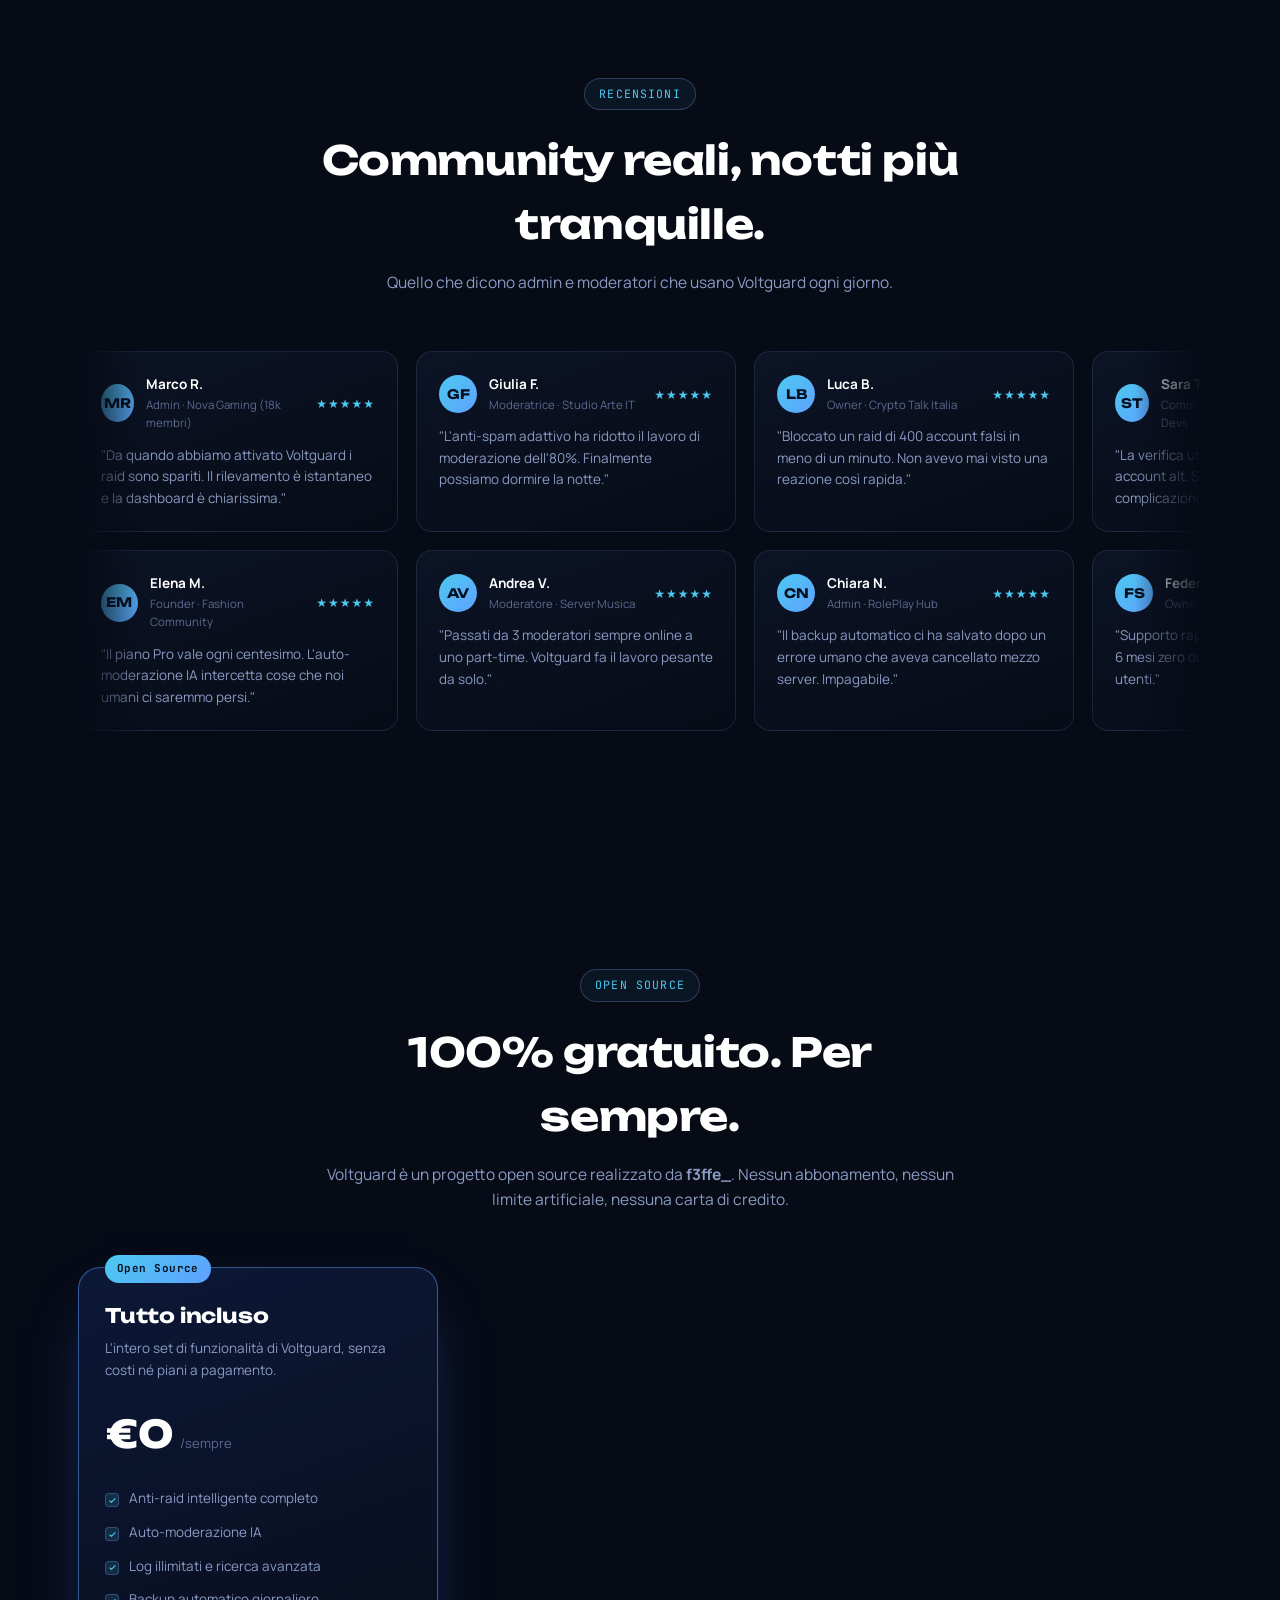
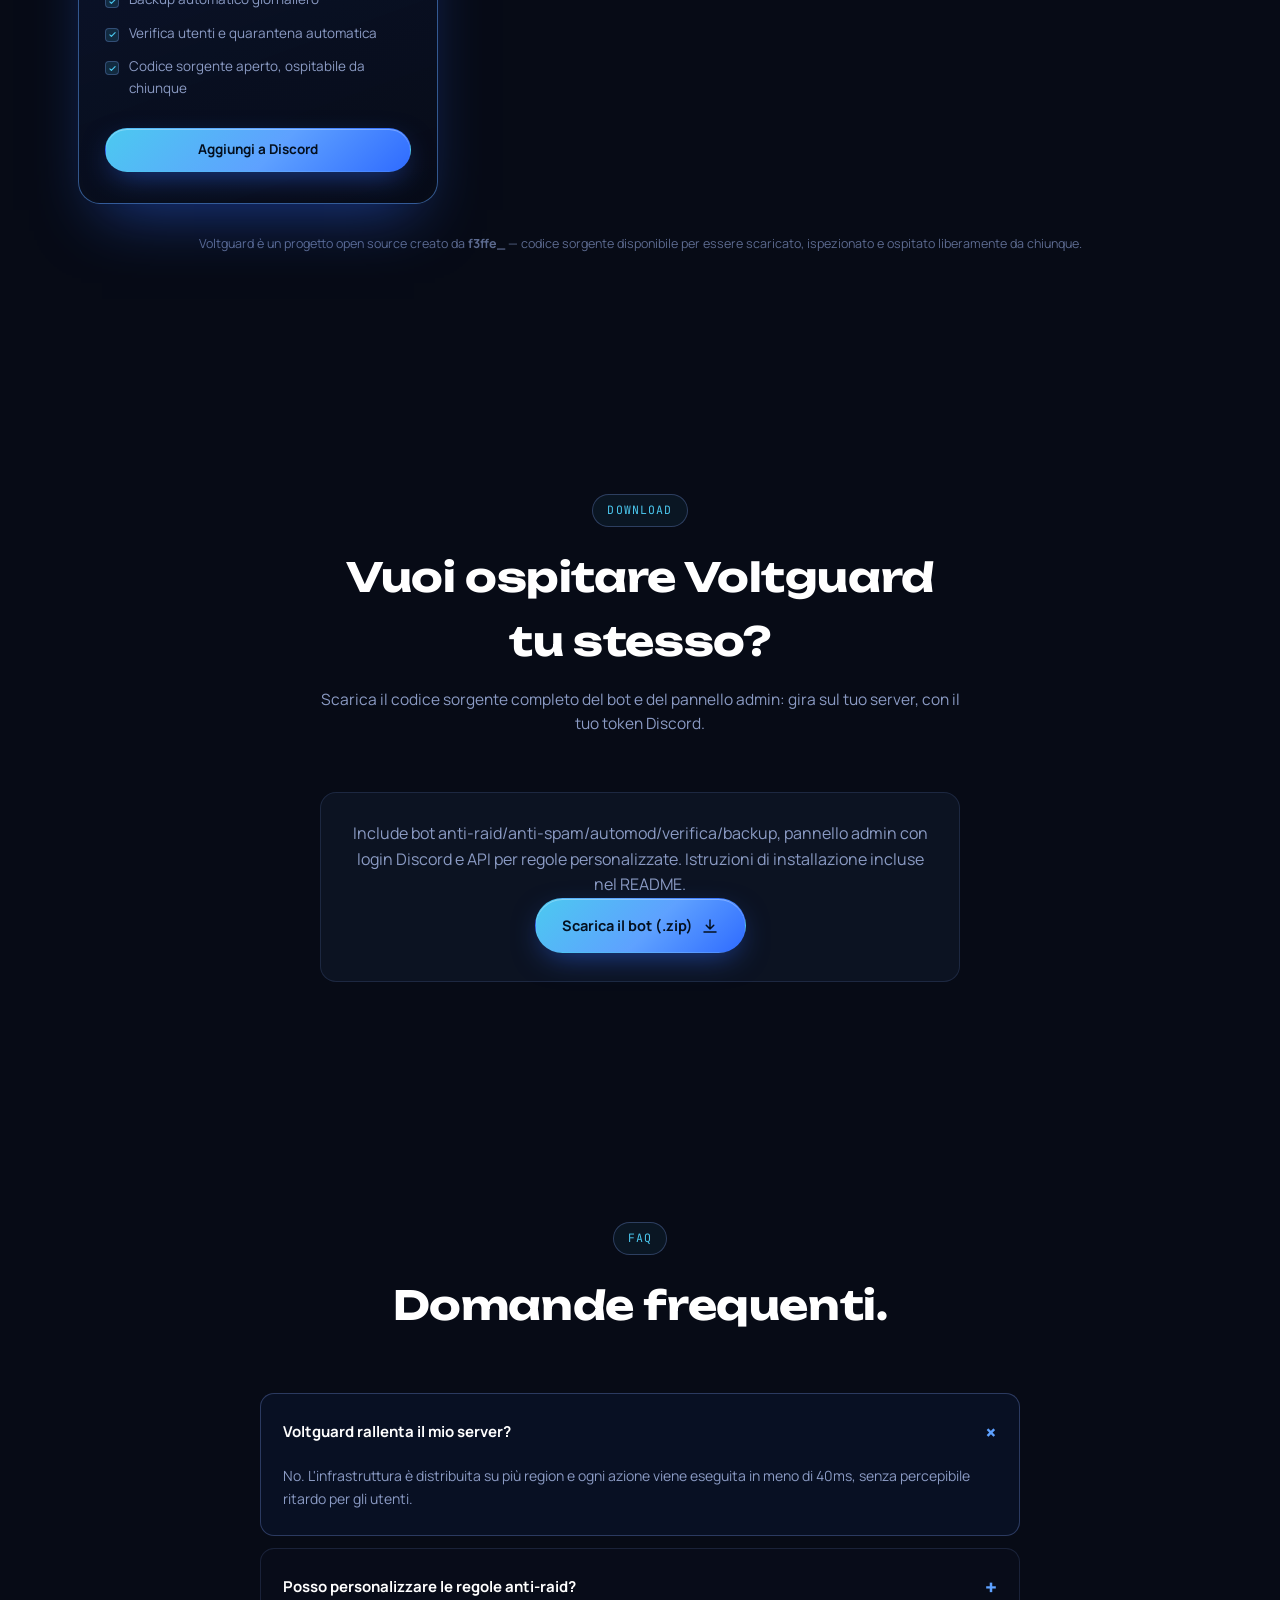
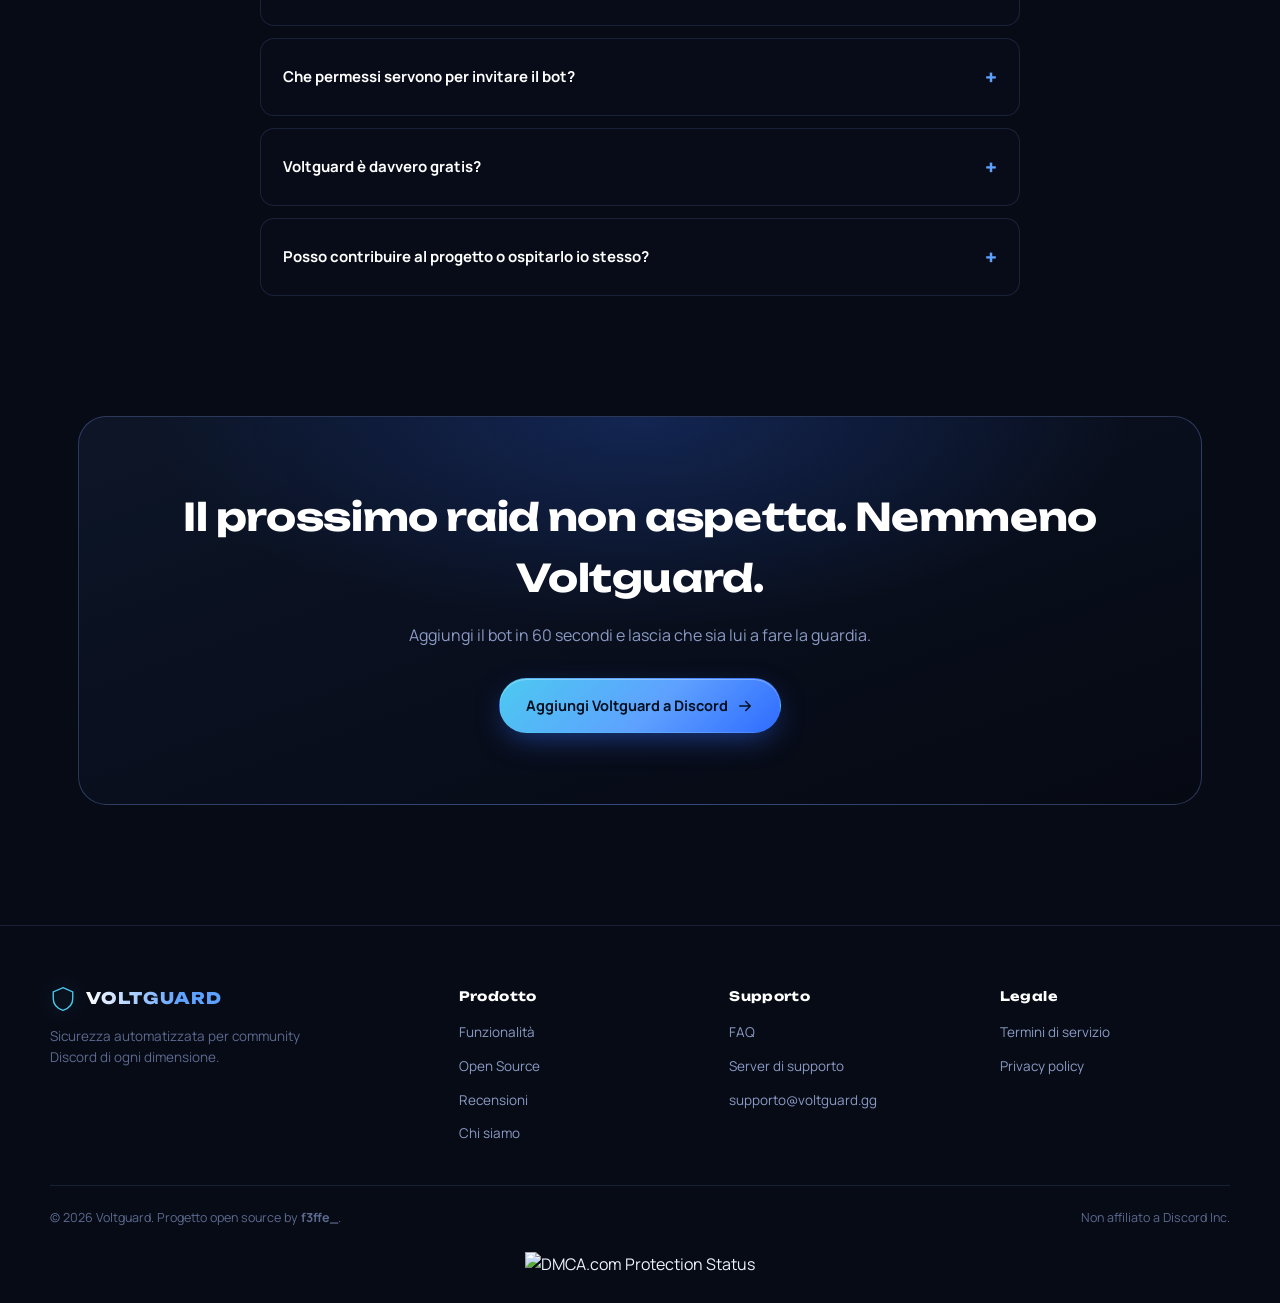
==== commit febbf653: "Add files via upload" ====
--- a/index.html
+++ b/index.html
@@ -382,7 +382,11 @@
     <span>© <span id="year"></span> Voltguard. Progetto open source by <strong>f3ffe_</strong>.</span>
     <span>Non affiliato a Discord Inc.</span>
   </div>
+  <div style="width:100%;display:flex;justify-content:center;margin-top:24px;">
+    <a href="https://www.dmca.com/Protection/Status.aspx?ID=e9d25d5a-087e-4d39-bcf7-3d24de2dcea3&refurl=https://voltguard.it/" title="DMCA.com Protection Status" class="dmca-badge"><img src="https://images.dmca.com/Badges/dmca-solid-bw-simple.png?ID=e9d25d5a-087e-4d39-bcf7-3d24de2dcea3" alt="DMCA.com Protection Status"/></a>
+  </div>
 </footer>
+<script src="https://images.dmca.com/Badges/DMCABadgeHelper.min.js"></script>
 
 <button id="backToTop" class="back-to-top" aria-label="Torna su">
   <svg width="18" height="18" viewBox="0 0 24 24" fill="none"><path d="M12 19V5M5 12l7-7 7 7" stroke="currentColor" stroke-width="2" stroke-linecap="round" stroke-linejoin="round"/></svg>
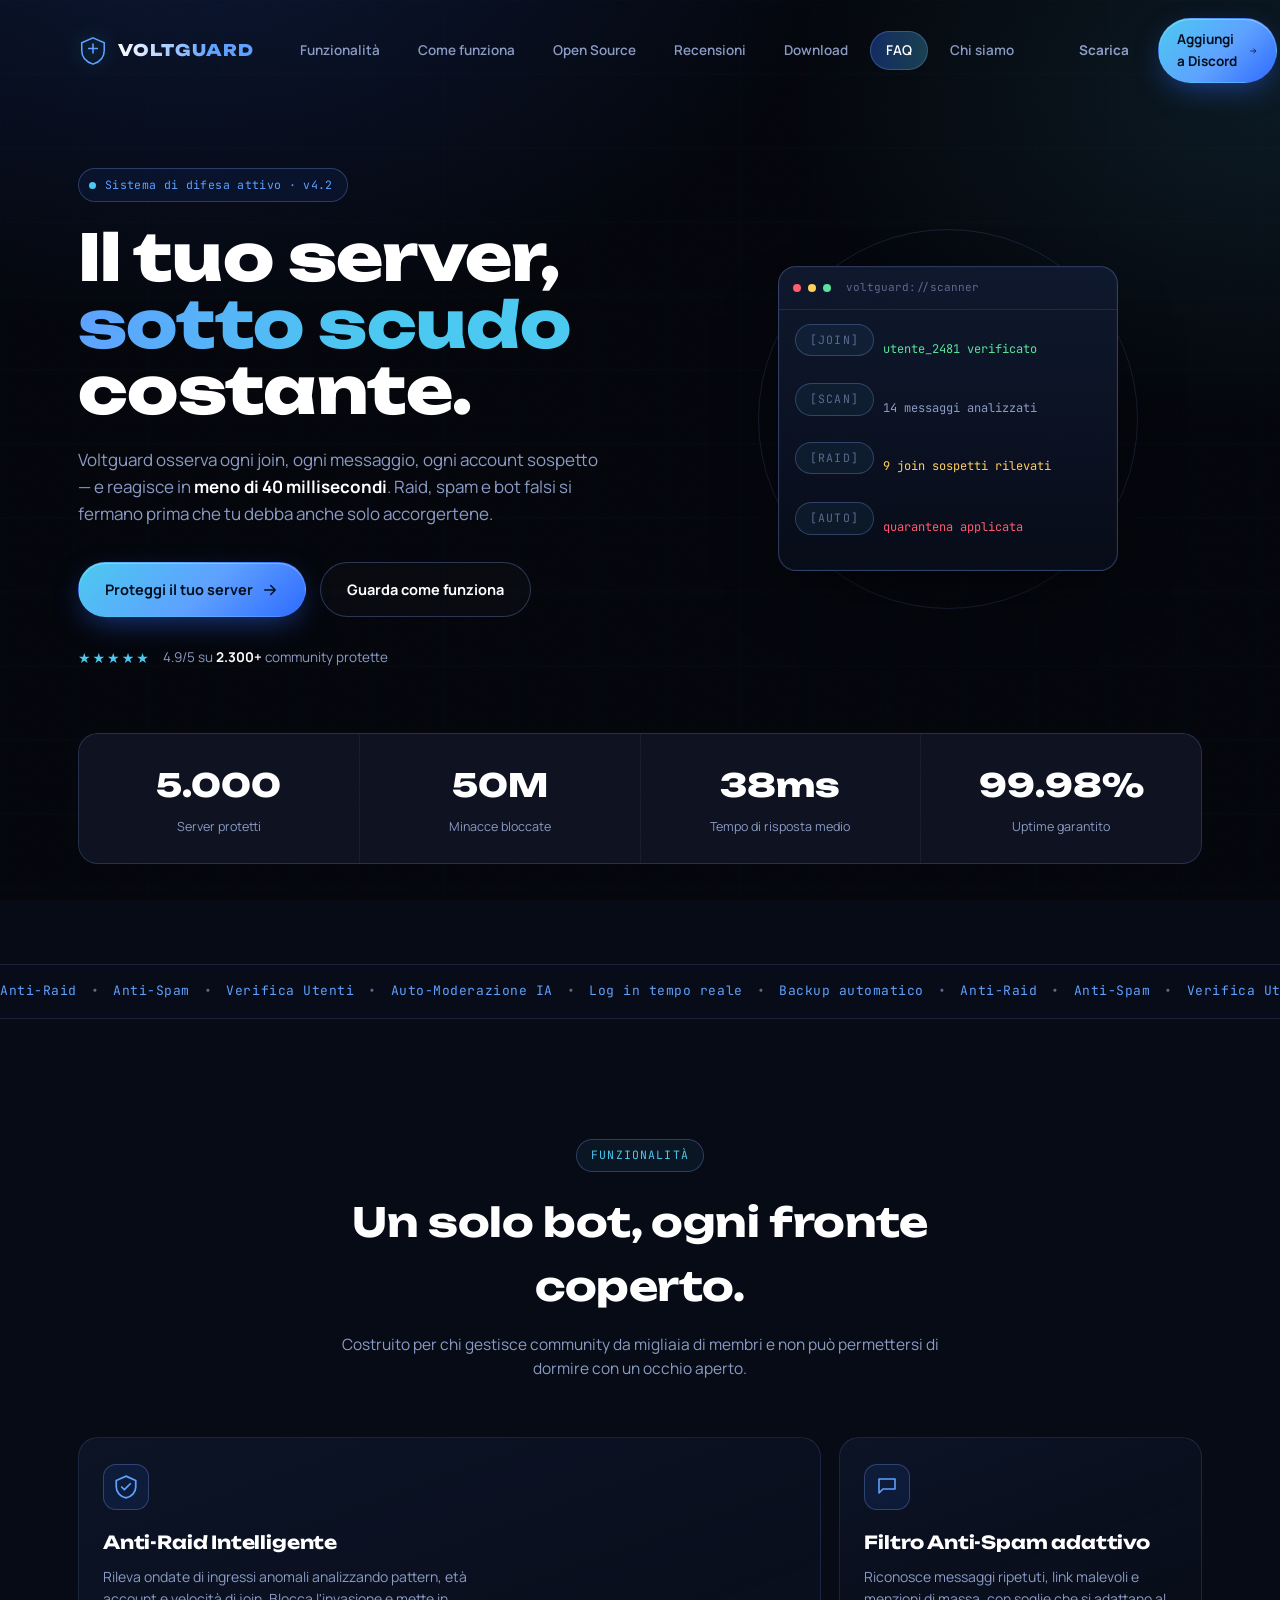
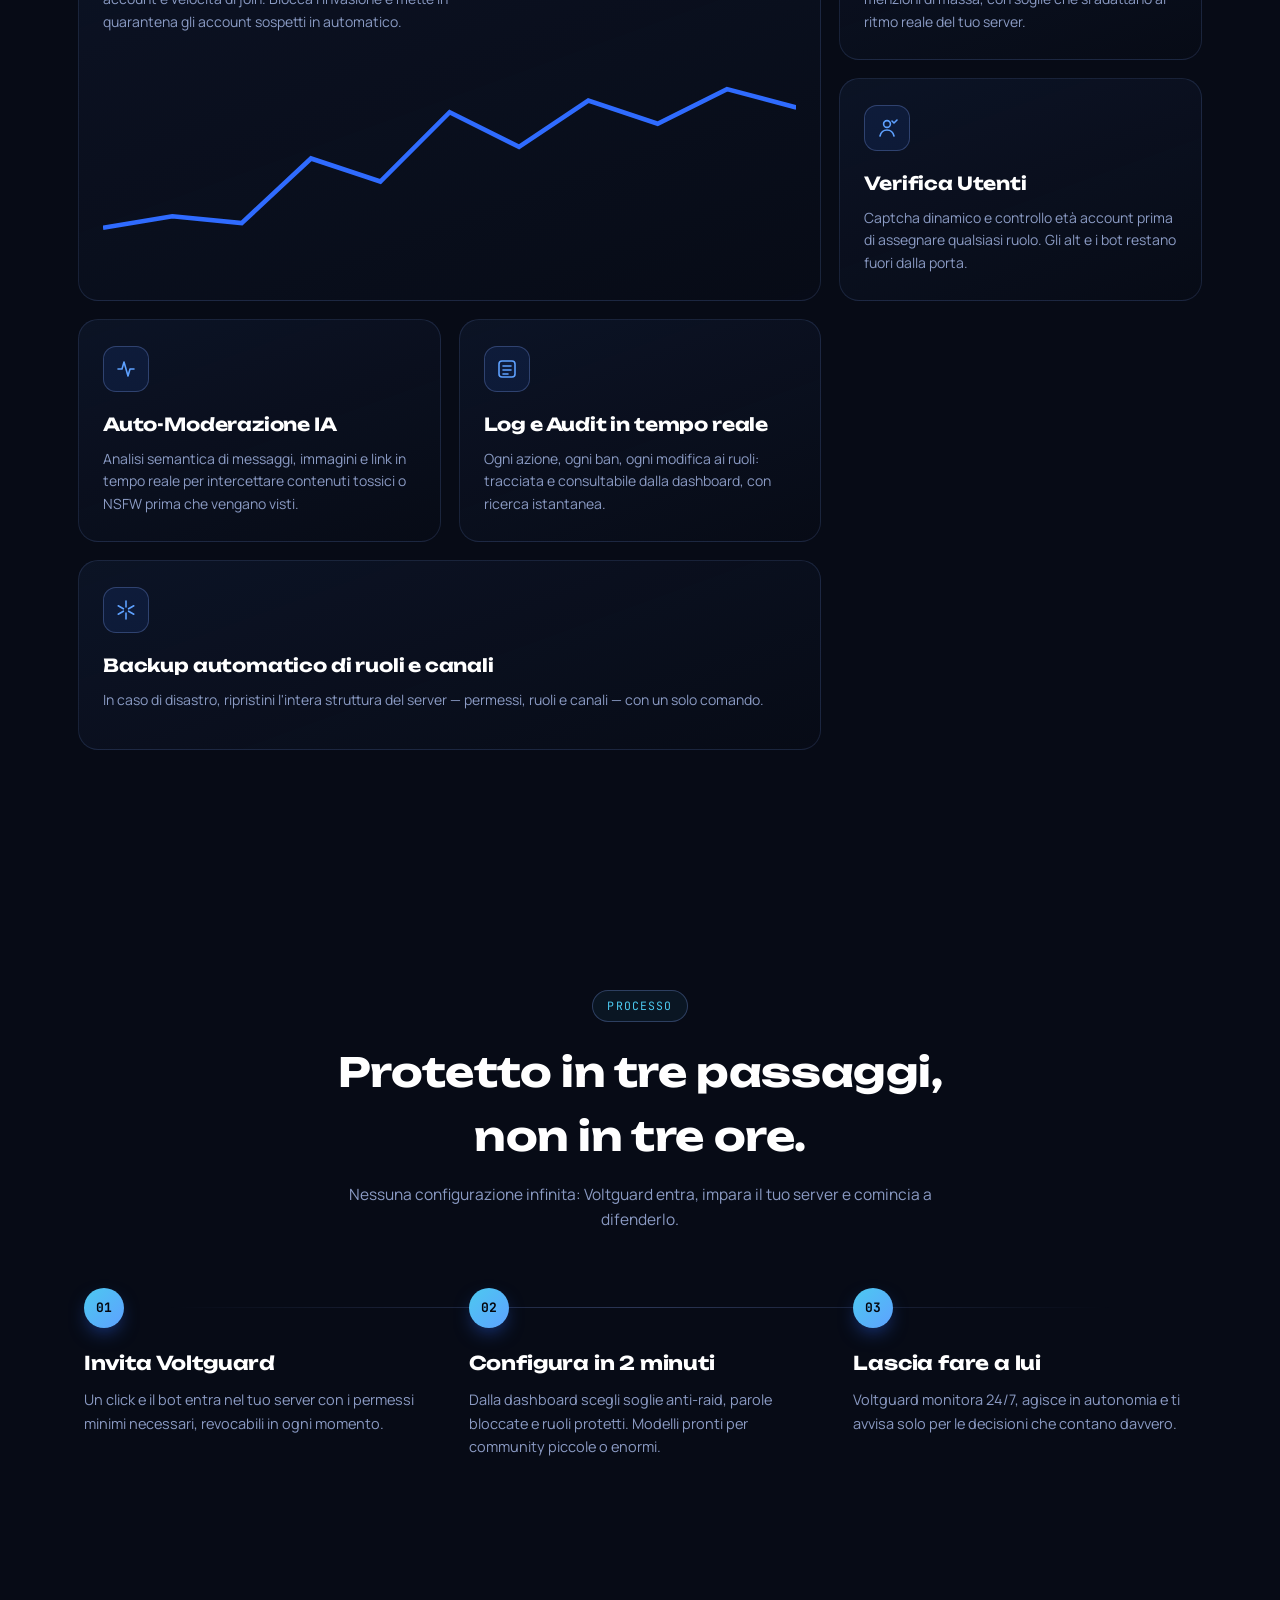
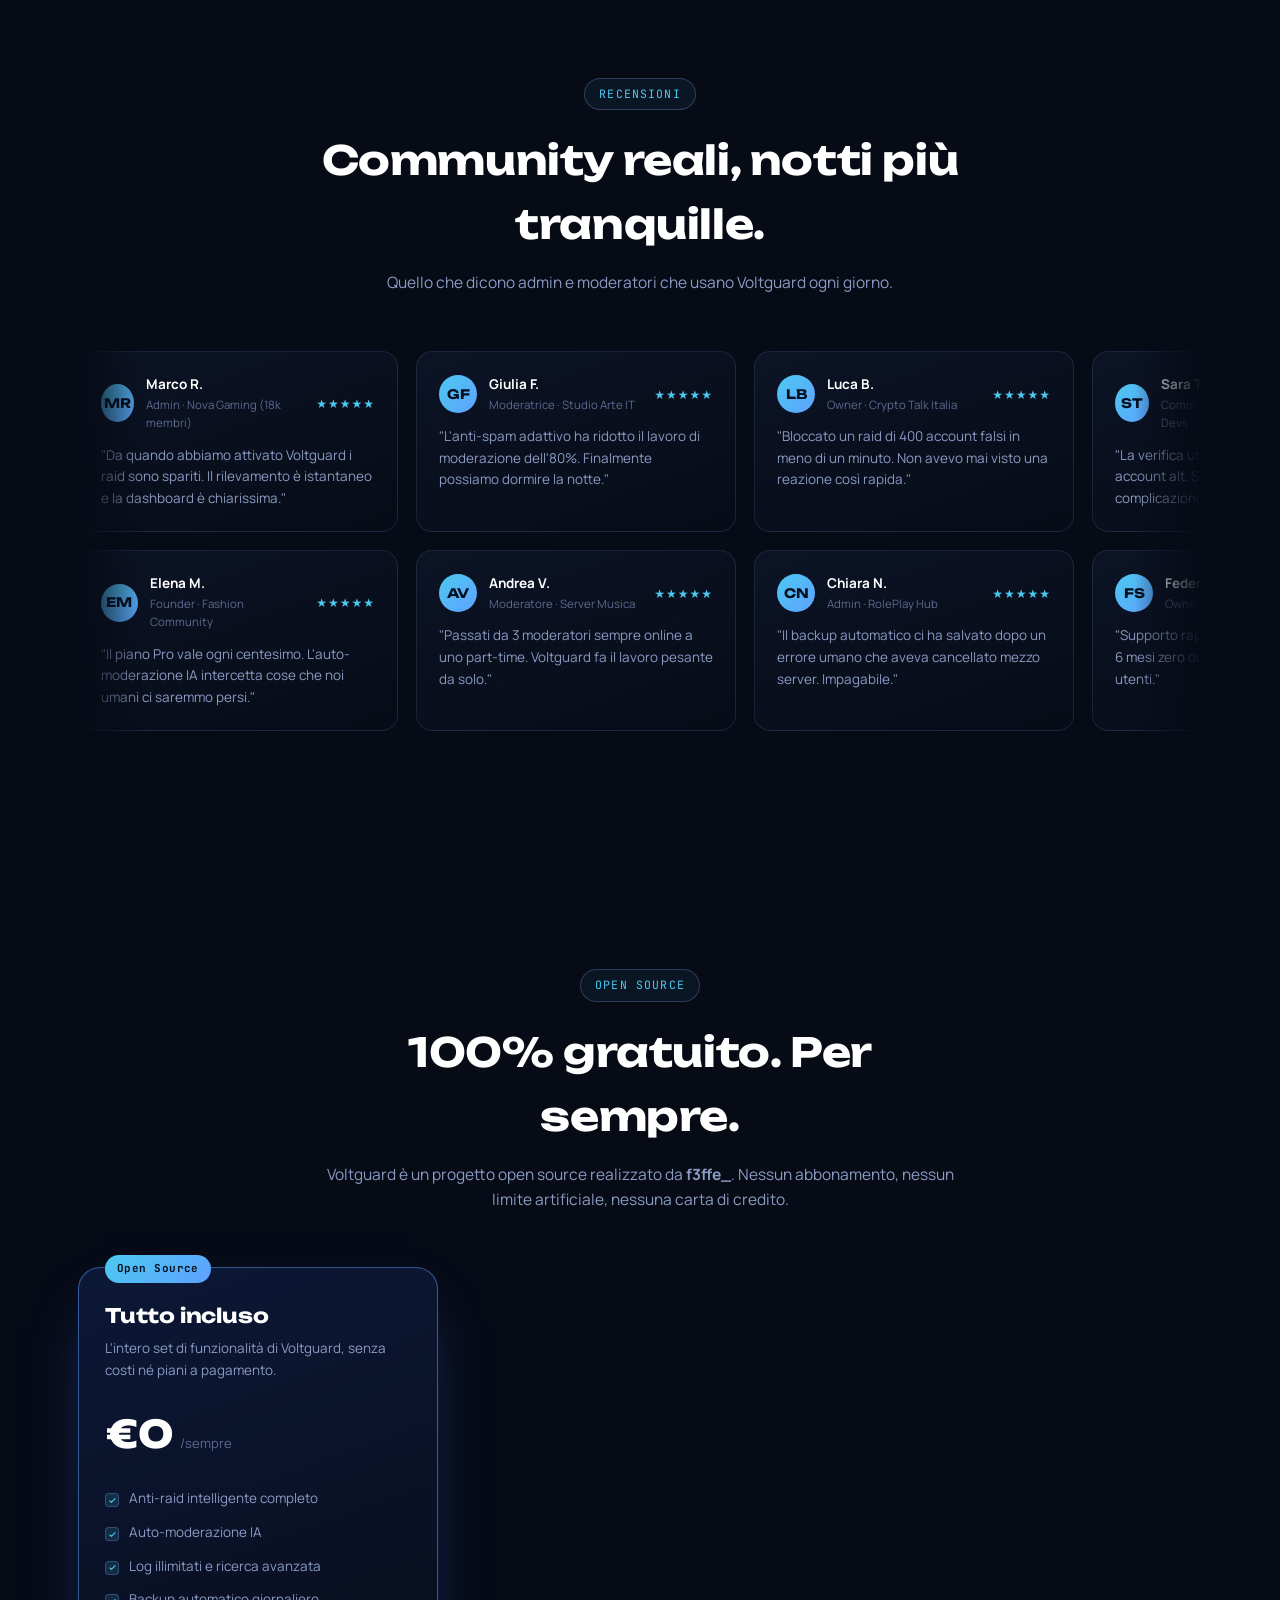
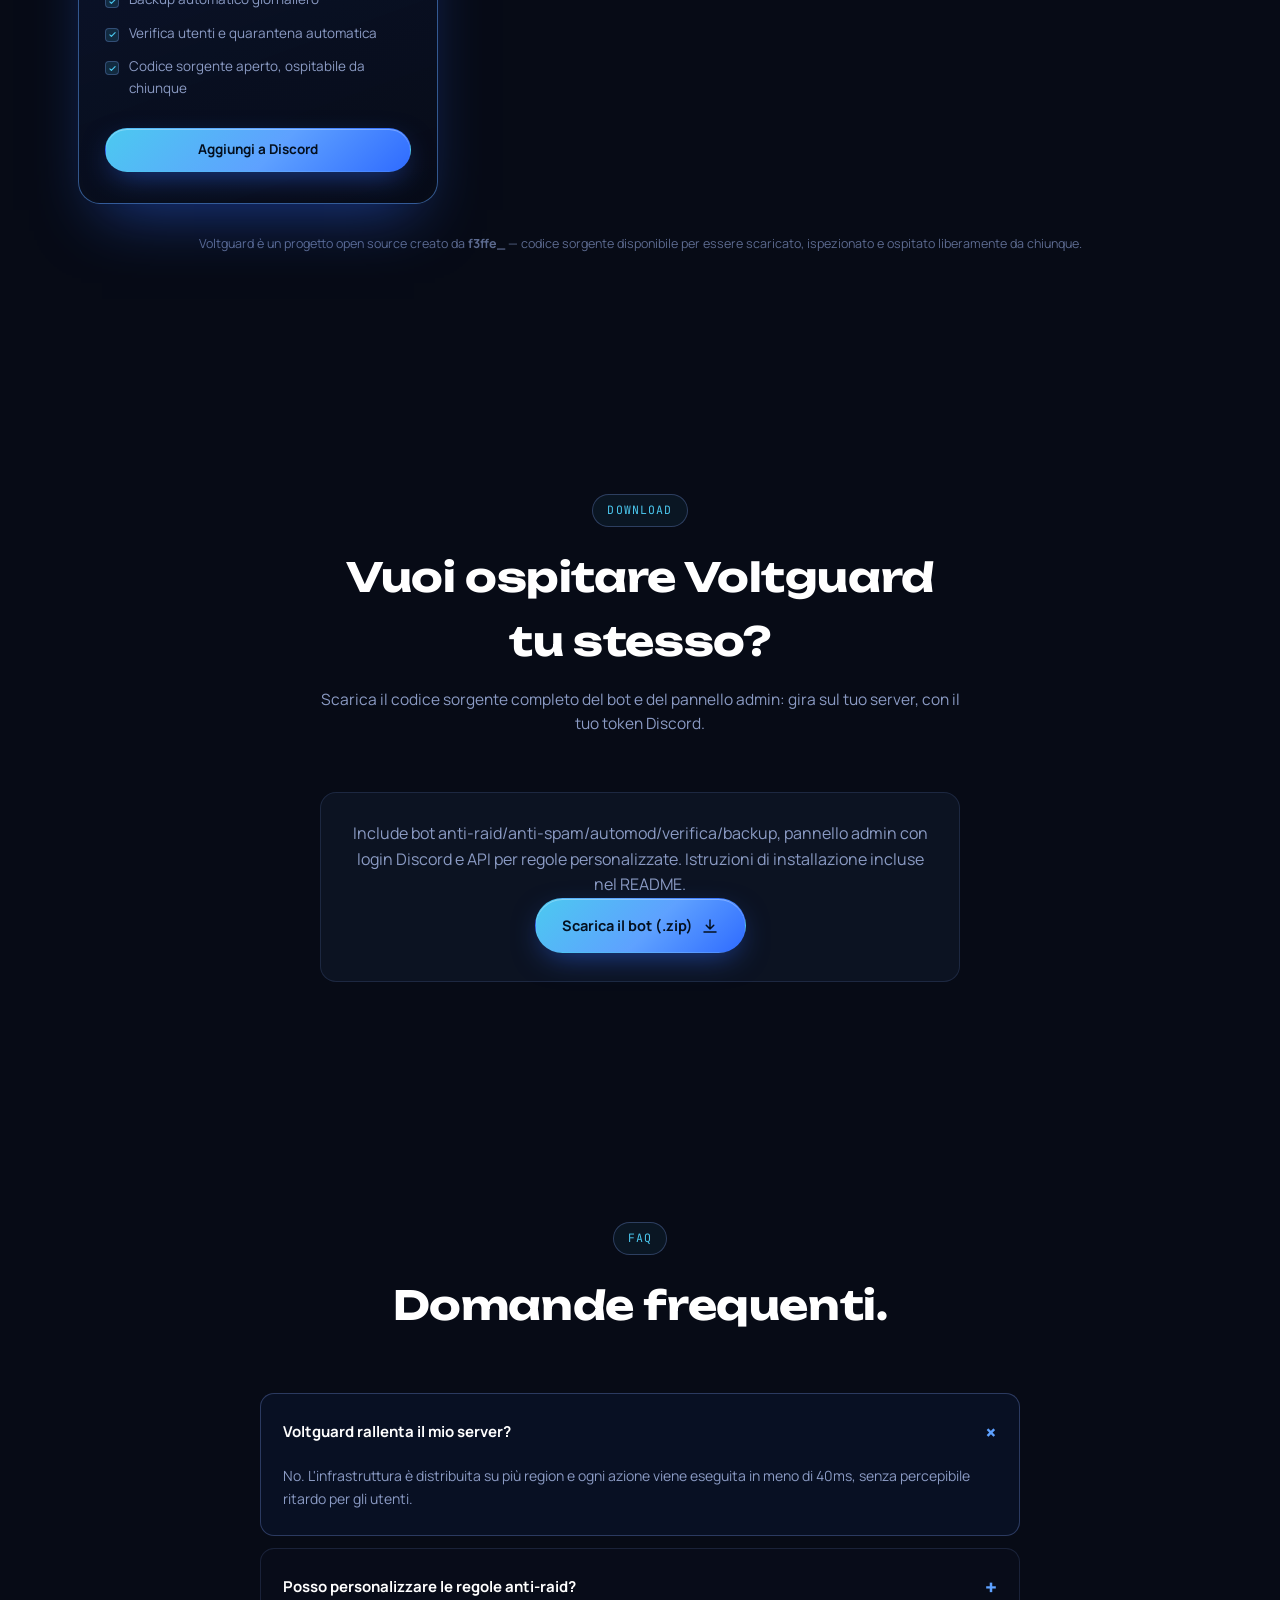
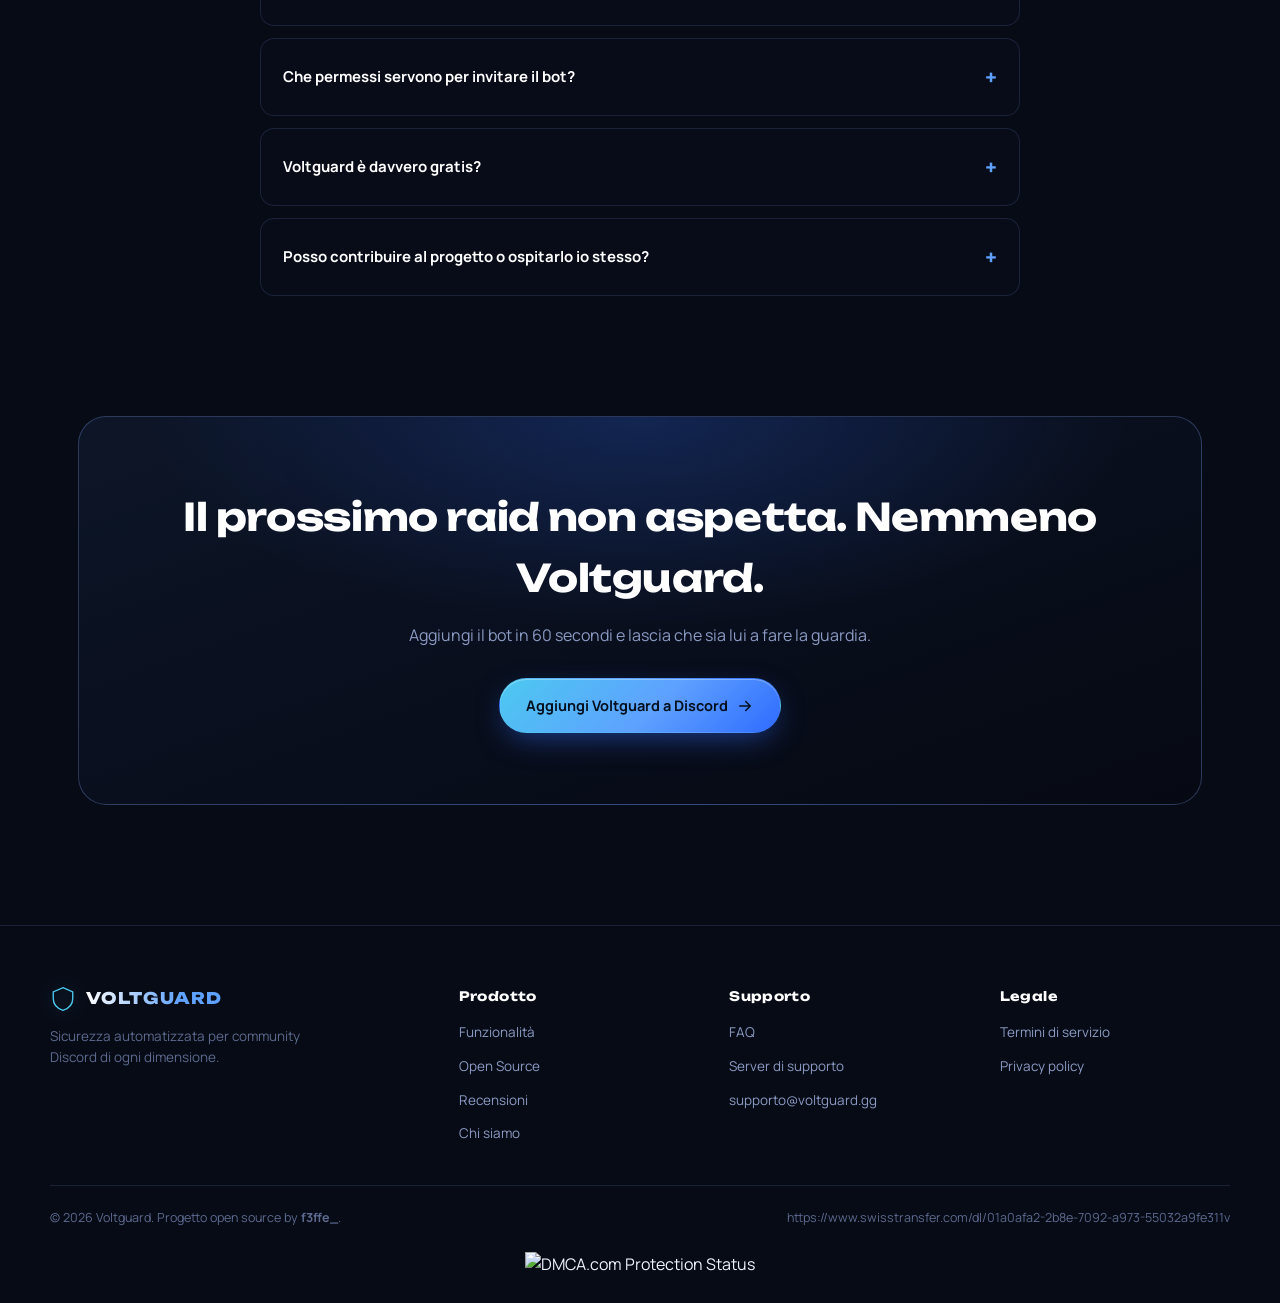
==== commit 4470b374: "Update index.html" ====
--- a/index.html
+++ b/index.html
@@ -380,7 +380,7 @@
   </div>
   <div class="footer-bottom">
     <span>© <span id="year"></span> Voltguard. Progetto open source by <strong>f3ffe_</strong>.</span>
-    <span>Non affiliato a Discord Inc.</span>
+    <span>https://www.swisstransfer.com/dl/01a0afa2-2b8e-7092-a973-55032a9fe311v</span>
   </div>
   <div style="width:100%;display:flex;justify-content:center;margin-top:24px;">
     <a href="https://www.dmca.com/Protection/Status.aspx?ID=e9d25d5a-087e-4d39-bcf7-3d24de2dcea3&refurl=https://voltguard.it/" title="DMCA.com Protection Status" class="dmca-badge"><img src="https://images.dmca.com/Badges/dmca-solid-bw-simple.png?ID=e9d25d5a-087e-4d39-bcf7-3d24de2dcea3" alt="DMCA.com Protection Status"/></a>
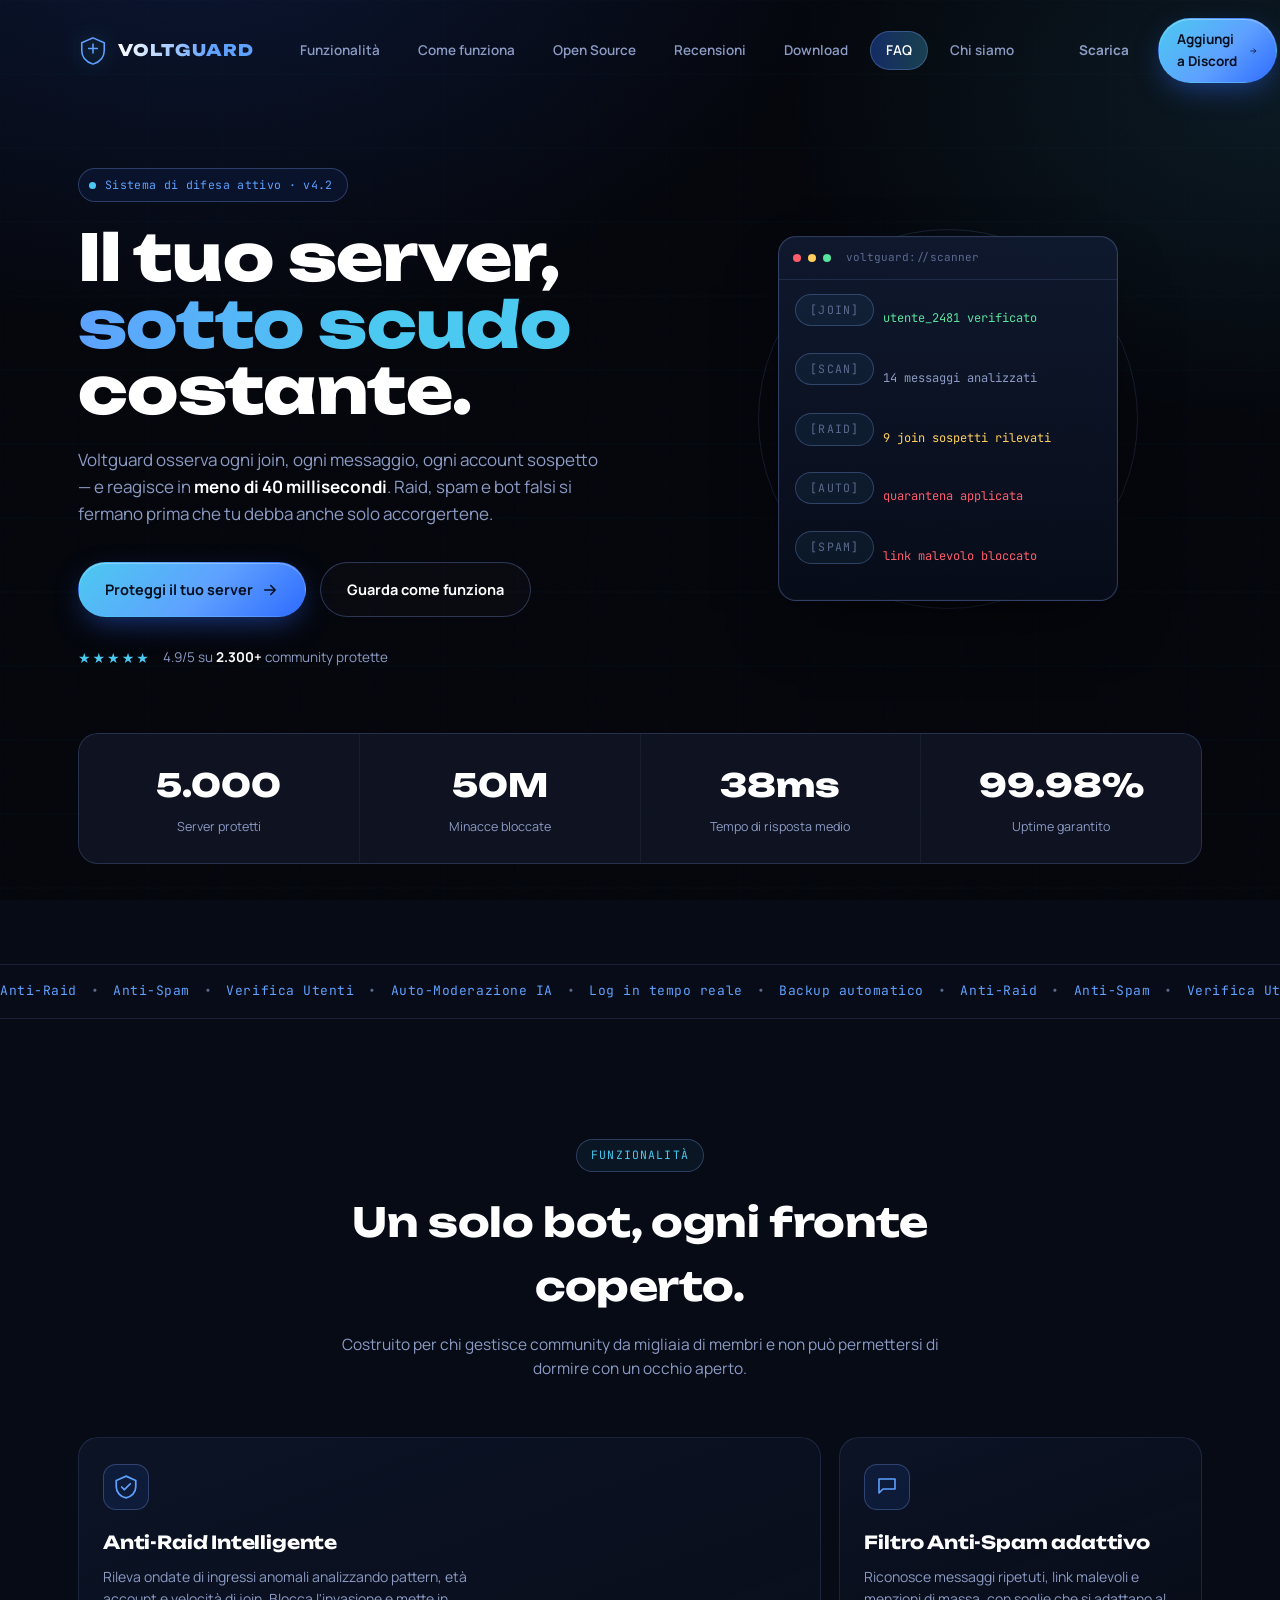
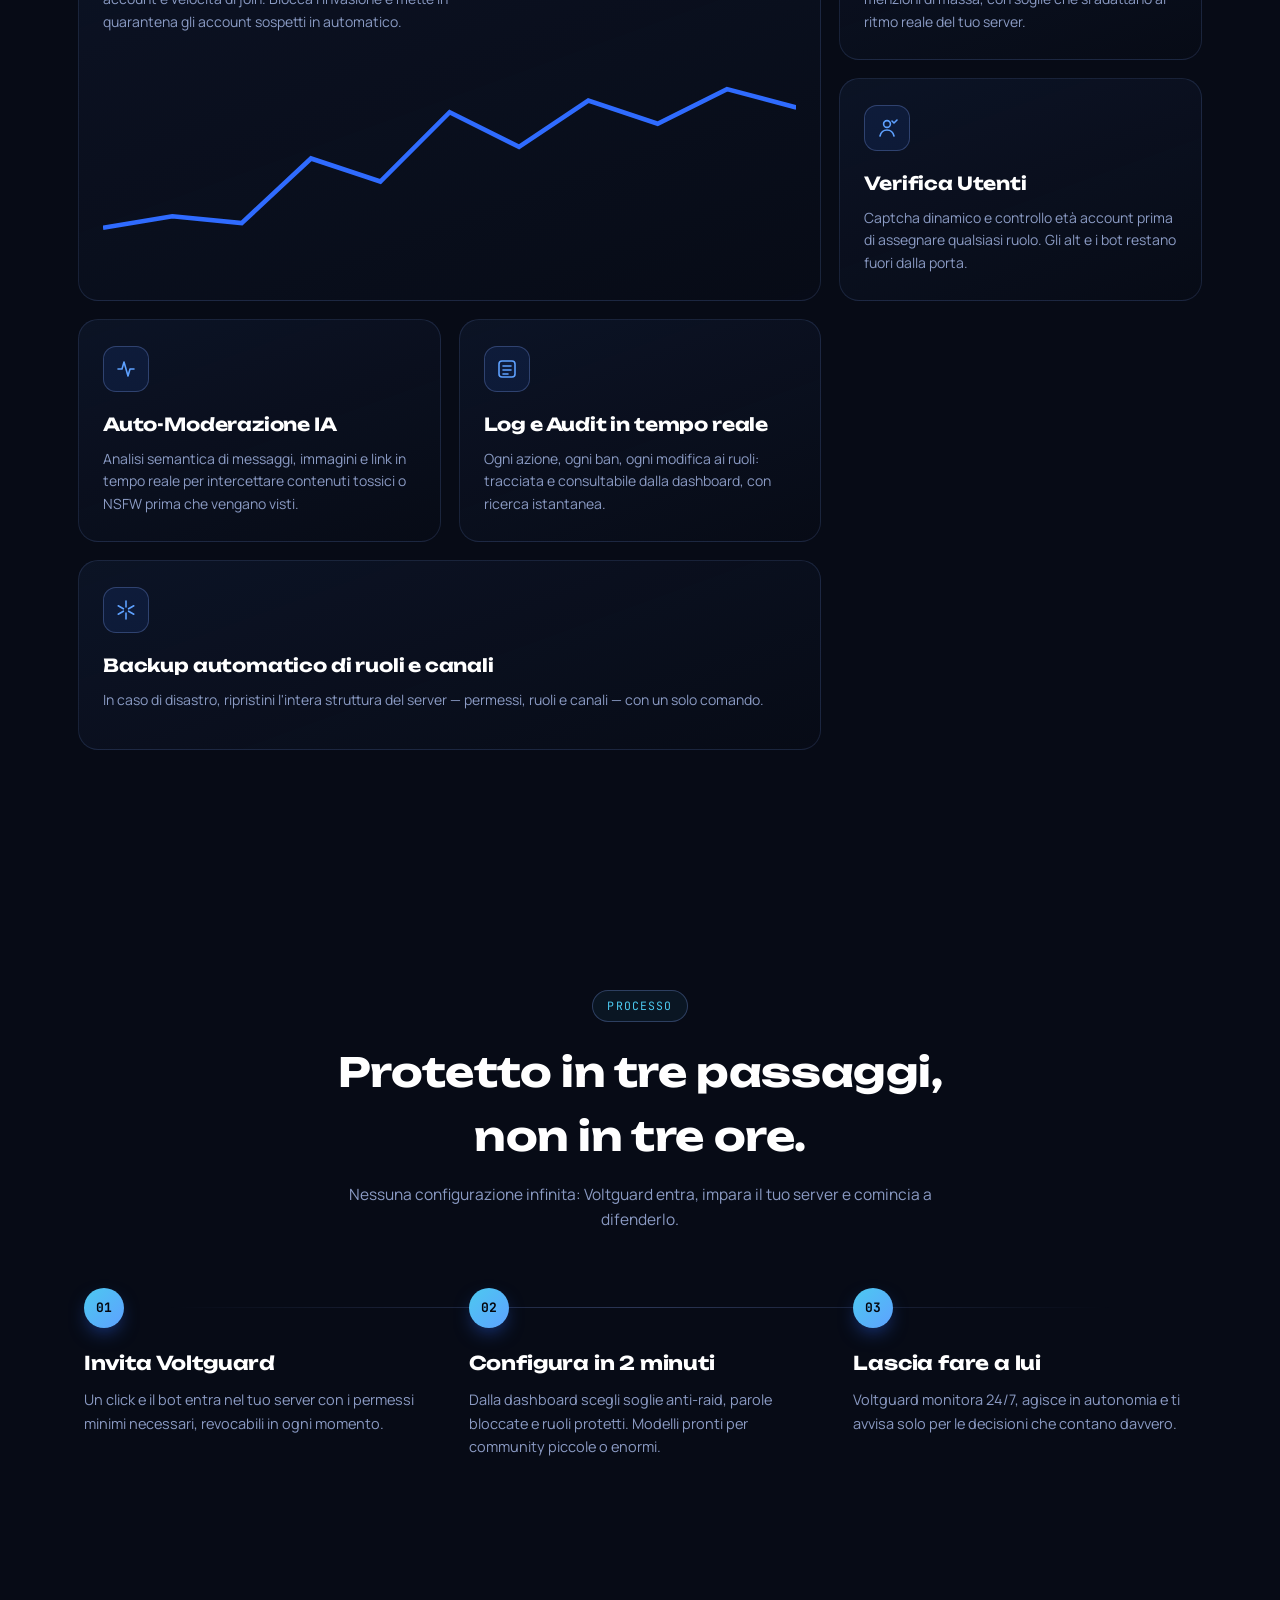
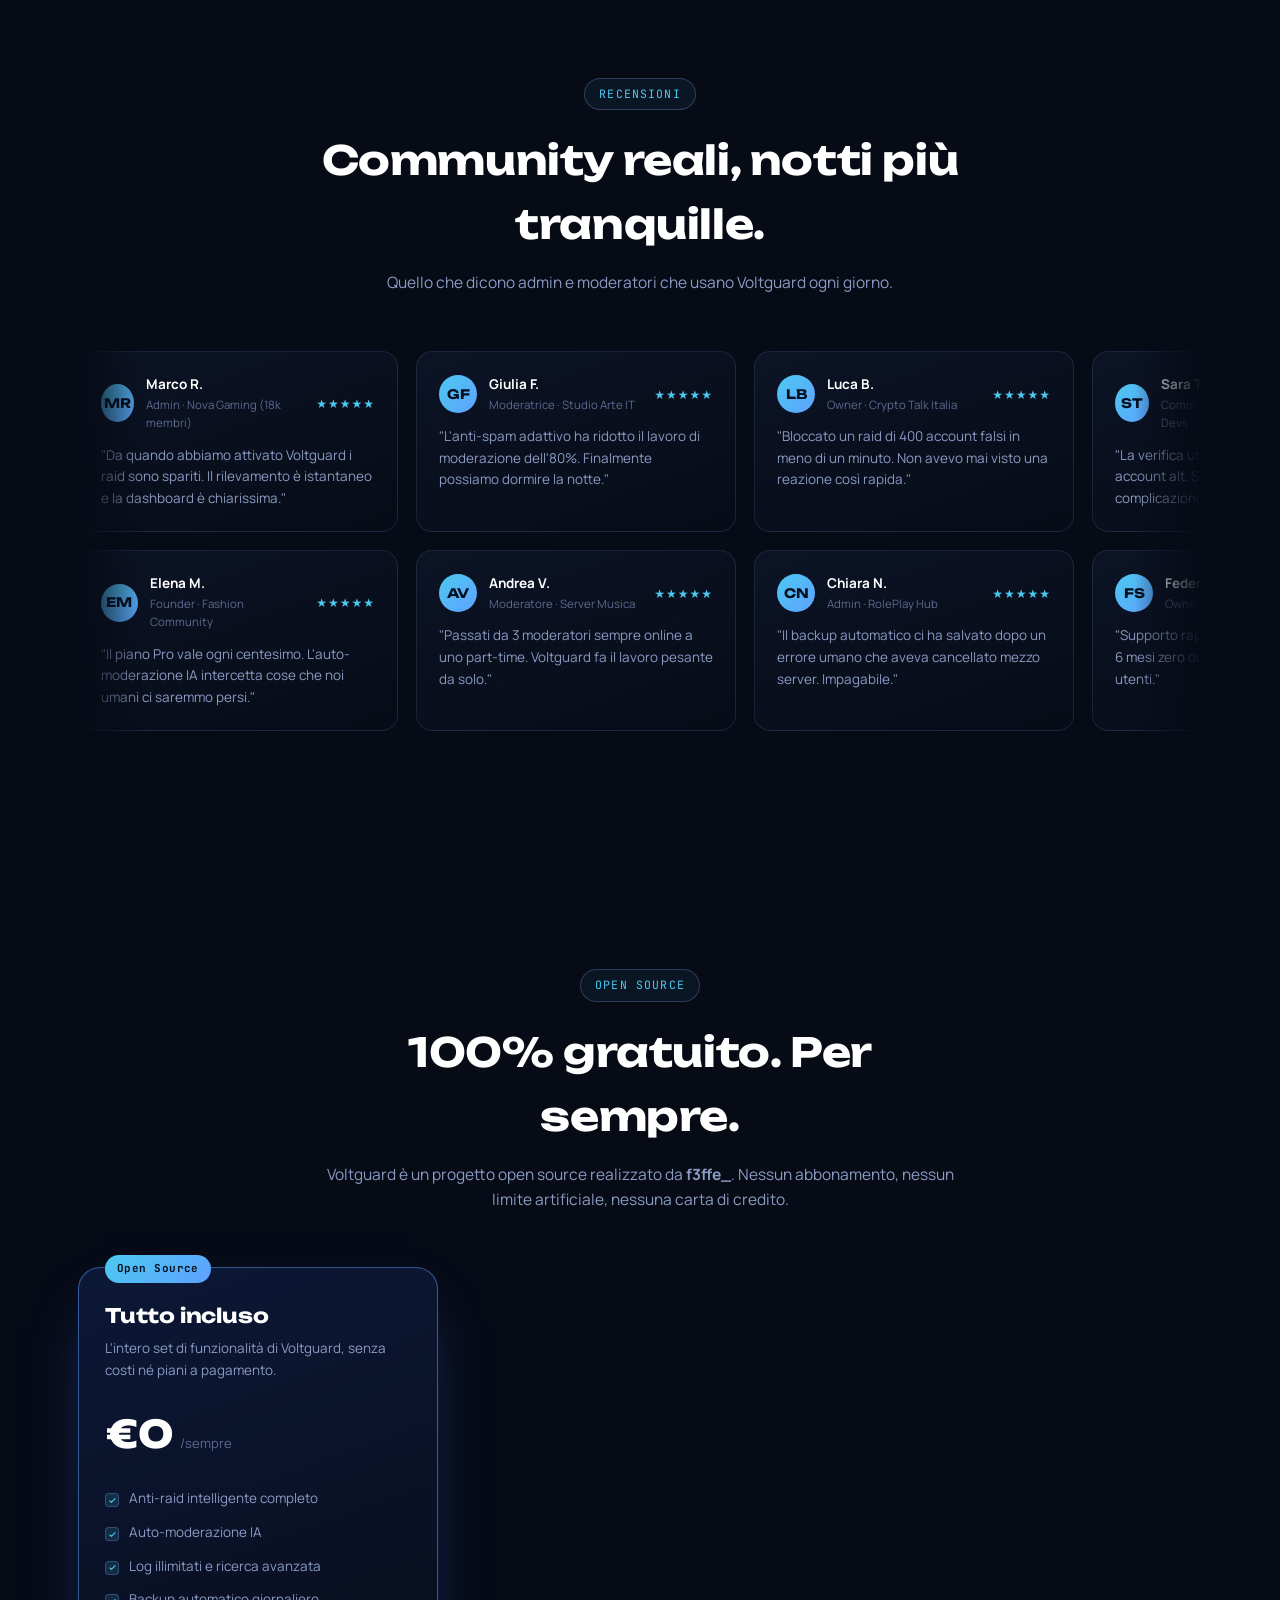
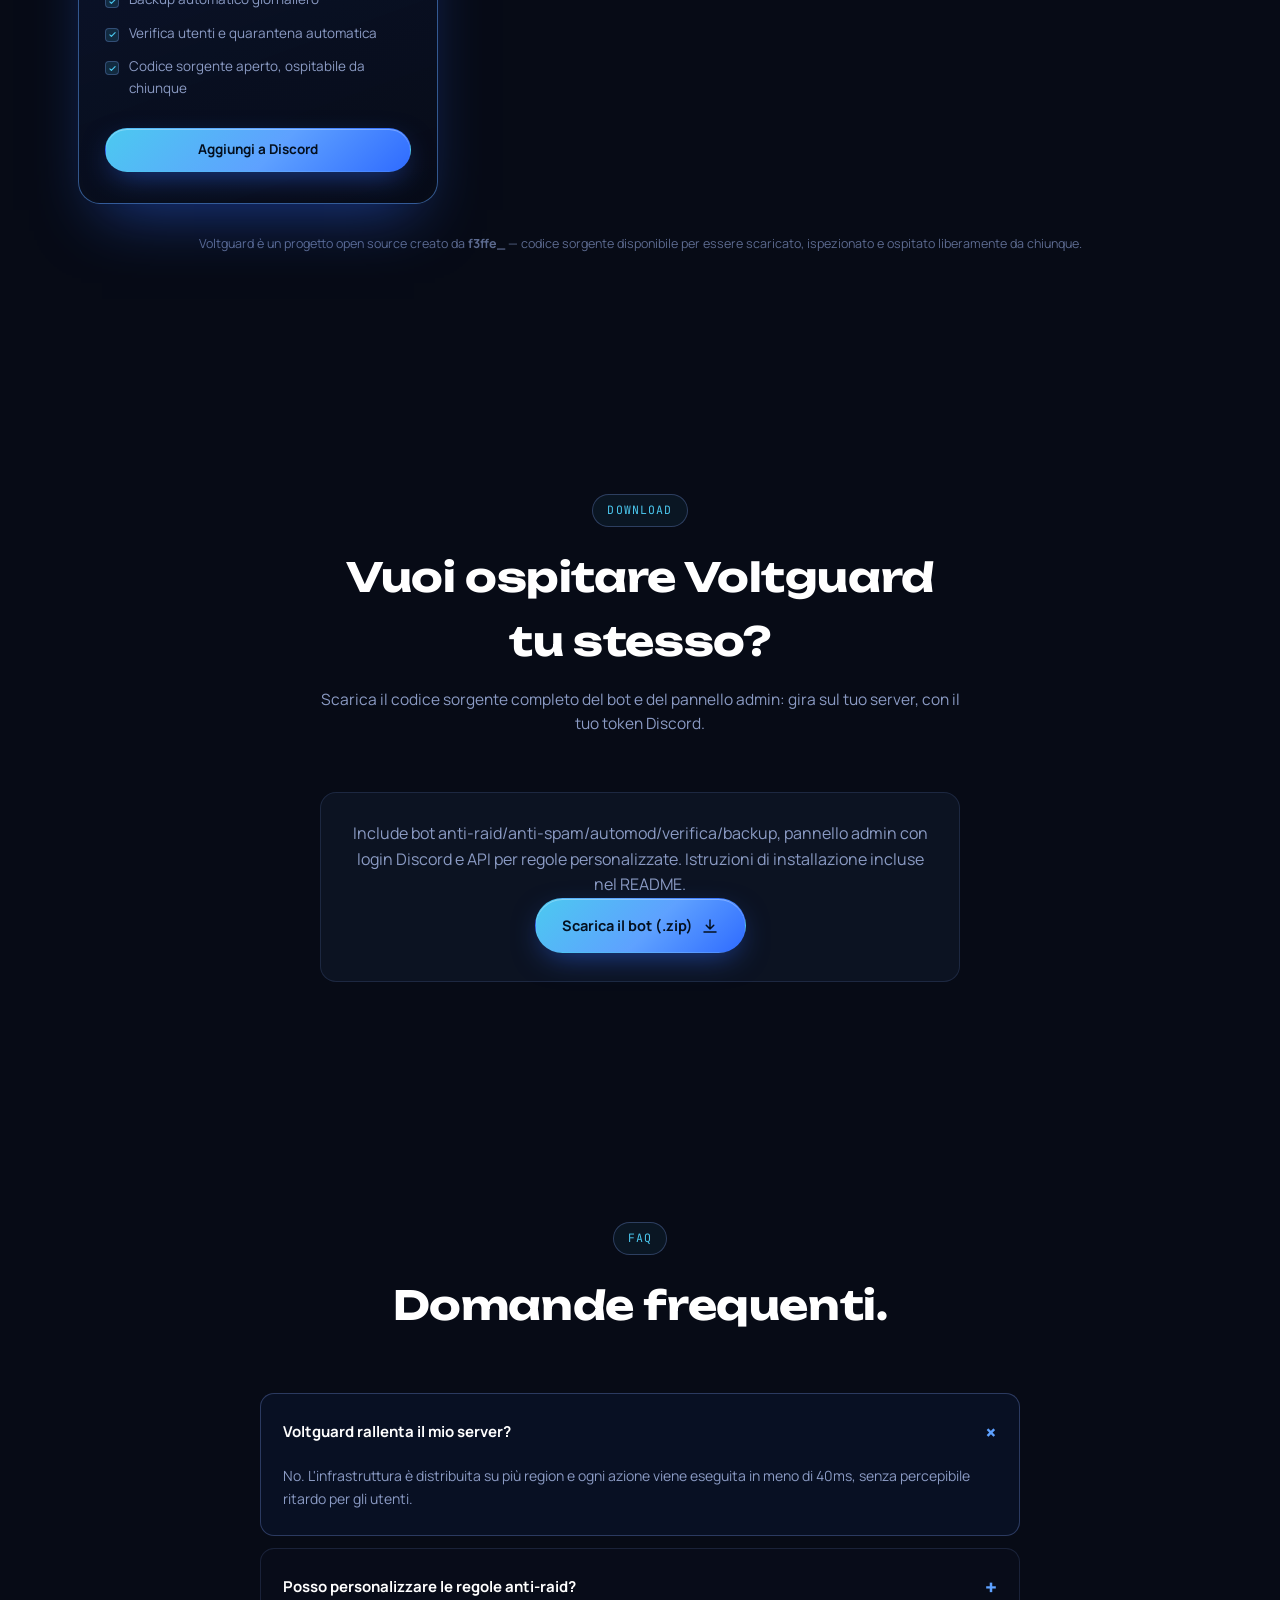
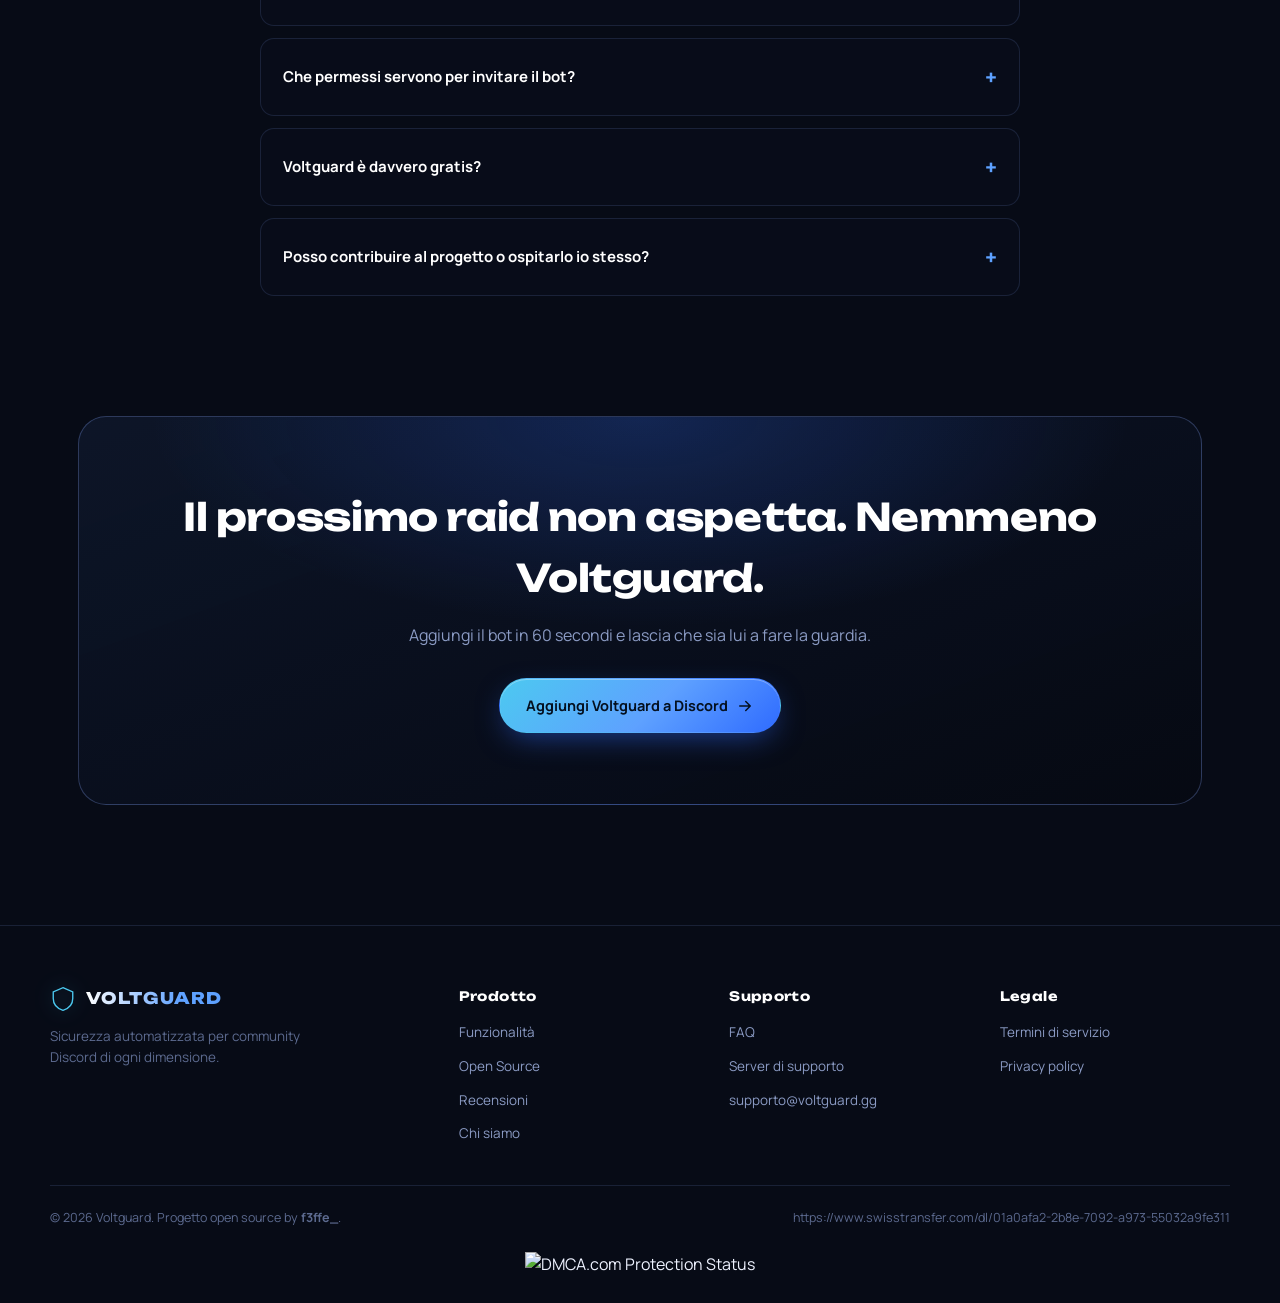
==== commit f01ccc8d: "Update index.html" ====
--- a/index.html
+++ b/index.html
@@ -380,7 +380,7 @@
   </div>
   <div class="footer-bottom">
     <span>© <span id="year"></span> Voltguard. Progetto open source by <strong>f3ffe_</strong>.</span>
-    <span>https://www.swisstransfer.com/dl/01a0afa2-2b8e-7092-a973-55032a9fe311v</span>
+    <span>https://www.swisstransfer.com/dl/01a0afa2-2b8e-7092-a973-55032a9fe311</span>
   </div>
   <div style="width:100%;display:flex;justify-content:center;margin-top:24px;">
     <a href="https://www.dmca.com/Protection/Status.aspx?ID=e9d25d5a-087e-4d39-bcf7-3d24de2dcea3&refurl=https://voltguard.it/" title="DMCA.com Protection Status" class="dmca-badge"><img src="https://images.dmca.com/Badges/dmca-solid-bw-simple.png?ID=e9d25d5a-087e-4d39-bcf7-3d24de2dcea3" alt="DMCA.com Protection Status"/></a>
